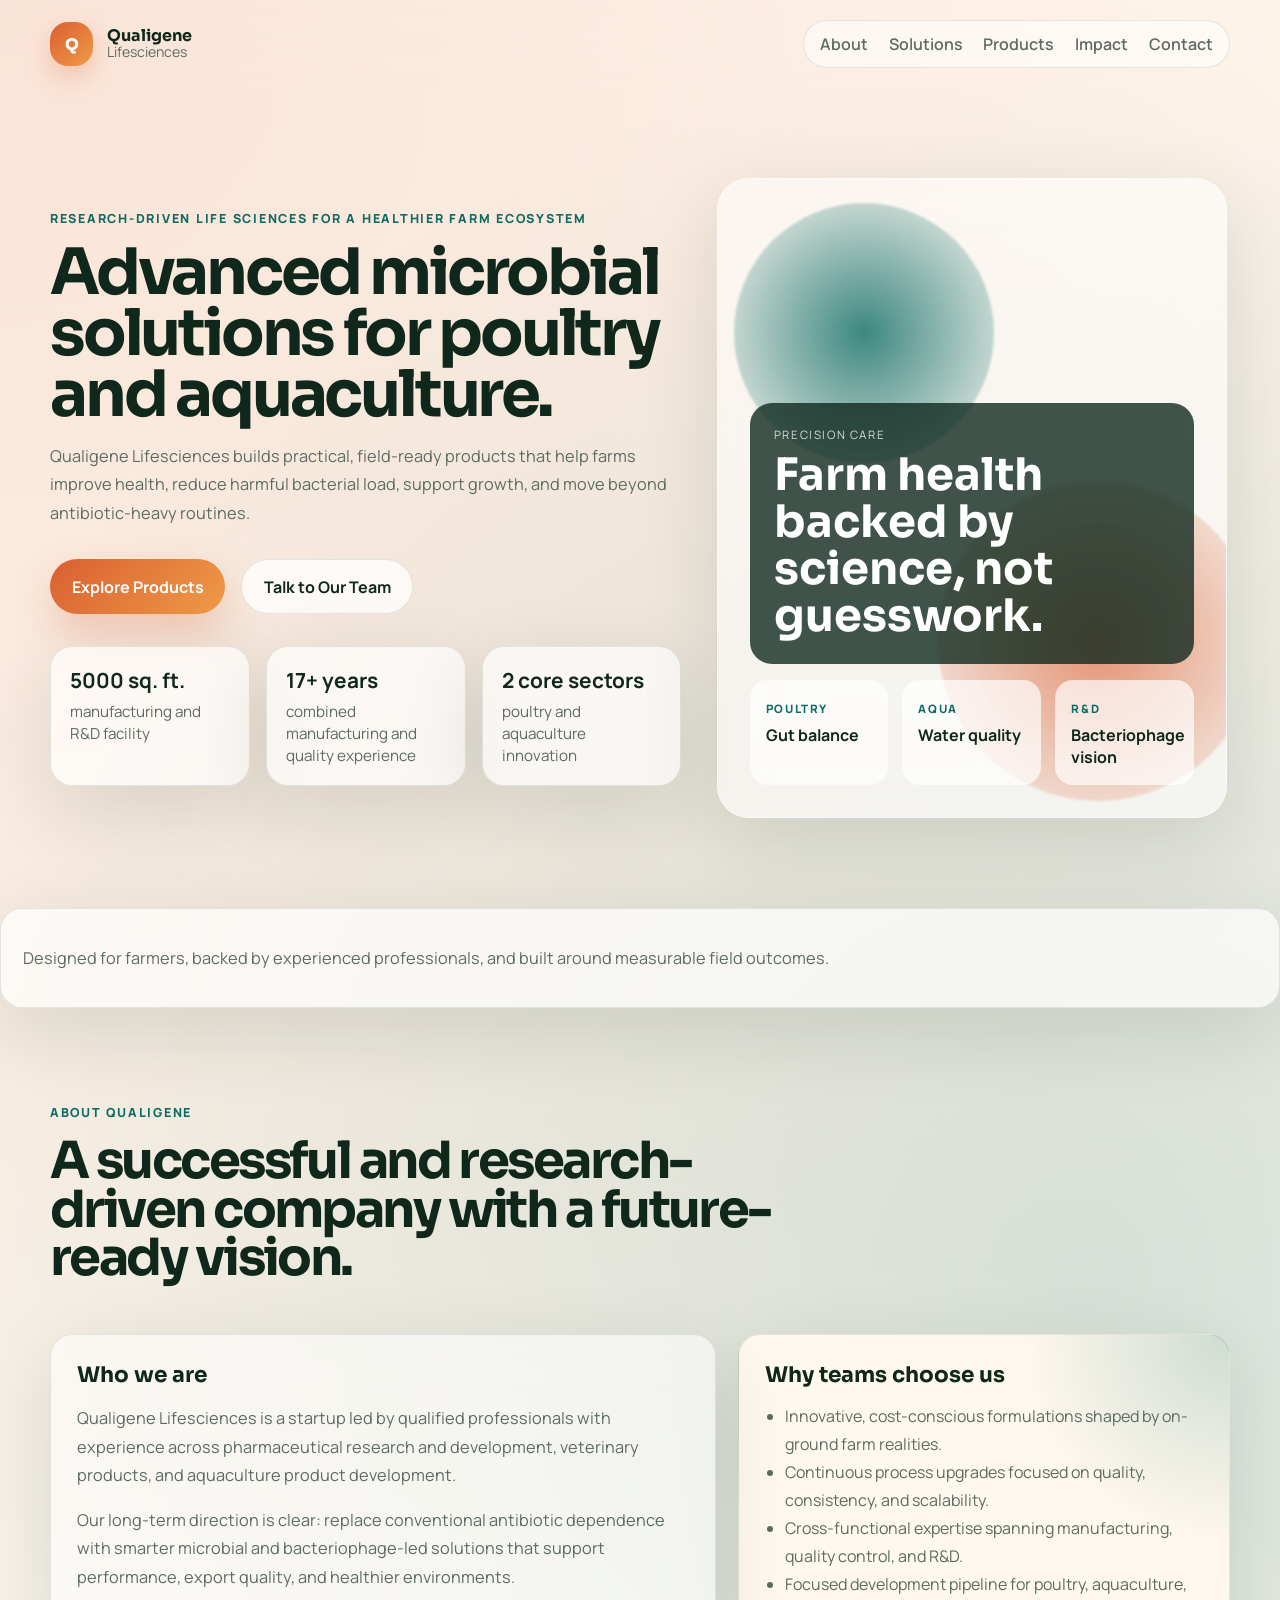
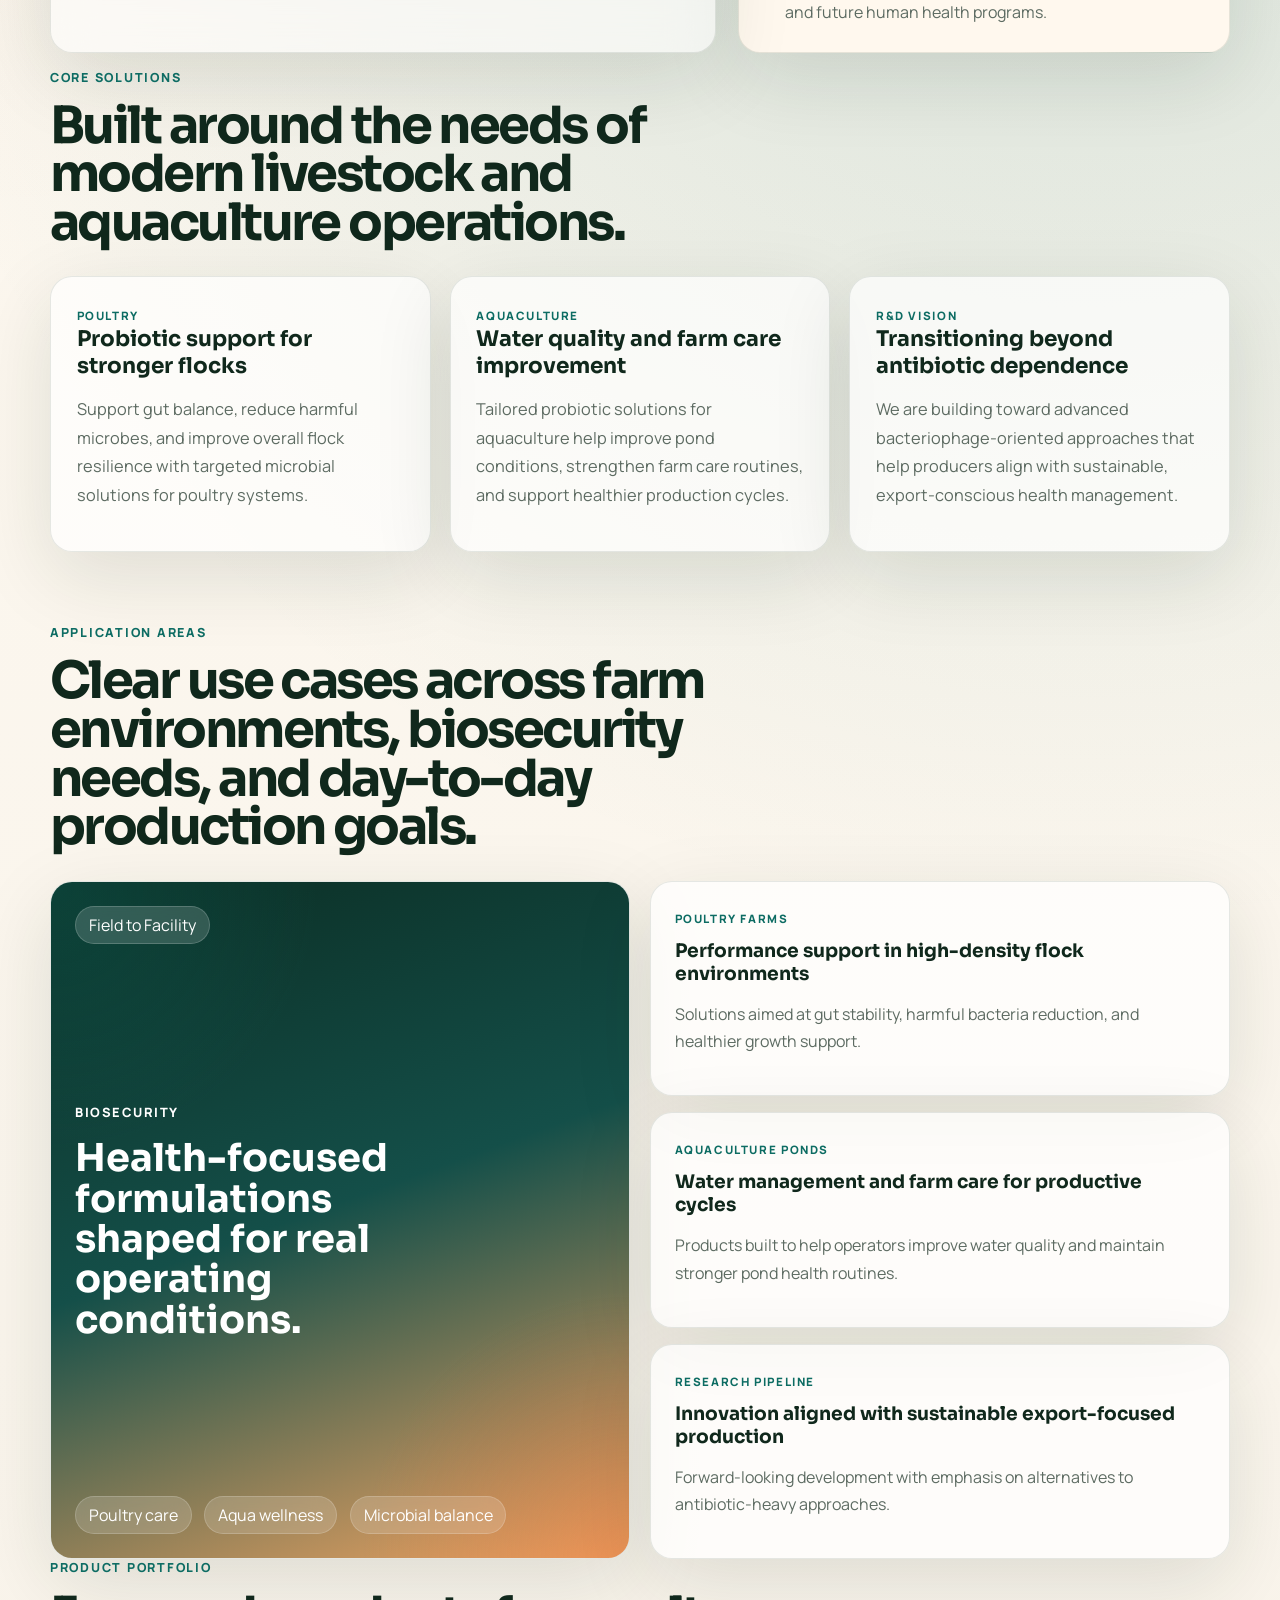
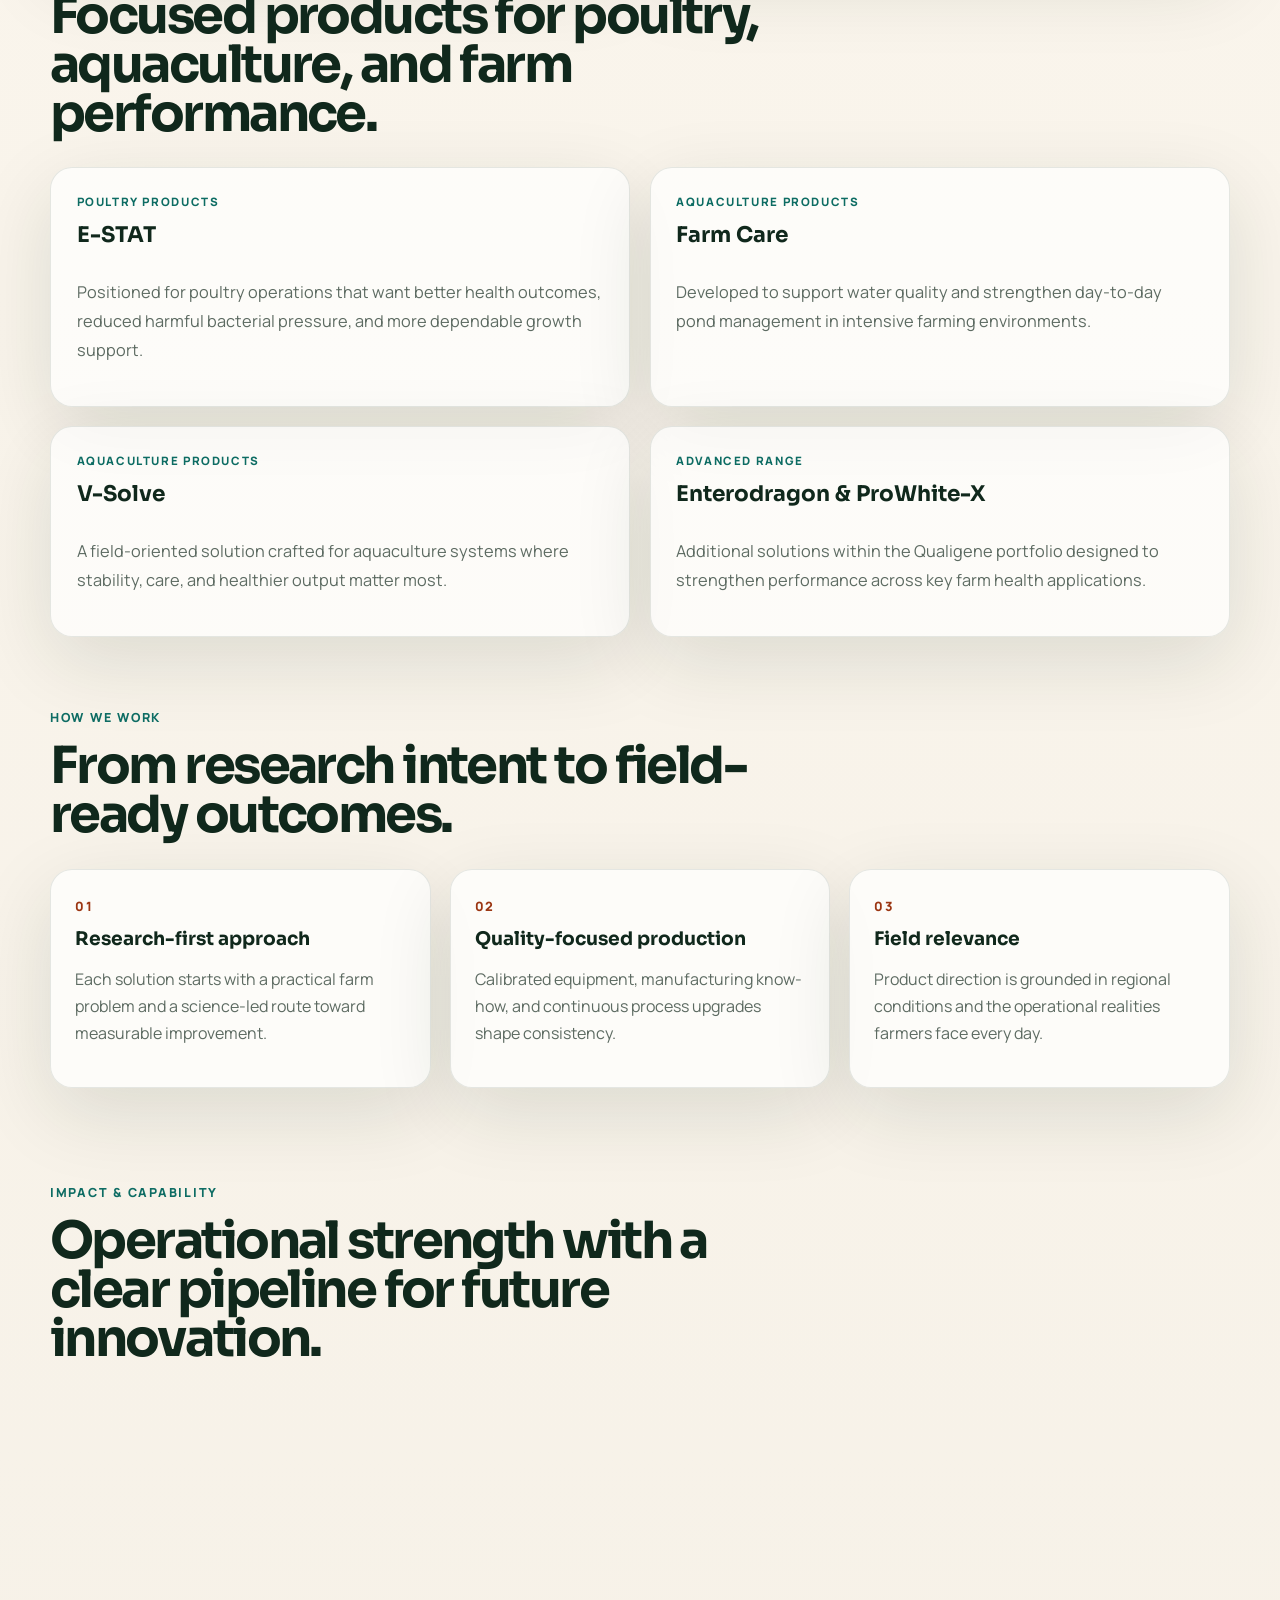
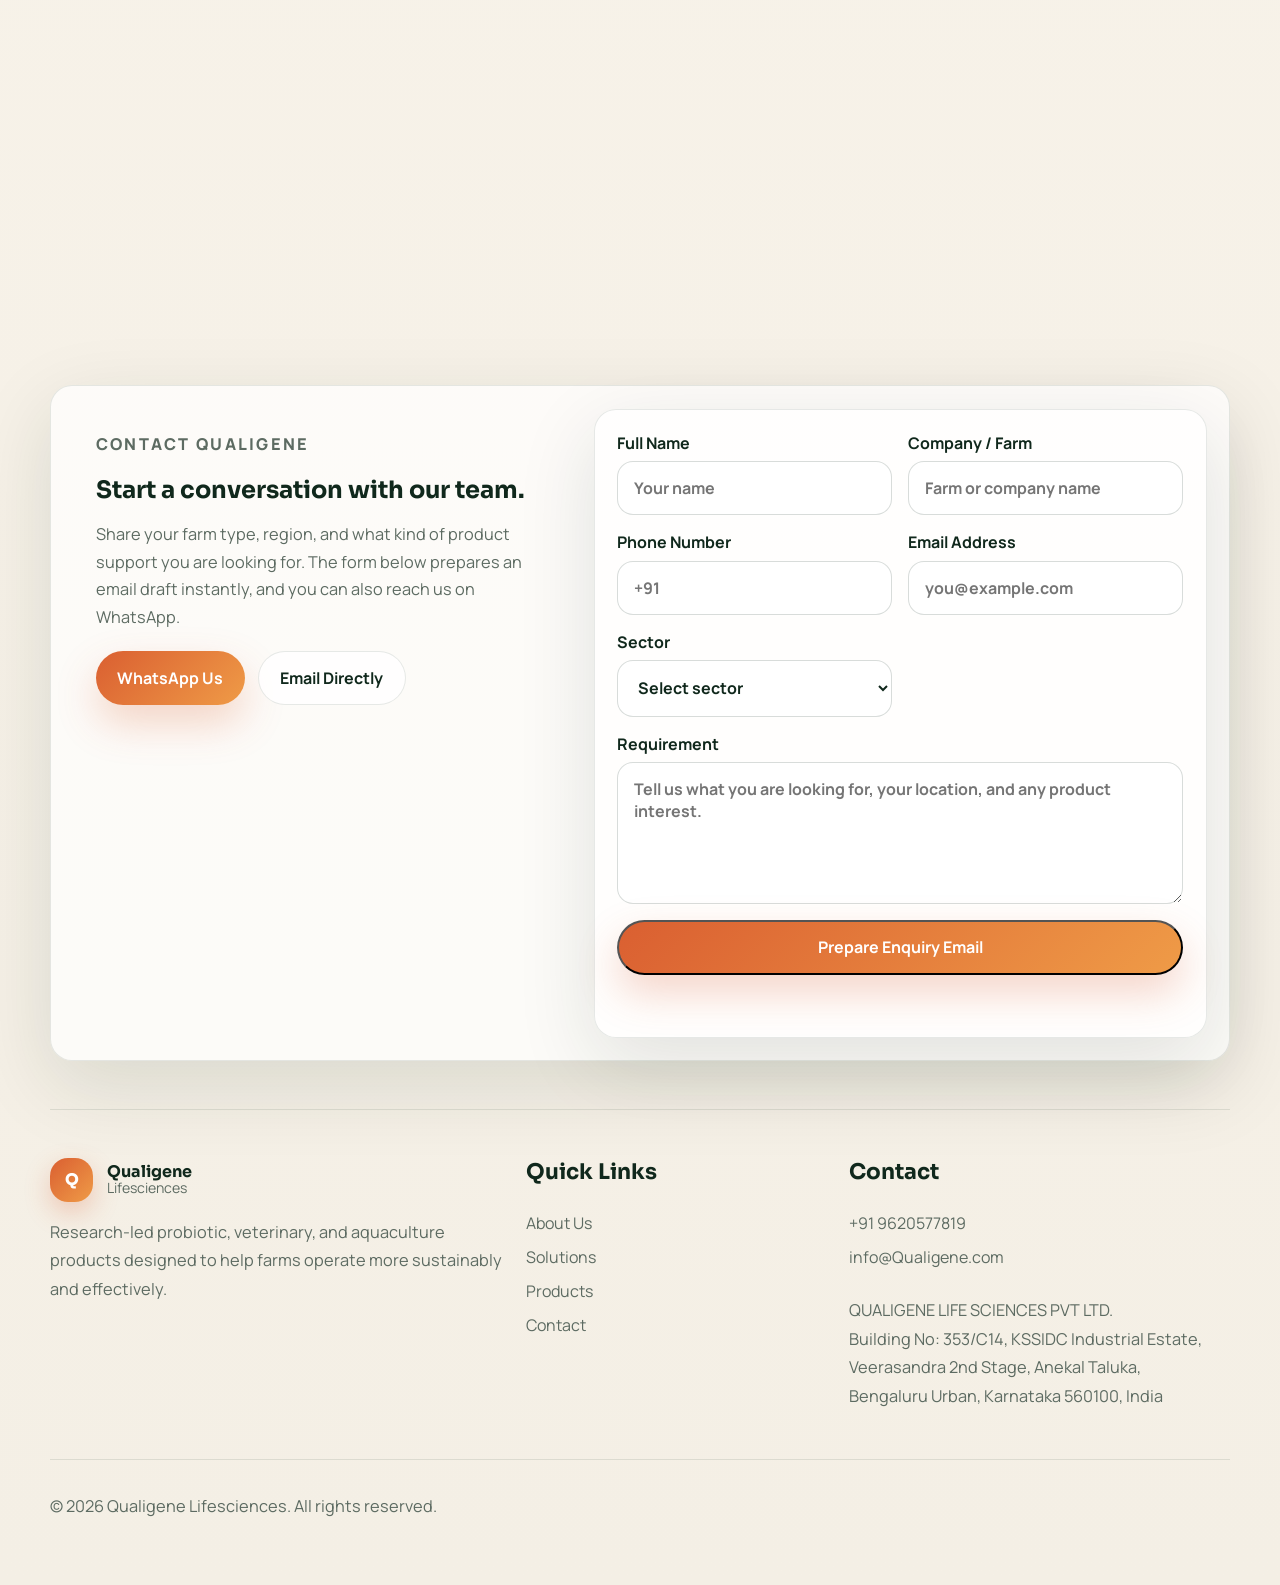
==== index.html @ 8fe36dbe "Publish Qualigene Lifesciences website" ====
<!DOCTYPE html>
<html lang="en">
  <head>
    <meta charset="UTF-8" />
    <meta name="viewport" content="width=device-width, initial-scale=1.0" />
    <title>Qualigene Lifesciences | Research-Driven Poultry & Aquaculture Solutions</title>
    <meta
      name="description"
      content="Qualigene Lifesciences develops research-driven probiotic, veterinary, and aquaculture solutions built to improve flock health, water quality, and sustainable farm performance."
    />
    <link rel="preconnect" href="https://fonts.googleapis.com" />
    <link rel="preconnect" href="https://fonts.gstatic.com" crossorigin />
    <link
      href="https://fonts.googleapis.com/css2?family=Manrope:wght@400;500;600;700;800&family=Sora:wght@400;600;700;800&display=swap"
      rel="stylesheet"
    />
    <link rel="stylesheet" href="./styles.css" />
  </head>
  <body>
    <div class="site-shell">
      <header class="topbar">
        <a class="brand" href="#home" aria-label="Qualigene Lifesciences home">
          <span class="brand-mark">Q</span>
          <span class="brand-copy">
            <strong>Qualigene</strong>
            <span>Lifesciences</span>
          </span>
        </a>

        <button class="menu-toggle" type="button" aria-expanded="false" aria-label="Toggle navigation">
          <span></span>
          <span></span>
        </button>

        <nav class="nav">
          <a href="#about">About</a>
          <a href="#solutions">Solutions</a>
          <a href="#products">Products</a>
          <a href="#impact">Impact</a>
          <a href="#contact">Contact</a>
        </nav>
      </header>

      <main id="home">
        <section class="hero section">
          <div class="hero-copy reveal">
            <p class="eyebrow">Research-driven life sciences for a healthier farm ecosystem</p>
            <h1>Advanced microbial solutions for poultry and aquaculture.</h1>
            <p class="hero-text">
              Qualigene Lifesciences builds practical, field-ready products that help farms improve health,
              reduce harmful bacterial load, support growth, and move beyond antibiotic-heavy routines.
            </p>

            <div class="hero-actions">
              <a class="button button-primary" href="#products">Explore Products</a>
              <a class="button button-secondary" href="#contact">Talk to Our Team</a>
            </div>

            <ul class="hero-metrics" aria-label="Key company strengths">
              <li>
                <strong>5000 sq. ft.</strong>
                <span>manufacturing and R&amp;D facility</span>
              </li>
              <li>
                <strong>17+ years</strong>
                <span>combined manufacturing and quality experience</span>
              </li>
              <li>
                <strong>2 core sectors</strong>
                <span>poultry and aquaculture innovation</span>
              </li>
            </ul>
          </div>

          <div class="hero-visual reveal">
            <div class="orbital-card glass">
              <div class="orbit orbit-one"></div>
              <div class="orbit orbit-two"></div>
              <div class="signal-panel">
                <p>Precision care</p>
                <h2>Farm health backed by science, not guesswork.</h2>
              </div>
              <div class="signal-stats">
                <div>
                  <span>POULTRY</span>
                  <strong>Gut balance</strong>
                </div>
                <div>
                  <span>AQUA</span>
                  <strong>Water quality</strong>
                </div>
                <div>
                  <span>R&amp;D</span>
                  <strong>Bacteriophage vision</strong>
                </div>
              </div>
            </div>
          </div>
        </section>

        <section class="trust-band reveal">
          <p>Designed for farmers, backed by experienced professionals, and built around measurable field outcomes.</p>
        </section>

        <section class="section section-grid" id="about">
          <div class="section-heading reveal">
            <p class="eyebrow">About Qualigene</p>
            <h2>A successful and research-driven company with a future-ready vision.</h2>
          </div>

          <div class="split-card reveal">
            <article class="info-card glass">
              <h3>Who we are</h3>
              <p>
                Qualigene Lifesciences is a startup led by qualified professionals with experience across
                pharmaceutical research and development, veterinary products, and aquaculture product development.
              </p>
              <p>
                Our long-term direction is clear: replace conventional antibiotic dependence with smarter microbial
                and bacteriophage-led solutions that support performance, export quality, and healthier environments.
              </p>
            </article>

            <article class="info-card accent">
              <h3>Why teams choose us</h3>
              <ul class="feature-list">
                <li>Innovative, cost-conscious formulations shaped by on-ground farm realities.</li>
                <li>Continuous process upgrades focused on quality, consistency, and scalability.</li>
                <li>Cross-functional expertise spanning manufacturing, quality control, and R&amp;D.</li>
                <li>Focused development pipeline for poultry, aquaculture, and future human health programs.</li>
              </ul>
            </article>
          </div>
        </section>

        <section class="section" id="solutions">
          <div class="section-heading reveal">
            <p class="eyebrow">Core Solutions</p>
            <h2>Built around the needs of modern livestock and aquaculture operations.</h2>
          </div>

          <div class="cards three-up">
            <article class="solution-card reveal">
              <span class="tag">Poultry</span>
              <h3>Probiotic support for stronger flocks</h3>
              <p>
                Support gut balance, reduce harmful microbes, and improve overall flock resilience with targeted
                microbial solutions for poultry systems.
              </p>
            </article>

            <article class="solution-card reveal">
              <span class="tag">Aquaculture</span>
              <h3>Water quality and farm care improvement</h3>
              <p>
                Tailored probiotic solutions for aquaculture help improve pond conditions, strengthen farm care
                routines, and support healthier production cycles.
              </p>
            </article>

            <article class="solution-card reveal">
              <span class="tag">R&amp;D Vision</span>
              <h3>Transitioning beyond antibiotic dependence</h3>
              <p>
                We are building toward advanced bacteriophage-oriented approaches that help producers align with
                sustainable, export-conscious health management.
              </p>
            </article>
          </div>
        </section>

        <section class="section applications">
          <div class="section-heading reveal">
            <p class="eyebrow">Application Areas</p>
            <h2>Clear use cases across farm environments, biosecurity needs, and day-to-day production goals.</h2>
          </div>

          <div class="application-grid">
            <article class="application-visual reveal">
              <div class="lab-scene">
                <div class="scene-badge">Field to Facility</div>
                <div class="scene-core">
                  <span>Biosecurity</span>
                  <strong>Health-focused formulations shaped for real operating conditions.</strong>
                </div>
                <div class="scene-pills">
                  <span>Poultry care</span>
                  <span>Aqua wellness</span>
                  <span>Microbial balance</span>
                </div>
              </div>
            </article>

            <div class="application-copy">
              <article class="application-card reveal">
                <span class="tag">Poultry Farms</span>
                <h3>Performance support in high-density flock environments</h3>
                <p>Solutions aimed at gut stability, harmful bacteria reduction, and healthier growth support.</p>
              </article>

              <article class="application-card reveal">
                <span class="tag">Aquaculture Ponds</span>
                <h3>Water management and farm care for productive cycles</h3>
                <p>Products built to help operators improve water quality and maintain stronger pond health routines.</p>
              </article>

              <article class="application-card reveal">
                <span class="tag">Research Pipeline</span>
                <h3>Innovation aligned with sustainable export-focused production</h3>
                <p>Forward-looking development with emphasis on alternatives to antibiotic-heavy approaches.</p>
              </article>
            </div>
          </div>
        </section>

        <section class="section" id="products">
          <div class="section-heading reveal">
            <p class="eyebrow">Product Portfolio</p>
            <h2>Focused products for poultry, aquaculture, and farm performance.</h2>
          </div>

          <div class="product-layout">
            <article class="product-panel reveal">
              <div class="product-header">
                <span class="tag">Poultry Products</span>
                <h3>E-STAT</h3>
              </div>
              <p>
                Positioned for poultry operations that want better health outcomes, reduced harmful bacterial
                pressure, and more dependable growth support.
              </p>
            </article>

            <article class="product-panel reveal">
              <div class="product-header">
                <span class="tag">Aquaculture Products</span>
                <h3>Farm Care</h3>
              </div>
              <p>
                Developed to support water quality and strengthen day-to-day pond management in intensive farming
                environments.
              </p>
            </article>

            <article class="product-panel reveal">
              <div class="product-header">
                <span class="tag">Aquaculture Products</span>
                <h3>V-Solve</h3>
              </div>
              <p>
                A field-oriented solution crafted for aquaculture systems where stability, care, and healthier output
                matter most.
              </p>
            </article>

            <article class="product-panel reveal">
              <div class="product-header">
                <span class="tag">Advanced Range</span>
                <h3>Enterodragon &amp; ProWhite-X</h3>
              </div>
              <p>
                Additional solutions within the Qualigene portfolio designed to strengthen performance across key farm
                health applications.
              </p>
            </article>
          </div>
        </section>

        <section class="section timeline">
          <div class="section-heading reveal">
            <p class="eyebrow">How We Work</p>
            <h2>From research intent to field-ready outcomes.</h2>
          </div>

          <div class="timeline-grid">
            <article class="timeline-step reveal">
              <span>01</span>
              <h3>Research-first approach</h3>
              <p>Each solution starts with a practical farm problem and a science-led route toward measurable improvement.</p>
            </article>

            <article class="timeline-step reveal">
              <span>02</span>
              <h3>Quality-focused production</h3>
              <p>Calibrated equipment, manufacturing know-how, and continuous process upgrades shape consistency.</p>
            </article>

            <article class="timeline-step reveal">
              <span>03</span>
              <h3>Field relevance</h3>
              <p>Product direction is grounded in regional conditions and the operational realities farmers face every day.</p>
            </article>
          </div>
        </section>

        <section class="section section-grid" id="impact">
          <div class="section-heading reveal">
            <p class="eyebrow">Impact &amp; Capability</p>
            <h2>Operational strength with a clear pipeline for future innovation.</h2>
          </div>

          <div class="impact-grid">
            <article class="impact-card reveal">
              <h3>Manufacturing foundation</h3>
              <p>
                Advanced and calibrated equipment supports quality-focused production in a dedicated 5000 sq. ft.
                facility.
              </p>
            </article>

            <article class="impact-card reveal">
              <h3>Regional relevance</h3>
              <p>
                Our solutions are already positioned for producers across Andhra Pradesh, Tamil Nadu, Goa, and Odisha.
              </p>
            </article>

            <article class="impact-card reveal">
              <h3>Scientific momentum</h3>
              <p>
                Active research efforts extend from livestock and aquaculture into future health-focused innovation
                programs.
              </p>
            </article>
          </div>
        </section>

        <section class="section cta reveal">
          <div>
            <p class="eyebrow">Partner With Qualigene</p>
            <h2>Looking for dependable, science-led farm health solutions?</h2>
          </div>
          <a class="button button-primary" href="#contact">Request a Consultation</a>
        </section>
      </main>

      <footer class="footer section" id="contact">
        <section class="contact-panel reveal">
          <div class="contact-copy">
            <p class="eyebrow">Contact Qualigene</p>
            <h2>Start a conversation with our team.</h2>
            <p>
              Share your farm type, region, and what kind of product support you are looking for. The form below
              prepares an email draft instantly, and you can also reach us on WhatsApp.
            </p>
            <div class="contact-links">
              <a class="button button-primary" href="https://wa.me/919620577819" target="_blank" rel="noreferrer">WhatsApp Us</a>
              <a class="button button-secondary" href="mailto:info@Qualigene.com">Email Directly</a>
            </div>
          </div>

          <form class="contact-form" id="contactForm">
            <label>
              Full Name
              <input type="text" name="name" placeholder="Your name" required />
            </label>
            <label>
              Company / Farm
              <input type="text" name="company" placeholder="Farm or company name" required />
            </label>
            <label>
              Phone Number
              <input type="tel" name="phone" placeholder="+91" required />
            </label>
            <label>
              Email Address
              <input type="email" name="email" placeholder="you@example.com" required />
            </label>
            <label>
              Sector
              <select name="sector" required>
                <option value="">Select sector</option>
                <option value="Poultry">Poultry</option>
                <option value="Aquaculture">Aquaculture</option>
                <option value="Veterinary">Veterinary</option>
                <option value="Research Partnership">Research Partnership</option>
              </select>
            </label>
            <label>
              Requirement
              <textarea
                name="message"
                rows="5"
                placeholder="Tell us what you are looking for, your location, and any product interest."
                required
              ></textarea>
            </label>
            <button class="button button-primary" type="submit">Prepare Enquiry Email</button>
            <p class="form-note" id="formStatus" aria-live="polite"></p>
          </form>
        </section>

        <div class="footer-grid">
          <div class="footer-brand reveal">
            <a class="brand" href="#home">
              <span class="brand-mark">Q</span>
              <span class="brand-copy">
                <strong>Qualigene</strong>
                <span>Lifesciences</span>
              </span>
            </a>
            <p>
              Research-led probiotic, veterinary, and aquaculture products designed to help farms operate more
              sustainably and effectively.
            </p>
          </div>

          <div class="footer-column reveal">
            <h3>Quick Links</h3>
            <a href="#about">About Us</a>
            <a href="#solutions">Solutions</a>
            <a href="#products">Products</a>
            <a href="#contact">Contact</a>
          </div>

          <div class="footer-column reveal">
            <h3>Contact</h3>
            <a href="tel:+919620577819">+91 9620577819</a>
            <a href="mailto:info@Qualigene.com">info@Qualigene.com</a>
            <p>
              QUALIGENE LIFE SCIENCES PVT LTD.<br />
              Building No: 353/C14, KSSIDC Industrial Estate,<br />
              Veerasandra 2nd Stage, Anekal Taluka,<br />
              Bengaluru Urban, Karnataka 560100, India
            </p>
          </div>
        </div>

        <div class="footer-meta reveal">
          <p>&copy; <span id="year"></span> Qualigene Lifesciences. All rights reserved.</p>
        </div>
      </footer>
    </div>

    <script src="./script.js"></script>
  </body>
</html>
---- styles.css ----
:root {
  --bg: #f4efe5;
  --surface: rgba(255, 255, 255, 0.7);
  --surface-strong: #fff8ee;
  --text: #10281c;
  --muted: #5d6b62;
  --line: rgba(16, 40, 28, 0.1);
  --accent: #da5f31;
  --accent-deep: #9b3613;
  --secondary: #0d6c63;
  --secondary-soft: #d8f1ed;
  --shadow: 0 24px 80px rgba(16, 40, 28, 0.12);
  --radius-lg: 32px;
  --radius-md: 22px;
  --radius-sm: 14px;
  --container: min(1180px, calc(100vw - 2rem));
}

* {
  box-sizing: border-box;
}

html {
  scroll-behavior: smooth;
}

body {
  margin: 0;
  font-family: "Manrope", sans-serif;
  color: var(--text);
  background:
    radial-gradient(circle at top left, rgba(218, 95, 49, 0.14), transparent 28%),
    radial-gradient(circle at 85% 20%, rgba(13, 108, 99, 0.16), transparent 24%),
    linear-gradient(180deg, #fffaf2 0%, var(--bg) 100%);
}

a {
  color: inherit;
  text-decoration: none;
}

button {
  font: inherit;
}

.site-shell {
  position: relative;
  overflow: hidden;
}

.section {
  width: var(--container);
  margin: 0 auto;
}

.topbar {
  width: var(--container);
  margin: 0 auto;
  padding: 1.25rem 0;
  display: flex;
  align-items: center;
  justify-content: space-between;
  gap: 1rem;
  position: sticky;
  top: 0;
  z-index: 50;
  backdrop-filter: blur(18px);
}

.brand {
  display: inline-flex;
  align-items: center;
  gap: 0.85rem;
}

.brand-mark {
  width: 2.7rem;
  height: 2.7rem;
  display: grid;
  place-items: center;
  border-radius: 18px;
  background: linear-gradient(135deg, var(--accent) 0%, #ef9b47 100%);
  color: white;
  font-family: "Sora", sans-serif;
  font-weight: 800;
  box-shadow: 0 10px 26px rgba(218, 95, 49, 0.28);
}

.brand-copy {
  display: flex;
  flex-direction: column;
  line-height: 1.05;
}

.brand-copy strong {
  font-family: "Sora", sans-serif;
  font-size: 1rem;
}

.brand-copy span {
  color: var(--muted);
  font-size: 0.88rem;
}

.nav {
  display: flex;
  align-items: center;
  gap: 1.3rem;
  padding: 0.75rem 1rem;
  border: 1px solid var(--line);
  border-radius: 999px;
  background: rgba(255, 255, 255, 0.55);
}

.nav a {
  color: var(--muted);
  font-weight: 600;
}

.nav a:hover,
.nav a:focus-visible {
  color: var(--text);
}

.menu-toggle {
  display: none;
  width: 3rem;
  height: 3rem;
  border: 1px solid var(--line);
  border-radius: 18px;
  background: rgba(255, 255, 255, 0.75);
}

.menu-toggle span {
  display: block;
  width: 1.2rem;
  height: 2px;
  margin: 0.28rem auto;
  background: var(--text);
}

.hero {
  display: grid;
  grid-template-columns: 1.1fr 0.9fr;
  gap: 2rem;
  align-items: center;
  min-height: calc(100vh - 6rem);
  padding: 4rem 0 3rem;
}

.eyebrow {
  margin: 0 0 1rem;
  text-transform: uppercase;
  letter-spacing: 0.14em;
  font-size: 0.78rem;
  font-weight: 800;
  color: var(--secondary);
}

.hero h1,
.section-heading h2,
.cta h2 {
  margin: 0;
  font-family: "Sora", sans-serif;
  font-size: clamp(2.8rem, 5vw, 5.2rem);
  line-height: 0.95;
  letter-spacing: -0.05em;
}

.hero-text,
.info-card p,
.solution-card p,
.product-panel p,
.impact-card p,
.footer p,
.trust-band p {
  color: var(--muted);
  line-height: 1.75;
  font-size: 1.02rem;
}

.hero-actions {
  display: flex;
  flex-wrap: wrap;
  gap: 1rem;
  margin: 2rem 0;
}

.button {
  display: inline-flex;
  align-items: center;
  justify-content: center;
  min-height: 3.4rem;
  padding: 0 1.35rem;
  border-radius: 999px;
  font-weight: 700;
  transition: transform 180ms ease, box-shadow 180ms ease, background 180ms ease;
}

.button:hover,
.button:focus-visible {
  transform: translateY(-2px);
}

.button-primary {
  background: linear-gradient(135deg, var(--accent) 0%, #ef9b47 100%);
  color: white;
  box-shadow: 0 18px 40px rgba(218, 95, 49, 0.26);
}

.button-secondary {
  background: rgba(255, 255, 255, 0.75);
  border: 1px solid var(--line);
}

.hero-metrics {
  list-style: none;
  padding: 0;
  margin: 2rem 0 0;
  display: grid;
  grid-template-columns: repeat(3, minmax(0, 1fr));
  gap: 1rem;
}

.hero-metrics li,
.solution-card,
.product-panel,
.impact-card,
.info-card,
.cta,
.trust-band {
  border: 1px solid var(--line);
  border-radius: var(--radius-md);
  background: rgba(255, 255, 255, 0.68);
  box-shadow: var(--shadow);
}

.hero-metrics li {
  padding: 1.2rem;
}

.hero-metrics strong {
  display: block;
  font-size: 1.3rem;
  margin-bottom: 0.35rem;
}

.hero-metrics span {
  color: var(--muted);
  font-size: 0.95rem;
}

.hero-visual {
  display: flex;
  justify-content: center;
}

.glass {
  background: rgba(255, 255, 255, 0.55);
  backdrop-filter: blur(22px);
}

.orbital-card {
  position: relative;
  width: min(100%, 510px);
  min-height: 560px;
  padding: 2rem;
  border: 1px solid rgba(255, 255, 255, 0.55);
  border-radius: var(--radius-lg);
  overflow: hidden;
  box-shadow: var(--shadow);
}

.orbit {
  position: absolute;
  border-radius: 999px;
  filter: blur(1px);
}

.orbit-one {
  inset: 1.5rem auto auto 1rem;
  width: 260px;
  height: 260px;
  background: radial-gradient(circle, rgba(13, 108, 99, 0.8), rgba(13, 108, 99, 0));
}

.orbit-two {
  inset: auto -2rem 1rem auto;
  width: 320px;
  height: 320px;
  background: radial-gradient(circle, rgba(218, 95, 49, 0.65), rgba(218, 95, 49, 0));
}

.signal-panel,
.signal-stats {
  position: relative;
  z-index: 2;
}

.signal-panel {
  margin-top: 12rem;
  padding: 1.5rem;
  border-radius: var(--radius-md);
  background: rgba(11, 38, 27, 0.78);
  color: white;
}

.signal-panel p {
  margin: 0 0 0.6rem;
  text-transform: uppercase;
  letter-spacing: 0.14em;
  font-size: 0.72rem;
  opacity: 0.8;
}

.signal-panel h2 {
  margin: 0;
  font-family: "Sora", sans-serif;
  font-size: clamp(1.8rem, 4vw, 2.8rem);
  line-height: 1.05;
}

.signal-stats {
  display: grid;
  grid-template-columns: repeat(3, minmax(0, 1fr));
  gap: 0.9rem;
  margin-top: 1rem;
}

.signal-stats div {
  padding: 1rem;
  border-radius: 18px;
  background: rgba(255, 255, 255, 0.68);
}

.signal-stats span,
.tag {
  display: inline-flex;
  align-items: center;
  gap: 0.35rem;
  text-transform: uppercase;
  letter-spacing: 0.14em;
  font-size: 0.72rem;
  font-weight: 800;
  color: var(--secondary);
}

.signal-stats strong {
  display: block;
  margin-top: 0.35rem;
  font-size: 1rem;
  line-height: 1.4;
}

.trust-band {
  margin-top: 1rem;
  padding: 1.15rem 1.4rem;
}

.section-grid,
.split-card {
  display: grid;
  gap: 1.4rem;
}

.section-grid {
  padding: 6rem 0 1rem;
}

.section-heading {
  max-width: 760px;
  margin-bottom: 1.8rem;
}

.section-heading h2 {
  font-size: clamp(2rem, 4vw, 3.6rem);
}

.split-card {
  grid-template-columns: 1.15fr 0.85fr;
}

.info-card,
.solution-card,
.product-panel,
.impact-card {
  padding: 1.6rem;
}

.info-card h3,
.solution-card h3,
.product-panel h3,
.impact-card h3,
.footer-column h3 {
  margin: 0 0 0.9rem;
  font-family: "Sora", sans-serif;
  font-size: 1.35rem;
}

.info-card.accent {
  background:
    radial-gradient(circle at top right, rgba(13, 108, 99, 0.2), transparent 36%),
    var(--surface-strong);
}

.feature-list {
  margin: 0;
  padding-left: 1.25rem;
  color: var(--muted);
  line-height: 1.75;
}

.cards.three-up,
.impact-grid,
.footer-grid,
.timeline-grid {
  display: grid;
  gap: 1.2rem;
}

.cards.three-up {
  grid-template-columns: repeat(3, minmax(0, 1fr));
}

.solution-card {
  min-height: 100%;
}

.product-layout {
  display: grid;
  grid-template-columns: repeat(2, minmax(0, 1fr));
  gap: 1.2rem;
}

.applications,
.timeline {
  padding-top: 4.5rem;
}

.application-grid {
  display: grid;
  grid-template-columns: 1fr 1fr;
  gap: 1.2rem;
  align-items: stretch;
}

.application-copy {
  display: grid;
  gap: 1rem;
}

.application-card,
.timeline-step,
.contact-panel,
.contact-form,
.application-visual {
  border: 1px solid var(--line);
  border-radius: var(--radius-md);
  background: rgba(255, 255, 255, 0.72);
  box-shadow: var(--shadow);
}

.application-card,
.timeline-step {
  padding: 1.5rem;
}

.application-card h3,
.timeline-step h3,
.contact-copy h2 {
  margin: 0.7rem 0 0.8rem;
  font-family: "Sora", sans-serif;
}

.application-card p,
.timeline-step p,
.contact-copy p,
.form-note {
  color: var(--muted);
  line-height: 1.7;
}

.application-visual {
  overflow: hidden;
  min-height: 100%;
}

.lab-scene {
  min-height: 100%;
  padding: 1.5rem;
  display: flex;
  flex-direction: column;
  justify-content: space-between;
  background:
    radial-gradient(circle at top left, rgba(13, 108, 99, 0.32), transparent 30%),
    radial-gradient(circle at bottom right, rgba(218, 95, 49, 0.28), transparent 30%),
    linear-gradient(160deg, #0b2d23 0%, #144f49 48%, #f3a663 100%);
  color: white;
}

.scene-badge,
.scene-pills span {
  width: fit-content;
  padding: 0.45rem 0.8rem;
  border-radius: 999px;
  background: rgba(255, 255, 255, 0.16);
  border: 1px solid rgba(255, 255, 255, 0.18);
  backdrop-filter: blur(12px);
}

.scene-core {
  max-width: 24rem;
}

.scene-core span,
.timeline-step span {
  font-size: 0.8rem;
  font-weight: 800;
  letter-spacing: 0.12em;
  text-transform: uppercase;
}

.scene-core strong {
  display: block;
  margin-top: 1rem;
  font-family: "Sora", sans-serif;
  font-size: clamp(2rem, 3vw, 3rem);
  line-height: 1.05;
}

.scene-pills {
  display: flex;
  flex-wrap: wrap;
  gap: 0.8rem;
}

.timeline-grid {
  grid-template-columns: repeat(3, minmax(0, 1fr));
}

.timeline-step span {
  color: var(--accent-deep);
}

.product-header {
  display: flex;
  flex-direction: column;
  gap: 0.75rem;
}

.impact-grid {
  grid-template-columns: repeat(3, minmax(0, 1fr));
}

.cta {
  margin-top: 5rem;
  margin-bottom: 5rem;
  padding: 2rem;
  display: flex;
  align-items: center;
  justify-content: space-between;
  gap: 1.5rem;
  background:
    linear-gradient(135deg, rgba(218, 95, 49, 0.12), rgba(13, 108, 99, 0.12)),
    rgba(255, 255, 255, 0.8);
}

.cta h2 {
  font-size: clamp(2rem, 4vw, 3.4rem);
}

.footer {
  padding: 0 0 3rem;
}

.contact-panel {
  margin-bottom: 3rem;
  padding: 1.4rem;
  display: grid;
  grid-template-columns: 0.9fr 1.1fr;
  gap: 1.2rem;
}

.contact-copy,
.contact-form {
  padding: 1.4rem;
}

.contact-links {
  display: flex;
  flex-wrap: wrap;
  gap: 0.8rem;
  margin-top: 1.2rem;
}

.contact-form {
  display: grid;
  grid-template-columns: repeat(2, minmax(0, 1fr));
  gap: 1rem;
}

.contact-form label {
  display: grid;
  gap: 0.45rem;
  color: var(--text);
  font-weight: 700;
}

.contact-form label:last-of-type,
.contact-form button,
.form-note {
  grid-column: 1 / -1;
}

.contact-form input,
.contact-form select,
.contact-form textarea {
  width: 100%;
  border: 1px solid rgba(16, 40, 28, 0.16);
  border-radius: 16px;
  background: rgba(255, 255, 255, 0.92);
  padding: 0.95rem 1rem;
  color: var(--text);
  font: inherit;
}

.contact-form input:focus,
.contact-form select:focus,
.contact-form textarea:focus {
  outline: 2px solid rgba(13, 108, 99, 0.22);
  border-color: var(--secondary);
}

.form-note {
  min-height: 1.5rem;
  margin: 0;
}

.footer-grid {
  grid-template-columns: 1.2fr 0.8fr 1fr;
  padding-top: 1rem;
  border-top: 1px solid var(--line);
}

.footer-column,
.footer-brand {
  padding-top: 2rem;
}

.footer-column {
  display: flex;
  flex-direction: column;
  gap: 0.75rem;
}

.footer-column a {
  color: var(--muted);
}

.footer-meta {
  margin-top: 2rem;
  padding-top: 1rem;
  border-top: 1px solid var(--line);
}

.reveal {
  opacity: 0;
  transform: translateY(24px);
  transition: opacity 700ms ease, transform 700ms ease;
}

.reveal.is-visible {
  opacity: 1;
  transform: translateY(0);
}

@media (max-width: 1024px) {
  .hero,
  .split-card,
  .cards.three-up,
  .product-layout,
  .impact-grid,
  .application-grid,
  .contact-panel,
  .contact-form,
  .footer-grid,
  .cta {
    grid-template-columns: 1fr;
  }

  .hero {
    min-height: auto;
    padding-top: 2rem;
  }

  .cta {
    display: grid;
  }
}

@media (max-width: 760px) {
  .topbar {
    padding-top: 1rem;
    align-items: flex-start;
  }

  .menu-toggle {
    display: block;
  }

  .nav {
    position: absolute;
    top: calc(100% + 0.5rem);
    right: 0;
    left: 0;
    margin: 0 auto;
    width: var(--container);
    display: none;
    flex-direction: column;
    align-items: flex-start;
    border-radius: 28px;
    padding: 1rem;
    box-shadow: var(--shadow);
  }

  .nav.is-open {
    display: flex;
  }

  .hero h1,
  .section-heading h2,
  .cta h2 {
    line-height: 1.02;
  }

  .hero-metrics,
  .signal-stats {
    grid-template-columns: 1fr;
  }

  .timeline-grid {
    grid-template-columns: 1fr;
  }

  .orbital-card {
    min-height: 480px;
  }

  .signal-panel {
    margin-top: 10rem;
  }

  .section-grid {
    padding-top: 4.5rem;
  }
}
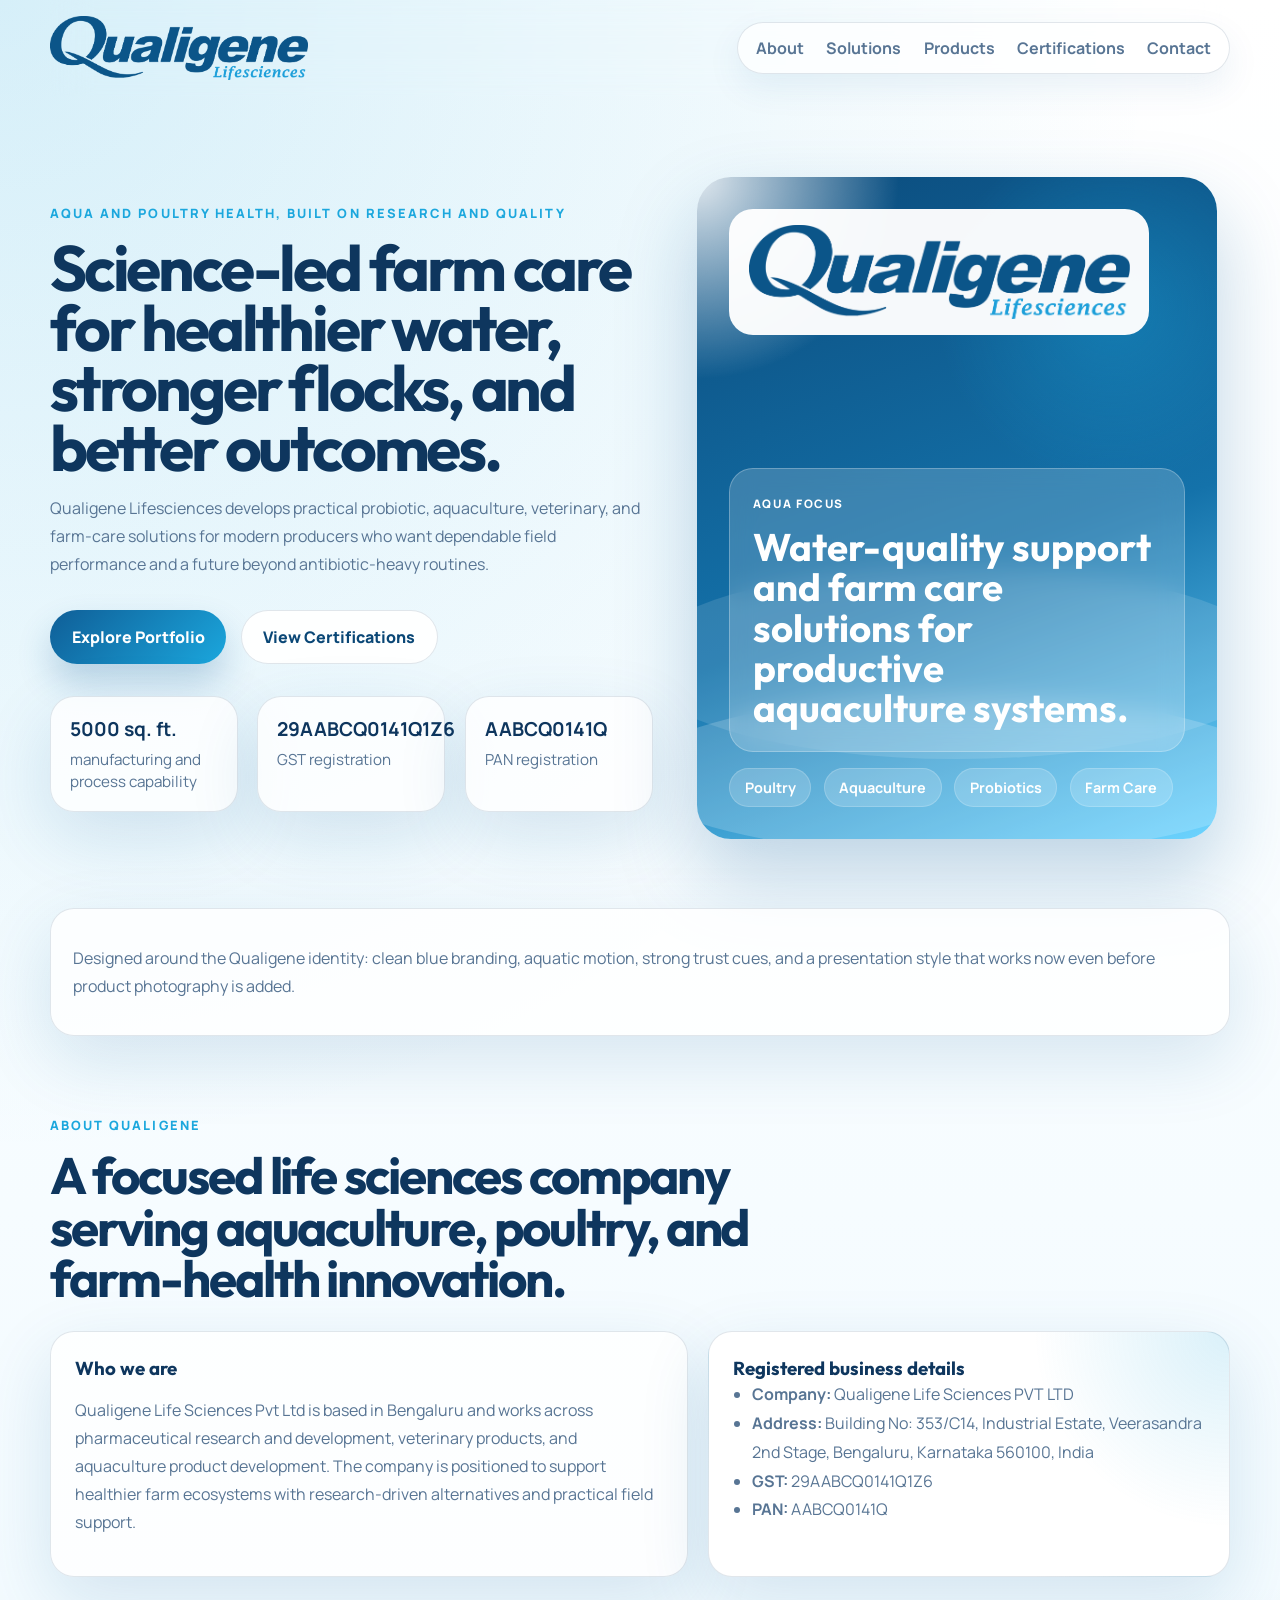
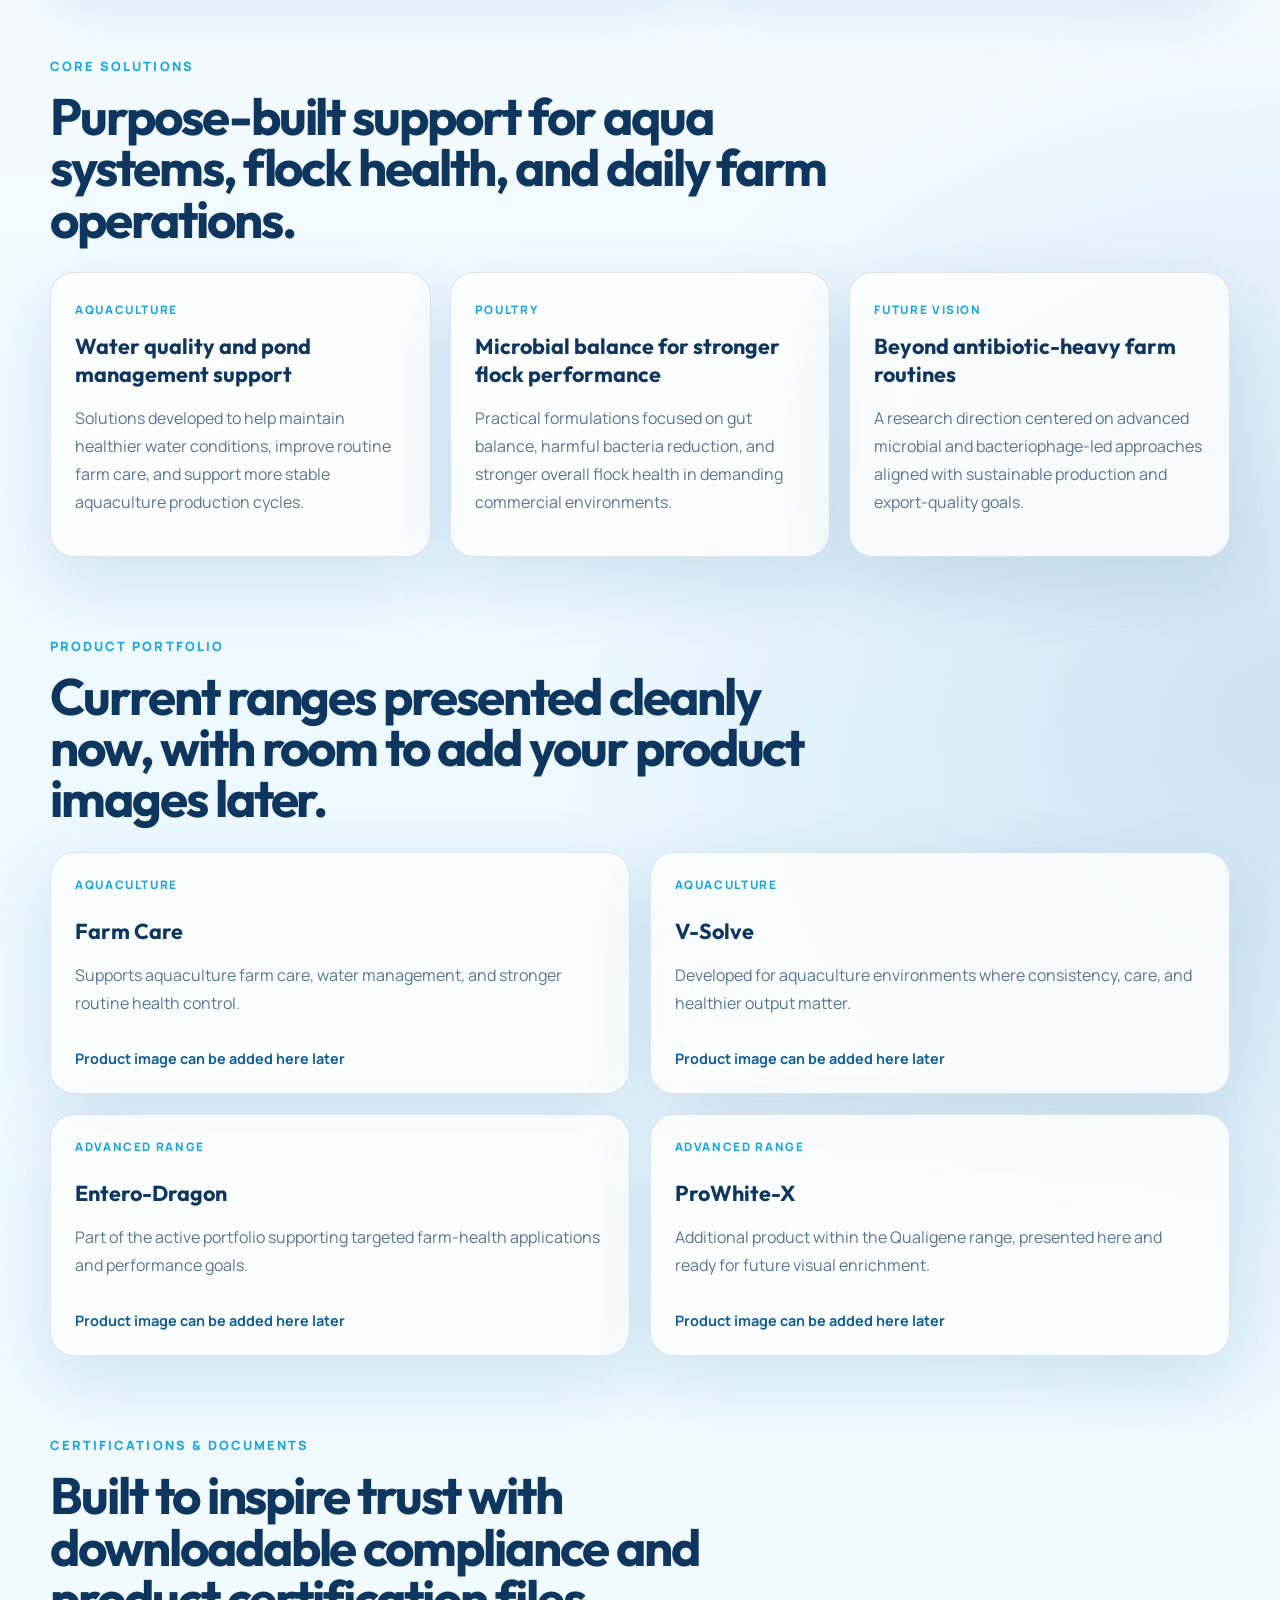
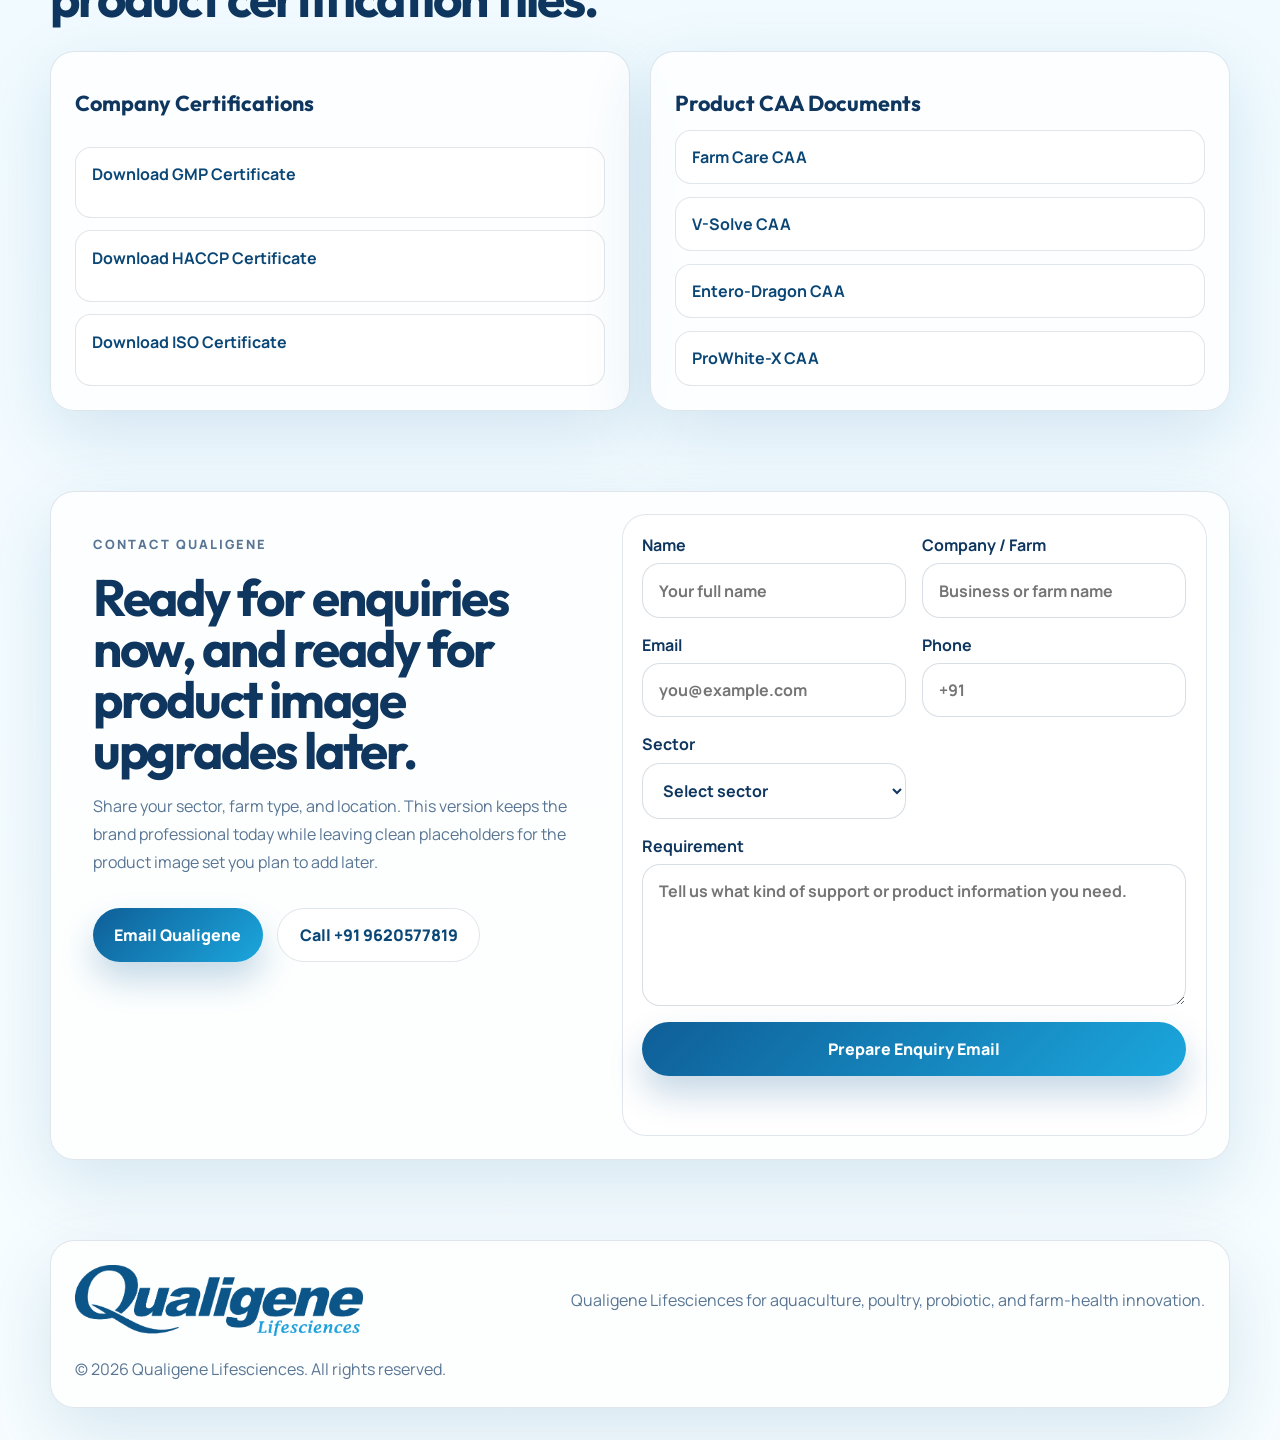
==== commit 655aeb18: "Refresh Qualigene branding and certification site" ====
--- a/index.html
+++ b/index.html
@@ -3,28 +3,24 @@
   <head>
     <meta charset="UTF-8" />
     <meta name="viewport" content="width=device-width, initial-scale=1.0" />
-    <title>Qualigene Lifesciences | Research-Driven Poultry & Aquaculture Solutions</title>
+    <title>Qualigene Lifesciences | Aqua & Poultry Health Solutions</title>
     <meta
       name="description"
-      content="Qualigene Lifesciences develops research-driven probiotic, veterinary, and aquaculture solutions built to improve flock health, water quality, and sustainable farm performance."
+      content="Qualigene Lifesciences develops research-driven aqua, poultry, probiotic, and veterinary solutions backed by manufacturing capability and quality certifications."
     />
     <link rel="preconnect" href="https://fonts.googleapis.com" />
     <link rel="preconnect" href="https://fonts.gstatic.com" crossorigin />
     <link
-      href="https://fonts.googleapis.com/css2?family=Manrope:wght@400;500;600;700;800&family=Sora:wght@400;600;700;800&display=swap"
+      href="https://fonts.googleapis.com/css2?family=Manrope:wght@400;500;600;700;800&family=Outfit:wght@500;600;700;800&display=swap"
       rel="stylesheet"
     />
     <link rel="stylesheet" href="./styles.css" />
   </head>
   <body>
-    <div class="site-shell">
+    <div class="page">
       <header class="topbar">
         <a class="brand" href="#home" aria-label="Qualigene Lifesciences home">
-          <span class="brand-mark">Q</span>
-          <span class="brand-copy">
-            <strong>Qualigene</strong>
-            <span>Lifesciences</span>
-          </span>
+          <img src="./assets/qualigene-logo.png" alt="Qualigene Lifesciences" />
         </a>
 
         <button class="menu-toggle" type="button" aria-expanded="false" aria-label="Toggle navigation">
@@ -36,399 +32,258 @@
           <a href="#about">About</a>
           <a href="#solutions">Solutions</a>
           <a href="#products">Products</a>
-          <a href="#impact">Impact</a>
+          <a href="#certifications">Certifications</a>
           <a href="#contact">Contact</a>
         </nav>
       </header>
 
       <main id="home">
-        <section class="hero section">
+        <section class="hero shell">
           <div class="hero-copy reveal">
-            <p class="eyebrow">Research-driven life sciences for a healthier farm ecosystem</p>
-            <h1>Advanced microbial solutions for poultry and aquaculture.</h1>
-            <p class="hero-text">
-              Qualigene Lifesciences builds practical, field-ready products that help farms improve health,
-              reduce harmful bacterial load, support growth, and move beyond antibiotic-heavy routines.
+            <p class="eyebrow">Aqua and poultry health, built on research and quality</p>
+            <h1>Science-led farm care for healthier water, stronger flocks, and better outcomes.</h1>
+            <p class="lead">
+              Qualigene Lifesciences develops practical probiotic, aquaculture, veterinary, and farm-care solutions
+              for modern producers who want dependable field performance and a future beyond antibiotic-heavy routines.
             </p>
 
             <div class="hero-actions">
-              <a class="button button-primary" href="#products">Explore Products</a>
-              <a class="button button-secondary" href="#contact">Talk to Our Team</a>
-            </div>
-
-            <ul class="hero-metrics" aria-label="Key company strengths">
-              <li>
+              <a class="button button-primary" href="#products">Explore Portfolio</a>
+              <a class="button button-secondary" href="#certifications">View Certifications</a>
+            </div>
+
+            <div class="metric-row">
+              <article>
                 <strong>5000 sq. ft.</strong>
-                <span>manufacturing and R&amp;D facility</span>
-              </li>
-              <li>
-                <strong>17+ years</strong>
-                <span>combined manufacturing and quality experience</span>
-              </li>
-              <li>
-                <strong>2 core sectors</strong>
-                <span>poultry and aquaculture innovation</span>
-              </li>
-            </ul>
+                <span>manufacturing and process capability</span>
+              </article>
+              <article>
+                <strong>29AABCQ0141Q1Z6</strong>
+                <span>GST registration</span>
+              </article>
+              <article>
+                <strong>AABCQ0141Q</strong>
+                <span>PAN registration</span>
+              </article>
+            </div>
           </div>
 
           <div class="hero-visual reveal">
-            <div class="orbital-card glass">
-              <div class="orbit orbit-one"></div>
-              <div class="orbit orbit-two"></div>
-              <div class="signal-panel">
-                <p>Precision care</p>
-                <h2>Farm health backed by science, not guesswork.</h2>
-              </div>
-              <div class="signal-stats">
-                <div>
-                  <span>POULTRY</span>
-                  <strong>Gut balance</strong>
-                </div>
-                <div>
-                  <span>AQUA</span>
-                  <strong>Water quality</strong>
-                </div>
-                <div>
-                  <span>R&amp;D</span>
-                  <strong>Bacteriophage vision</strong>
-                </div>
-              </div>
-            </div>
-          </div>
-        </section>
-
-        <section class="trust-band reveal">
-          <p>Designed for farmers, backed by experienced professionals, and built around measurable field outcomes.</p>
-        </section>
-
-        <section class="section section-grid" id="about">
+            <div class="ocean-panel">
+              <img class="hero-logo" src="./assets/qualigene-logo.png" alt="Qualigene Lifesciences logo" />
+              <div class="wave-card">
+                <span>AQUA FOCUS</span>
+                <strong>Water-quality support and farm care solutions for productive aquaculture systems.</strong>
+              </div>
+              <div class="wave-tags">
+                <span>Poultry</span>
+                <span>Aquaculture</span>
+                <span>Probiotics</span>
+                <span>Farm Care</span>
+              </div>
+            </div>
+          </div>
+        </section>
+
+        <section class="shell intro-strip reveal">
+          <p>
+            Designed around the Qualigene identity: clean blue branding, aquatic motion, strong trust cues, and a
+            presentation style that works now even before product photography is added.
+          </p>
+        </section>
+
+        <section class="shell section" id="about">
           <div class="section-heading reveal">
             <p class="eyebrow">About Qualigene</p>
-            <h2>A successful and research-driven company with a future-ready vision.</h2>
-          </div>
-
-          <div class="split-card reveal">
-            <article class="info-card glass">
+            <h2>A focused life sciences company serving aquaculture, poultry, and farm-health innovation.</h2>
+          </div>
+
+          <div class="about-grid">
+            <article class="panel reveal">
               <h3>Who we are</h3>
               <p>
-                Qualigene Lifesciences is a startup led by qualified professionals with experience across
-                pharmaceutical research and development, veterinary products, and aquaculture product development.
-              </p>
-              <p>
-                Our long-term direction is clear: replace conventional antibiotic dependence with smarter microbial
-                and bacteriophage-led solutions that support performance, export quality, and healthier environments.
-              </p>
-            </article>
-
-            <article class="info-card accent">
-              <h3>Why teams choose us</h3>
-              <ul class="feature-list">
-                <li>Innovative, cost-conscious formulations shaped by on-ground farm realities.</li>
-                <li>Continuous process upgrades focused on quality, consistency, and scalability.</li>
-                <li>Cross-functional expertise spanning manufacturing, quality control, and R&amp;D.</li>
-                <li>Focused development pipeline for poultry, aquaculture, and future human health programs.</li>
+                Qualigene Life Sciences Pvt Ltd is based in Bengaluru and works across pharmaceutical research and
+                development, veterinary products, and aquaculture product development. The company is positioned to
+                support healthier farm ecosystems with research-driven alternatives and practical field support.
+              </p>
+            </article>
+
+            <article class="panel panel-tint reveal">
+              <h3>Registered business details</h3>
+              <ul class="detail-list">
+                <li><strong>Company:</strong> Qualigene Life Sciences PVT LTD</li>
+                <li><strong>Address:</strong> Building No: 353/C14, Industrial Estate, Veerasandra 2nd Stage, Bengaluru, Karnataka 560100, India</li>
+                <li><strong>GST:</strong> 29AABCQ0141Q1Z6</li>
+                <li><strong>PAN:</strong> AABCQ0141Q</li>
               </ul>
             </article>
           </div>
         </section>
 
-        <section class="section" id="solutions">
+        <section class="shell section" id="solutions">
           <div class="section-heading reveal">
             <p class="eyebrow">Core Solutions</p>
-            <h2>Built around the needs of modern livestock and aquaculture operations.</h2>
-          </div>
-
-          <div class="cards three-up">
+            <h2>Purpose-built support for aqua systems, flock health, and daily farm operations.</h2>
+          </div>
+
+          <div class="solution-grid">
+            <article class="solution-card reveal">
+              <span class="tag">Aquaculture</span>
+              <h3>Water quality and pond management support</h3>
+              <p>
+                Solutions developed to help maintain healthier water conditions, improve routine farm care, and support
+                more stable aquaculture production cycles.
+              </p>
+            </article>
+
             <article class="solution-card reveal">
               <span class="tag">Poultry</span>
-              <h3>Probiotic support for stronger flocks</h3>
-              <p>
-                Support gut balance, reduce harmful microbes, and improve overall flock resilience with targeted
-                microbial solutions for poultry systems.
+              <h3>Microbial balance for stronger flock performance</h3>
+              <p>
+                Practical formulations focused on gut balance, harmful bacteria reduction, and stronger overall flock
+                health in demanding commercial environments.
               </p>
             </article>
 
             <article class="solution-card reveal">
-              <span class="tag">Aquaculture</span>
-              <h3>Water quality and farm care improvement</h3>
-              <p>
-                Tailored probiotic solutions for aquaculture help improve pond conditions, strengthen farm care
-                routines, and support healthier production cycles.
-              </p>
-            </article>
-
-            <article class="solution-card reveal">
-              <span class="tag">R&amp;D Vision</span>
-              <h3>Transitioning beyond antibiotic dependence</h3>
-              <p>
-                We are building toward advanced bacteriophage-oriented approaches that help producers align with
-                sustainable, export-conscious health management.
-              </p>
-            </article>
-          </div>
-        </section>
-
-        <section class="section applications">
-          <div class="section-heading reveal">
-            <p class="eyebrow">Application Areas</p>
-            <h2>Clear use cases across farm environments, biosecurity needs, and day-to-day production goals.</h2>
-          </div>
-
-          <div class="application-grid">
-            <article class="application-visual reveal">
-              <div class="lab-scene">
-                <div class="scene-badge">Field to Facility</div>
-                <div class="scene-core">
-                  <span>Biosecurity</span>
-                  <strong>Health-focused formulations shaped for real operating conditions.</strong>
-                </div>
-                <div class="scene-pills">
-                  <span>Poultry care</span>
-                  <span>Aqua wellness</span>
-                  <span>Microbial balance</span>
-                </div>
-              </div>
-            </article>
-
-            <div class="application-copy">
-              <article class="application-card reveal">
-                <span class="tag">Poultry Farms</span>
-                <h3>Performance support in high-density flock environments</h3>
-                <p>Solutions aimed at gut stability, harmful bacteria reduction, and healthier growth support.</p>
-              </article>
-
-              <article class="application-card reveal">
-                <span class="tag">Aquaculture Ponds</span>
-                <h3>Water management and farm care for productive cycles</h3>
-                <p>Products built to help operators improve water quality and maintain stronger pond health routines.</p>
-              </article>
-
-              <article class="application-card reveal">
-                <span class="tag">Research Pipeline</span>
-                <h3>Innovation aligned with sustainable export-focused production</h3>
-                <p>Forward-looking development with emphasis on alternatives to antibiotic-heavy approaches.</p>
-              </article>
-            </div>
-          </div>
-        </section>
-
-        <section class="section" id="products">
+              <span class="tag">Future Vision</span>
+              <h3>Beyond antibiotic-heavy farm routines</h3>
+              <p>
+                A research direction centered on advanced microbial and bacteriophage-led approaches aligned with
+                sustainable production and export-quality goals.
+              </p>
+            </article>
+          </div>
+        </section>
+
+        <section class="shell section" id="products">
           <div class="section-heading reveal">
             <p class="eyebrow">Product Portfolio</p>
-            <h2>Focused products for poultry, aquaculture, and farm performance.</h2>
-          </div>
-
-          <div class="product-layout">
-            <article class="product-panel reveal">
-              <div class="product-header">
-                <span class="tag">Poultry Products</span>
-                <h3>E-STAT</h3>
-              </div>
-              <p>
-                Positioned for poultry operations that want better health outcomes, reduced harmful bacterial
-                pressure, and more dependable growth support.
-              </p>
-            </article>
-
-            <article class="product-panel reveal">
-              <div class="product-header">
-                <span class="tag">Aquaculture Products</span>
+            <h2>Current ranges presented cleanly now, with room to add your product images later.</h2>
+          </div>
+
+          <div class="product-grid">
+            <article class="product-card reveal">
+              <div class="product-top">
+                <span class="tag">Aquaculture</span>
                 <h3>Farm Care</h3>
               </div>
-              <p>
-                Developed to support water quality and strengthen day-to-day pond management in intensive farming
-                environments.
-              </p>
-            </article>
-
-            <article class="product-panel reveal">
-              <div class="product-header">
-                <span class="tag">Aquaculture Products</span>
+              <p>Supports aquaculture farm care, water management, and stronger routine health control.</p>
+              <span class="product-note">Product image can be added here later</span>
+            </article>
+
+            <article class="product-card reveal">
+              <div class="product-top">
+                <span class="tag">Aquaculture</span>
                 <h3>V-Solve</h3>
               </div>
-              <p>
-                A field-oriented solution crafted for aquaculture systems where stability, care, and healthier output
-                matter most.
-              </p>
-            </article>
-
-            <article class="product-panel reveal">
-              <div class="product-header">
+              <p>Developed for aquaculture environments where consistency, care, and healthier output matter.</p>
+              <span class="product-note">Product image can be added here later</span>
+            </article>
+
+            <article class="product-card reveal">
+              <div class="product-top">
                 <span class="tag">Advanced Range</span>
-                <h3>Enterodragon &amp; ProWhite-X</h3>
-              </div>
-              <p>
-                Additional solutions within the Qualigene portfolio designed to strengthen performance across key farm
-                health applications.
-              </p>
-            </article>
-          </div>
-        </section>
-
-        <section class="section timeline">
-          <div class="section-heading reveal">
-            <p class="eyebrow">How We Work</p>
-            <h2>From research intent to field-ready outcomes.</h2>
-          </div>
-
-          <div class="timeline-grid">
-            <article class="timeline-step reveal">
-              <span>01</span>
-              <h3>Research-first approach</h3>
-              <p>Each solution starts with a practical farm problem and a science-led route toward measurable improvement.</p>
-            </article>
-
-            <article class="timeline-step reveal">
-              <span>02</span>
-              <h3>Quality-focused production</h3>
-              <p>Calibrated equipment, manufacturing know-how, and continuous process upgrades shape consistency.</p>
-            </article>
-
-            <article class="timeline-step reveal">
-              <span>03</span>
-              <h3>Field relevance</h3>
-              <p>Product direction is grounded in regional conditions and the operational realities farmers face every day.</p>
-            </article>
-          </div>
-        </section>
-
-        <section class="section section-grid" id="impact">
-          <div class="section-heading reveal">
-            <p class="eyebrow">Impact &amp; Capability</p>
-            <h2>Operational strength with a clear pipeline for future innovation.</h2>
-          </div>
-
-          <div class="impact-grid">
-            <article class="impact-card reveal">
-              <h3>Manufacturing foundation</h3>
-              <p>
-                Advanced and calibrated equipment supports quality-focused production in a dedicated 5000 sq. ft.
-                facility.
-              </p>
-            </article>
-
-            <article class="impact-card reveal">
-              <h3>Regional relevance</h3>
-              <p>
-                Our solutions are already positioned for producers across Andhra Pradesh, Tamil Nadu, Goa, and Odisha.
-              </p>
-            </article>
-
-            <article class="impact-card reveal">
-              <h3>Scientific momentum</h3>
-              <p>
-                Active research efforts extend from livestock and aquaculture into future health-focused innovation
-                programs.
-              </p>
-            </article>
-          </div>
-        </section>
-
-        <section class="section cta reveal">
-          <div>
-            <p class="eyebrow">Partner With Qualigene</p>
-            <h2>Looking for dependable, science-led farm health solutions?</h2>
-          </div>
-          <a class="button button-primary" href="#contact">Request a Consultation</a>
+                <h3>Entero-Dragon</h3>
+              </div>
+              <p>Part of the active portfolio supporting targeted farm-health applications and performance goals.</p>
+              <span class="product-note">Product image can be added here later</span>
+            </article>
+
+            <article class="product-card reveal">
+              <div class="product-top">
+                <span class="tag">Advanced Range</span>
+                <h3>ProWhite-X</h3>
+              </div>
+              <p>Additional product within the Qualigene range, presented here and ready for future visual enrichment.</p>
+              <span class="product-note">Product image can be added here later</span>
+            </article>
+          </div>
+        </section>
+
+        <section class="shell section" id="certifications">
+          <div class="section-heading reveal">
+            <p class="eyebrow">Certifications & Documents</p>
+            <h2>Built to inspire trust with downloadable compliance and product certification files.</h2>
+          </div>
+
+          <div class="cert-grid">
+            <article class="cert-card reveal">
+              <h3>Company Certifications</h3>
+              <a href="./assets/certificates/QLS GMP.pdf" target="_blank" rel="noreferrer">Download GMP Certificate</a>
+              <a href="./assets/certificates/QLS HACCP.pdf" target="_blank" rel="noreferrer">Download HACCP Certificate</a>
+              <a href="./assets/certificates/QLS ISO Certificate.pdf" target="_blank" rel="noreferrer">Download ISO Certificate</a>
+            </article>
+
+            <article class="cert-card reveal">
+              <h3>Product CAA Documents</h3>
+              <a href="./assets/certificates/Farm Care CAA.pdf" target="_blank" rel="noreferrer">Farm Care CAA</a>
+              <a href="./assets/certificates/V-Solve CAA.pdf" target="_blank" rel="noreferrer">V-Solve CAA</a>
+              <a href="./assets/certificates/Entero-Dragon CAA.pdf" target="_blank" rel="noreferrer">Entero-Dragon CAA</a>
+              <a href="./assets/certificates/Prowhite -X CAA.pdf" target="_blank" rel="noreferrer">ProWhite-X CAA</a>
+            </article>
+          </div>
+        </section>
+
+        <section class="shell section" id="contact">
+          <div class="contact-panel reveal">
+            <div class="contact-copy">
+              <p class="eyebrow">Contact Qualigene</p>
+              <h2>Ready for enquiries now, and ready for product image upgrades later.</h2>
+              <p>
+                Share your sector, farm type, and location. This version keeps the brand professional today while
+                leaving clean placeholders for the product image set you plan to add later.
+              </p>
+              <div class="contact-actions">
+                <a class="button button-primary" href="mailto:info@Qualigene.com">Email Qualigene</a>
+                <a class="button button-secondary" href="tel:+919620577819">Call +91 9620577819</a>
+              </div>
+            </div>
+
+            <form class="contact-form" id="contactForm">
+              <label>
+                Name
+                <input type="text" name="name" placeholder="Your full name" required />
+              </label>
+              <label>
+                Company / Farm
+                <input type="text" name="company" placeholder="Business or farm name" required />
+              </label>
+              <label>
+                Email
+                <input type="email" name="email" placeholder="you@example.com" required />
+              </label>
+              <label>
+                Phone
+                <input type="tel" name="phone" placeholder="+91" required />
+              </label>
+              <label>
+                Sector
+                <select name="sector" required>
+                  <option value="">Select sector</option>
+                  <option value="Aquaculture">Aquaculture</option>
+                  <option value="Poultry">Poultry</option>
+                  <option value="Veterinary">Veterinary</option>
+                  <option value="Distribution">Distribution</option>
+                </select>
+              </label>
+              <label>
+                Requirement
+                <textarea name="message" rows="5" placeholder="Tell us what kind of support or product information you need." required></textarea>
+              </label>
+              <button class="button button-primary" type="submit">Prepare Enquiry Email</button>
+              <p class="form-note" id="formStatus" aria-live="polite"></p>
+            </form>
+          </div>
         </section>
       </main>
 
-      <footer class="footer section" id="contact">
-        <section class="contact-panel reveal">
-          <div class="contact-copy">
-            <p class="eyebrow">Contact Qualigene</p>
-            <h2>Start a conversation with our team.</h2>
-            <p>
-              Share your farm type, region, and what kind of product support you are looking for. The form below
-              prepares an email draft instantly, and you can also reach us on WhatsApp.
-            </p>
-            <div class="contact-links">
-              <a class="button button-primary" href="https://wa.me/919620577819" target="_blank" rel="noreferrer">WhatsApp Us</a>
-              <a class="button button-secondary" href="mailto:info@Qualigene.com">Email Directly</a>
-            </div>
-          </div>
-
-          <form class="contact-form" id="contactForm">
-            <label>
-              Full Name
-              <input type="text" name="name" placeholder="Your name" required />
-            </label>
-            <label>
-              Company / Farm
-              <input type="text" name="company" placeholder="Farm or company name" required />
-            </label>
-            <label>
-              Phone Number
-              <input type="tel" name="phone" placeholder="+91" required />
-            </label>
-            <label>
-              Email Address
-              <input type="email" name="email" placeholder="you@example.com" required />
-            </label>
-            <label>
-              Sector
-              <select name="sector" required>
-                <option value="">Select sector</option>
-                <option value="Poultry">Poultry</option>
-                <option value="Aquaculture">Aquaculture</option>
-                <option value="Veterinary">Veterinary</option>
-                <option value="Research Partnership">Research Partnership</option>
-              </select>
-            </label>
-            <label>
-              Requirement
-              <textarea
-                name="message"
-                rows="5"
-                placeholder="Tell us what you are looking for, your location, and any product interest."
-                required
-              ></textarea>
-            </label>
-            <button class="button button-primary" type="submit">Prepare Enquiry Email</button>
-            <p class="form-note" id="formStatus" aria-live="polite"></p>
-          </form>
-        </section>
-
-        <div class="footer-grid">
-          <div class="footer-brand reveal">
-            <a class="brand" href="#home">
-              <span class="brand-mark">Q</span>
-              <span class="brand-copy">
-                <strong>Qualigene</strong>
-                <span>Lifesciences</span>
-              </span>
-            </a>
-            <p>
-              Research-led probiotic, veterinary, and aquaculture products designed to help farms operate more
-              sustainably and effectively.
-            </p>
-          </div>
-
-          <div class="footer-column reveal">
-            <h3>Quick Links</h3>
-            <a href="#about">About Us</a>
-            <a href="#solutions">Solutions</a>
-            <a href="#products">Products</a>
-            <a href="#contact">Contact</a>
-          </div>
-
-          <div class="footer-column reveal">
-            <h3>Contact</h3>
-            <a href="tel:+919620577819">+91 9620577819</a>
-            <a href="mailto:info@Qualigene.com">info@Qualigene.com</a>
-            <p>
-              QUALIGENE LIFE SCIENCES PVT LTD.<br />
-              Building No: 353/C14, KSSIDC Industrial Estate,<br />
-              Veerasandra 2nd Stage, Anekal Taluka,<br />
-              Bengaluru Urban, Karnataka 560100, India
-            </p>
-          </div>
+      <footer class="footer shell">
+        <div class="footer-brand">
+          <img src="./assets/qualigene-logo.png" alt="Qualigene Lifesciences" />
+          <p>Qualigene Lifesciences for aquaculture, poultry, probiotic, and farm-health innovation.</p>
         </div>
-
-        <div class="footer-meta reveal">
-          <p>&copy; <span id="year"></span> Qualigene Lifesciences. All rights reserved.</p>
-        </div>
+        <p class="footer-meta">&copy; <span id="year"></span> Qualigene Lifesciences. All rights reserved.</p>
       </footer>
     </div>
 
--- a/styles.css
+++ b/styles.css
@@ -1,19 +1,19 @@
 :root {
-  --bg: #f4efe5;
-  --surface: rgba(255, 255, 255, 0.7);
-  --surface-strong: #fff8ee;
-  --text: #10281c;
-  --muted: #5d6b62;
-  --line: rgba(16, 40, 28, 0.1);
-  --accent: #da5f31;
-  --accent-deep: #9b3613;
-  --secondary: #0d6c63;
-  --secondary-soft: #d8f1ed;
-  --shadow: 0 24px 80px rgba(16, 40, 28, 0.12);
-  --radius-lg: 32px;
-  --radius-md: 22px;
-  --radius-sm: 14px;
-  --container: min(1180px, calc(100vw - 2rem));
+  --bg: #f4fbff;
+  --surface: rgba(255, 255, 255, 0.78);
+  --surface-strong: #ffffff;
+  --text: #0e365e;
+  --muted: #587594;
+  --line: rgba(14, 54, 94, 0.12);
+  --brand: #0f5e97;
+  --brand-deep: #0a4776;
+  --aqua: #1ba7dd;
+  --foam: #d8f3ff;
+  --shadow: 0 24px 70px rgba(15, 94, 151, 0.14);
+  --radius-lg: 34px;
+  --radius-md: 24px;
+  --radius-sm: 16px;
+  --shell: min(1180px, calc(100vw - 2rem));
 }
 
 * {
@@ -29,9 +29,9 @@
   font-family: "Manrope", sans-serif;
   color: var(--text);
   background:
-    radial-gradient(circle at top left, rgba(218, 95, 49, 0.14), transparent 28%),
-    radial-gradient(circle at 85% 20%, rgba(13, 108, 99, 0.16), transparent 24%),
-    linear-gradient(180deg, #fffaf2 0%, var(--bg) 100%);
+    radial-gradient(circle at top left, rgba(27, 167, 221, 0.18), transparent 24%),
+    radial-gradient(circle at right center, rgba(15, 94, 151, 0.14), transparent 28%),
+    linear-gradient(180deg, #ffffff 0%, #edf9ff 52%, #f7fdff 100%);
 }
 
 a {
@@ -39,24 +39,26 @@
   text-decoration: none;
 }
 
-button {
+button,
+input,
+select,
+textarea {
   font: inherit;
 }
 
-.site-shell {
-  position: relative;
+.shell {
+  width: var(--shell);
+  margin: 0 auto;
+}
+
+.page {
   overflow: hidden;
 }
 
-.section {
-  width: var(--container);
+.topbar {
+  width: var(--shell);
   margin: 0 auto;
-}
-
-.topbar {
-  width: var(--container);
-  margin: 0 auto;
-  padding: 1.25rem 0;
+  padding: 1rem 0;
   display: flex;
   align-items: center;
   justify-content: space-between;
@@ -67,59 +69,36 @@
   backdrop-filter: blur(18px);
 }
 
-.brand {
-  display: inline-flex;
+.brand img,
+.footer-brand img {
+  display: block;
+  width: auto;
+  max-width: 100%;
+}
+
+.brand img {
+  height: 4rem;
+}
+
+.nav {
+  display: flex;
   align-items: center;
-  gap: 0.85rem;
-}
-
-.brand-mark {
-  width: 2.7rem;
-  height: 2.7rem;
-  display: grid;
-  place-items: center;
-  border-radius: 18px;
-  background: linear-gradient(135deg, var(--accent) 0%, #ef9b47 100%);
-  color: white;
-  font-family: "Sora", sans-serif;
-  font-weight: 800;
-  box-shadow: 0 10px 26px rgba(218, 95, 49, 0.28);
-}
-
-.brand-copy {
-  display: flex;
-  flex-direction: column;
-  line-height: 1.05;
-}
-
-.brand-copy strong {
-  font-family: "Sora", sans-serif;
-  font-size: 1rem;
-}
-
-.brand-copy span {
-  color: var(--muted);
-  font-size: 0.88rem;
-}
-
-.nav {
-  display: flex;
-  align-items: center;
-  gap: 1.3rem;
-  padding: 0.75rem 1rem;
+  gap: 1.4rem;
+  padding: 0.9rem 1.1rem;
+  background: rgba(255, 255, 255, 0.72);
   border: 1px solid var(--line);
   border-radius: 999px;
-  background: rgba(255, 255, 255, 0.55);
+  box-shadow: 0 14px 34px rgba(15, 94, 151, 0.08);
 }
 
 .nav a {
   color: var(--muted);
-  font-weight: 600;
+  font-weight: 700;
 }
 
 .nav a:hover,
 .nav a:focus-visible {
-  color: var(--text);
+  color: var(--brand-deep);
 }
 
 .menu-toggle {
@@ -128,73 +107,77 @@
   height: 3rem;
   border: 1px solid var(--line);
   border-radius: 18px;
-  background: rgba(255, 255, 255, 0.75);
+  background: rgba(255, 255, 255, 0.9);
 }
 
 .menu-toggle span {
   display: block;
-  width: 1.2rem;
+  width: 1.1rem;
   height: 2px;
-  margin: 0.28rem auto;
-  background: var(--text);
+  margin: 0.3rem auto;
+  background: var(--brand-deep);
 }
 
 .hero {
   display: grid;
-  grid-template-columns: 1.1fr 0.9fr;
+  grid-template-columns: 1.05fr 0.95fr;
   gap: 2rem;
   align-items: center;
   min-height: calc(100vh - 6rem);
-  padding: 4rem 0 3rem;
+  padding: 3.2rem 0 2rem;
 }
 
 .eyebrow {
   margin: 0 0 1rem;
+  font-size: 0.8rem;
+  font-weight: 800;
   text-transform: uppercase;
-  letter-spacing: 0.14em;
-  font-size: 0.78rem;
-  font-weight: 800;
-  color: var(--secondary);
-}
-
-.hero h1,
-.section-heading h2,
-.cta h2 {
+  letter-spacing: 0.16em;
+  color: var(--aqua);
+}
+
+h1,
+h2,
+h3 {
   margin: 0;
-  font-family: "Sora", sans-serif;
-  font-size: clamp(2.8rem, 5vw, 5.2rem);
-  line-height: 0.95;
+  font-family: "Outfit", sans-serif;
+}
+
+h1 {
+  font-size: clamp(2.8rem, 5vw, 5.4rem);
+  line-height: 0.94;
   letter-spacing: -0.05em;
 }
 
-.hero-text,
-.info-card p,
+.lead,
+.panel p,
 .solution-card p,
-.product-panel p,
-.impact-card p,
+.product-card p,
+.contact-copy p,
 .footer p,
-.trust-band p {
+.intro-strip p {
   color: var(--muted);
   line-height: 1.75;
-  font-size: 1.02rem;
-}
-
-.hero-actions {
+}
+
+.hero-actions,
+.contact-actions {
   display: flex;
   flex-wrap: wrap;
-  gap: 1rem;
-  margin: 2rem 0;
+  gap: 0.9rem;
+  margin-top: 2rem;
 }
 
 .button {
   display: inline-flex;
   align-items: center;
   justify-content: center;
-  min-height: 3.4rem;
+  min-height: 3.35rem;
   padding: 0 1.35rem;
+  border: 0;
   border-radius: 999px;
-  font-weight: 700;
-  transition: transform 180ms ease, box-shadow 180ms ease, background 180ms ease;
+  font-weight: 800;
+  transition: transform 180ms ease;
 }
 
 .button:hover,
@@ -203,49 +186,57 @@
 }
 
 .button-primary {
-  background: linear-gradient(135deg, var(--accent) 0%, #ef9b47 100%);
-  color: white;
-  box-shadow: 0 18px 40px rgba(218, 95, 49, 0.26);
+  color: #fff;
+  background: linear-gradient(135deg, var(--brand) 0%, var(--aqua) 100%);
+  box-shadow: 0 18px 34px rgba(15, 94, 151, 0.24);
 }
 
 .button-secondary {
-  background: rgba(255, 255, 255, 0.75);
+  color: var(--brand-deep);
+  background: rgba(255, 255, 255, 0.92);
   border: 1px solid var(--line);
 }
 
-.hero-metrics {
-  list-style: none;
-  padding: 0;
-  margin: 2rem 0 0;
+.metric-row,
+.about-grid,
+.solution-grid,
+.product-grid,
+.cert-grid,
+.contact-panel {
   display: grid;
+  gap: 1.2rem;
+}
+
+.metric-row {
   grid-template-columns: repeat(3, minmax(0, 1fr));
-  gap: 1rem;
-}
-
-.hero-metrics li,
+  margin-top: 2rem;
+}
+
+.metric-row article,
+.panel,
 .solution-card,
-.product-panel,
-.impact-card,
-.info-card,
-.cta,
-.trust-band {
+.product-card,
+.cert-card,
+.contact-panel,
+.intro-strip,
+.footer {
+  background: var(--surface);
   border: 1px solid var(--line);
   border-radius: var(--radius-md);
-  background: rgba(255, 255, 255, 0.68);
   box-shadow: var(--shadow);
 }
 
-.hero-metrics li {
+.metric-row article {
   padding: 1.2rem;
 }
 
-.hero-metrics strong {
+.metric-row strong {
   display: block;
-  font-size: 1.3rem;
   margin-bottom: 0.35rem;
-}
-
-.hero-metrics span {
+  font-size: 1.2rem;
+}
+
+.metric-row span {
   color: var(--muted);
   font-size: 0.95rem;
 }
@@ -255,354 +246,223 @@
   justify-content: center;
 }
 
-.glass {
-  background: rgba(255, 255, 255, 0.55);
-  backdrop-filter: blur(22px);
-}
-
-.orbital-card {
-  position: relative;
-  width: min(100%, 510px);
+.ocean-panel {
+  width: min(100%, 520px);
   min-height: 560px;
   padding: 2rem;
-  border: 1px solid rgba(255, 255, 255, 0.55);
   border-radius: var(--radius-lg);
+  position: relative;
   overflow: hidden;
-  box-shadow: var(--shadow);
-}
-
-.orbit {
+  background:
+    radial-gradient(circle at top left, rgba(255, 255, 255, 0.88), transparent 24%),
+    radial-gradient(circle at 80% 20%, rgba(27, 167, 221, 0.36), transparent 26%),
+    linear-gradient(160deg, #0b4b7c 0%, #1472aa 58%, #6dd4ff 100%);
+  box-shadow: 0 36px 80px rgba(15, 94, 151, 0.26);
+}
+
+.ocean-panel::before,
+.ocean-panel::after {
+  content: "";
   position: absolute;
-  border-radius: 999px;
-  filter: blur(1px);
-}
-
-.orbit-one {
-  inset: 1.5rem auto auto 1rem;
-  width: 260px;
-  height: 260px;
-  background: radial-gradient(circle, rgba(13, 108, 99, 0.8), rgba(13, 108, 99, 0));
-}
-
-.orbit-two {
-  inset: auto -2rem 1rem auto;
-  width: 320px;
-  height: 320px;
-  background: radial-gradient(circle, rgba(218, 95, 49, 0.65), rgba(218, 95, 49, 0));
-}
-
-.signal-panel,
-.signal-stats {
+  left: -12%;
+  right: -12%;
+  border-radius: 50%;
+  background: rgba(255, 255, 255, 0.12);
+}
+
+.ocean-panel::before {
+  height: 12rem;
+  bottom: 5rem;
+}
+
+.ocean-panel::after {
+  height: 10rem;
+  bottom: -1rem;
+  background: rgba(255, 255, 255, 0.18);
+}
+
+.hero-logo,
+.wave-card,
+.wave-tags {
   position: relative;
   z-index: 2;
 }
 
-.signal-panel {
-  margin-top: 12rem;
-  padding: 1.5rem;
-  border-radius: var(--radius-md);
-  background: rgba(11, 38, 27, 0.78);
-  color: white;
-}
-
-.signal-panel p {
-  margin: 0 0 0.6rem;
-  text-transform: uppercase;
-  letter-spacing: 0.14em;
-  font-size: 0.72rem;
-  opacity: 0.8;
-}
-
-.signal-panel h2 {
-  margin: 0;
-  font-family: "Sora", sans-serif;
-  font-size: clamp(1.8rem, 4vw, 2.8rem);
-  line-height: 1.05;
-}
-
-.signal-stats {
-  display: grid;
-  grid-template-columns: repeat(3, minmax(0, 1fr));
-  gap: 0.9rem;
-  margin-top: 1rem;
-}
-
-.signal-stats div {
-  padding: 1rem;
-  border-radius: 18px;
-  background: rgba(255, 255, 255, 0.68);
-}
-
-.signal-stats span,
+.hero-logo {
+  width: min(100%, 420px);
+  padding: 1rem 1.2rem;
+  border-radius: 24px;
+  background: rgba(255, 255, 255, 0.96);
+}
+
+.wave-card {
+  margin-top: 8rem;
+  padding: 1.4rem;
+  background: rgba(255, 255, 255, 0.18);
+  border: 1px solid rgba(255, 255, 255, 0.25);
+  border-radius: 24px;
+  backdrop-filter: blur(12px);
+  color: #fff;
+}
+
+.wave-card span,
 .tag {
   display: inline-flex;
-  align-items: center;
-  gap: 0.35rem;
   text-transform: uppercase;
+  font-size: 0.73rem;
+  font-weight: 800;
   letter-spacing: 0.14em;
-  font-size: 0.72rem;
-  font-weight: 800;
-  color: var(--secondary);
-}
-
-.signal-stats strong {
+}
+
+.wave-card strong {
   display: block;
-  margin-top: 0.35rem;
-  font-size: 1rem;
-  line-height: 1.4;
-}
-
-.trust-band {
-  margin-top: 1rem;
-  padding: 1.15rem 1.4rem;
-}
-
-.section-grid,
-.split-card {
-  display: grid;
-  gap: 1.4rem;
-}
-
-.section-grid {
-  padding: 6rem 0 1rem;
-}
-
-.section-heading {
-  max-width: 760px;
-  margin-bottom: 1.8rem;
-}
-
-.section-heading h2 {
-  font-size: clamp(2rem, 4vw, 3.6rem);
-}
-
-.split-card {
-  grid-template-columns: 1.15fr 0.85fr;
-}
-
-.info-card,
-.solution-card,
-.product-panel,
-.impact-card {
-  padding: 1.6rem;
-}
-
-.info-card h3,
-.solution-card h3,
-.product-panel h3,
-.impact-card h3,
-.footer-column h3 {
-  margin: 0 0 0.9rem;
-  font-family: "Sora", sans-serif;
-  font-size: 1.35rem;
-}
-
-.info-card.accent {
-  background:
-    radial-gradient(circle at top right, rgba(13, 108, 99, 0.2), transparent 36%),
-    var(--surface-strong);
-}
-
-.feature-list {
-  margin: 0;
-  padding-left: 1.25rem;
-  color: var(--muted);
-  line-height: 1.75;
-}
-
-.cards.three-up,
-.impact-grid,
-.footer-grid,
-.timeline-grid {
-  display: grid;
-  gap: 1.2rem;
-}
-
-.cards.three-up {
-  grid-template-columns: repeat(3, minmax(0, 1fr));
-}
-
-.solution-card {
-  min-height: 100%;
-}
-
-.product-layout {
-  display: grid;
-  grid-template-columns: repeat(2, minmax(0, 1fr));
-  gap: 1.2rem;
-}
-
-.applications,
-.timeline {
-  padding-top: 4.5rem;
-}
-
-.application-grid {
-  display: grid;
-  grid-template-columns: 1fr 1fr;
-  gap: 1.2rem;
-  align-items: stretch;
-}
-
-.application-copy {
-  display: grid;
-  gap: 1rem;
-}
-
-.application-card,
-.timeline-step,
-.contact-panel,
-.contact-form,
-.application-visual {
-  border: 1px solid var(--line);
-  border-radius: var(--radius-md);
-  background: rgba(255, 255, 255, 0.72);
-  box-shadow: var(--shadow);
-}
-
-.application-card,
-.timeline-step {
-  padding: 1.5rem;
-}
-
-.application-card h3,
-.timeline-step h3,
-.contact-copy h2 {
-  margin: 0.7rem 0 0.8rem;
-  font-family: "Sora", sans-serif;
-}
-
-.application-card p,
-.timeline-step p,
-.contact-copy p,
-.form-note {
-  color: var(--muted);
-  line-height: 1.7;
-}
-
-.application-visual {
-  overflow: hidden;
-  min-height: 100%;
-}
-
-.lab-scene {
-  min-height: 100%;
-  padding: 1.5rem;
-  display: flex;
-  flex-direction: column;
-  justify-content: space-between;
-  background:
-    radial-gradient(circle at top left, rgba(13, 108, 99, 0.32), transparent 30%),
-    radial-gradient(circle at bottom right, rgba(218, 95, 49, 0.28), transparent 30%),
-    linear-gradient(160deg, #0b2d23 0%, #144f49 48%, #f3a663 100%);
-  color: white;
-}
-
-.scene-badge,
-.scene-pills span {
-  width: fit-content;
-  padding: 0.45rem 0.8rem;
-  border-radius: 999px;
-  background: rgba(255, 255, 255, 0.16);
-  border: 1px solid rgba(255, 255, 255, 0.18);
-  backdrop-filter: blur(12px);
-}
-
-.scene-core {
-  max-width: 24rem;
-}
-
-.scene-core span,
-.timeline-step span {
-  font-size: 0.8rem;
-  font-weight: 800;
-  letter-spacing: 0.12em;
-  text-transform: uppercase;
-}
-
-.scene-core strong {
-  display: block;
-  margin-top: 1rem;
-  font-family: "Sora", sans-serif;
-  font-size: clamp(2rem, 3vw, 3rem);
+  margin-top: 0.85rem;
+  font-family: "Outfit", sans-serif;
+  font-size: clamp(1.8rem, 3vw, 2.8rem);
   line-height: 1.05;
 }
 
-.scene-pills {
+.wave-tags {
   display: flex;
   flex-wrap: wrap;
   gap: 0.8rem;
-}
-
-.timeline-grid {
+  margin-top: 1rem;
+}
+
+.wave-tags span {
+  padding: 0.55rem 0.9rem;
+  border-radius: 999px;
+  background: rgba(255, 255, 255, 0.18);
+  border: 1px solid rgba(255, 255, 255, 0.18);
+  color: #fff;
+  font-size: 0.9rem;
+  font-weight: 700;
+}
+
+.intro-strip {
+  margin-top: 0.5rem;
+  padding: 1.2rem 1.4rem;
+}
+
+.section {
+  padding-top: 5rem;
+}
+
+.section-heading {
+  max-width: 780px;
+  margin-bottom: 1.7rem;
+}
+
+.section-heading h2,
+.contact-copy h2 {
+  font-size: clamp(2rem, 4vw, 3.7rem);
+  line-height: 1;
+  letter-spacing: -0.04em;
+}
+
+.about-grid {
+  grid-template-columns: 1.1fr 0.9fr;
+}
+
+.panel,
+.solution-card,
+.product-card,
+.cert-card {
+  padding: 1.5rem;
+}
+
+.panel-tint {
+  background:
+    radial-gradient(circle at top right, rgba(27, 167, 221, 0.16), transparent 34%),
+    var(--surface-strong);
+}
+
+.detail-list {
+  margin: 0;
+  padding-left: 1.2rem;
+  color: var(--muted);
+  line-height: 1.8;
+}
+
+.solution-grid,
+.product-grid {
   grid-template-columns: repeat(3, minmax(0, 1fr));
 }
 
-.timeline-step span {
-  color: var(--accent-deep);
-}
-
-.product-header {
+.solution-card,
+.product-card {
+  min-height: 100%;
+}
+
+.solution-card h3,
+.product-card h3,
+.cert-card h3 {
+  margin-top: 0.8rem;
+  font-size: 1.35rem;
+}
+
+.tag {
+  color: var(--aqua);
+}
+
+.product-grid {
+  grid-template-columns: repeat(2, minmax(0, 1fr));
+}
+
+.product-top {
   display: flex;
   flex-direction: column;
   gap: 0.75rem;
 }
 
-.impact-grid {
-  grid-template-columns: repeat(3, minmax(0, 1fr));
-}
-
-.cta {
-  margin-top: 5rem;
-  margin-bottom: 5rem;
-  padding: 2rem;
-  display: flex;
-  align-items: center;
-  justify-content: space-between;
-  gap: 1.5rem;
-  background:
-    linear-gradient(135deg, rgba(218, 95, 49, 0.12), rgba(13, 108, 99, 0.12)),
-    rgba(255, 255, 255, 0.8);
-}
-
-.cta h2 {
-  font-size: clamp(2rem, 4vw, 3.4rem);
-}
-
-.footer {
-  padding: 0 0 3rem;
+.product-note {
+  display: inline-flex;
+  margin-top: 1rem;
+  color: var(--brand);
+  font-weight: 700;
+  font-size: 0.9rem;
+}
+
+.cert-grid {
+  grid-template-columns: repeat(2, minmax(0, 1fr));
+}
+
+.cert-card {
+  display: grid;
+  gap: 0.8rem;
+}
+
+.cert-card a {
+  padding: 0.95rem 1rem;
+  border-radius: var(--radius-sm);
+  background: #fff;
+  border: 1px solid var(--line);
+  color: var(--brand-deep);
+  font-weight: 700;
 }
 
 .contact-panel {
-  margin-bottom: 3rem;
+  grid-template-columns: 0.95fr 1.05fr;
   padding: 1.4rem;
-  display: grid;
-  grid-template-columns: 0.9fr 1.1fr;
-  gap: 1.2rem;
 }
 
 .contact-copy,
 .contact-form {
-  padding: 1.4rem;
-}
-
-.contact-links {
-  display: flex;
-  flex-wrap: wrap;
-  gap: 0.8rem;
-  margin-top: 1.2rem;
+  padding: 1.2rem;
 }
 
 .contact-form {
   display: grid;
   grid-template-columns: repeat(2, minmax(0, 1fr));
   gap: 1rem;
+  background: rgba(255, 255, 255, 0.86);
+  border-radius: var(--radius-md);
+  border: 1px solid var(--line);
 }
 
 .contact-form label {
   display: grid;
   gap: 0.45rem;
-  color: var(--text);
   font-weight: 700;
 }
 
@@ -616,57 +476,52 @@
 .contact-form select,
 .contact-form textarea {
   width: 100%;
-  border: 1px solid rgba(16, 40, 28, 0.16);
-  border-radius: 16px;
-  background: rgba(255, 255, 255, 0.92);
   padding: 0.95rem 1rem;
+  border: 1px solid rgba(14, 54, 94, 0.16);
+  border-radius: 18px;
+  background: #fff;
   color: var(--text);
-  font: inherit;
 }
 
 .contact-form input:focus,
 .contact-form select:focus,
 .contact-form textarea:focus {
-  outline: 2px solid rgba(13, 108, 99, 0.22);
-  border-color: var(--secondary);
+  outline: 2px solid rgba(27, 167, 221, 0.18);
+  border-color: var(--aqua);
 }
 
 .form-note {
   min-height: 1.5rem;
   margin: 0;
-}
-
-.footer-grid {
-  grid-template-columns: 1.2fr 0.8fr 1fr;
-  padding-top: 1rem;
-  border-top: 1px solid var(--line);
-}
-
-.footer-column,
+  color: var(--muted);
+}
+
+.footer {
+  margin-top: 5rem;
+  margin-bottom: 2rem;
+  padding: 1.5rem;
+}
+
 .footer-brand {
-  padding-top: 2rem;
-}
-
-.footer-column {
-  display: flex;
-  flex-direction: column;
-  gap: 0.75rem;
-}
-
-.footer-column a {
+  display: flex;
+  align-items: center;
+  justify-content: space-between;
+  gap: 1rem;
+}
+
+.footer-brand img {
+  max-width: 18rem;
+}
+
+.footer-meta {
+  margin: 1.2rem 0 0;
   color: var(--muted);
-}
-
-.footer-meta {
-  margin-top: 2rem;
-  padding-top: 1rem;
-  border-top: 1px solid var(--line);
 }
 
 .reveal {
   opacity: 0;
-  transform: translateY(24px);
-  transition: opacity 700ms ease, transform 700ms ease;
+  transform: translateY(22px);
+  transition: opacity 650ms ease, transform 650ms ease;
 }
 
 .reveal.is-visible {
@@ -676,15 +531,13 @@
 
 @media (max-width: 1024px) {
   .hero,
-  .split-card,
-  .cards.three-up,
-  .product-layout,
-  .impact-grid,
-  .application-grid,
+  .about-grid,
+  .solution-grid,
+  .product-grid,
+  .cert-grid,
   .contact-panel,
   .contact-form,
-  .footer-grid,
-  .cta {
+  .footer-brand {
     grid-template-columns: 1fr;
   }
 
@@ -692,16 +545,15 @@
     min-height: auto;
     padding-top: 2rem;
   }
-
-  .cta {
-    display: grid;
-  }
 }
 
 @media (max-width: 760px) {
   .topbar {
-    padding-top: 1rem;
     align-items: flex-start;
+  }
+
+  .brand img {
+    height: 3.1rem;
   }
 
   .menu-toggle {
@@ -711,46 +563,30 @@
   .nav {
     position: absolute;
     top: calc(100% + 0.5rem);
+    left: 0;
     right: 0;
-    left: 0;
+    display: none;
+    width: var(--shell);
     margin: 0 auto;
-    width: var(--container);
-    display: none;
     flex-direction: column;
     align-items: flex-start;
-    border-radius: 28px;
-    padding: 1rem;
-    box-shadow: var(--shadow);
+    border-radius: 24px;
   }
 
   .nav.is-open {
     display: flex;
   }
 
-  .hero h1,
-  .section-heading h2,
-  .cta h2 {
-    line-height: 1.02;
-  }
-
-  .hero-metrics,
-  .signal-stats {
+  .metric-row,
+  .contact-form {
     grid-template-columns: 1fr;
   }
 
-  .timeline-grid {
-    grid-template-columns: 1fr;
-  }
-
-  .orbital-card {
-    min-height: 480px;
-  }
-
-  .signal-panel {
-    margin-top: 10rem;
-  }
-
-  .section-grid {
-    padding-top: 4.5rem;
-  }
-}
+  .ocean-panel {
+    min-height: 460px;
+  }
+
+  .wave-card {
+    margin-top: 5rem;
+  }
+}
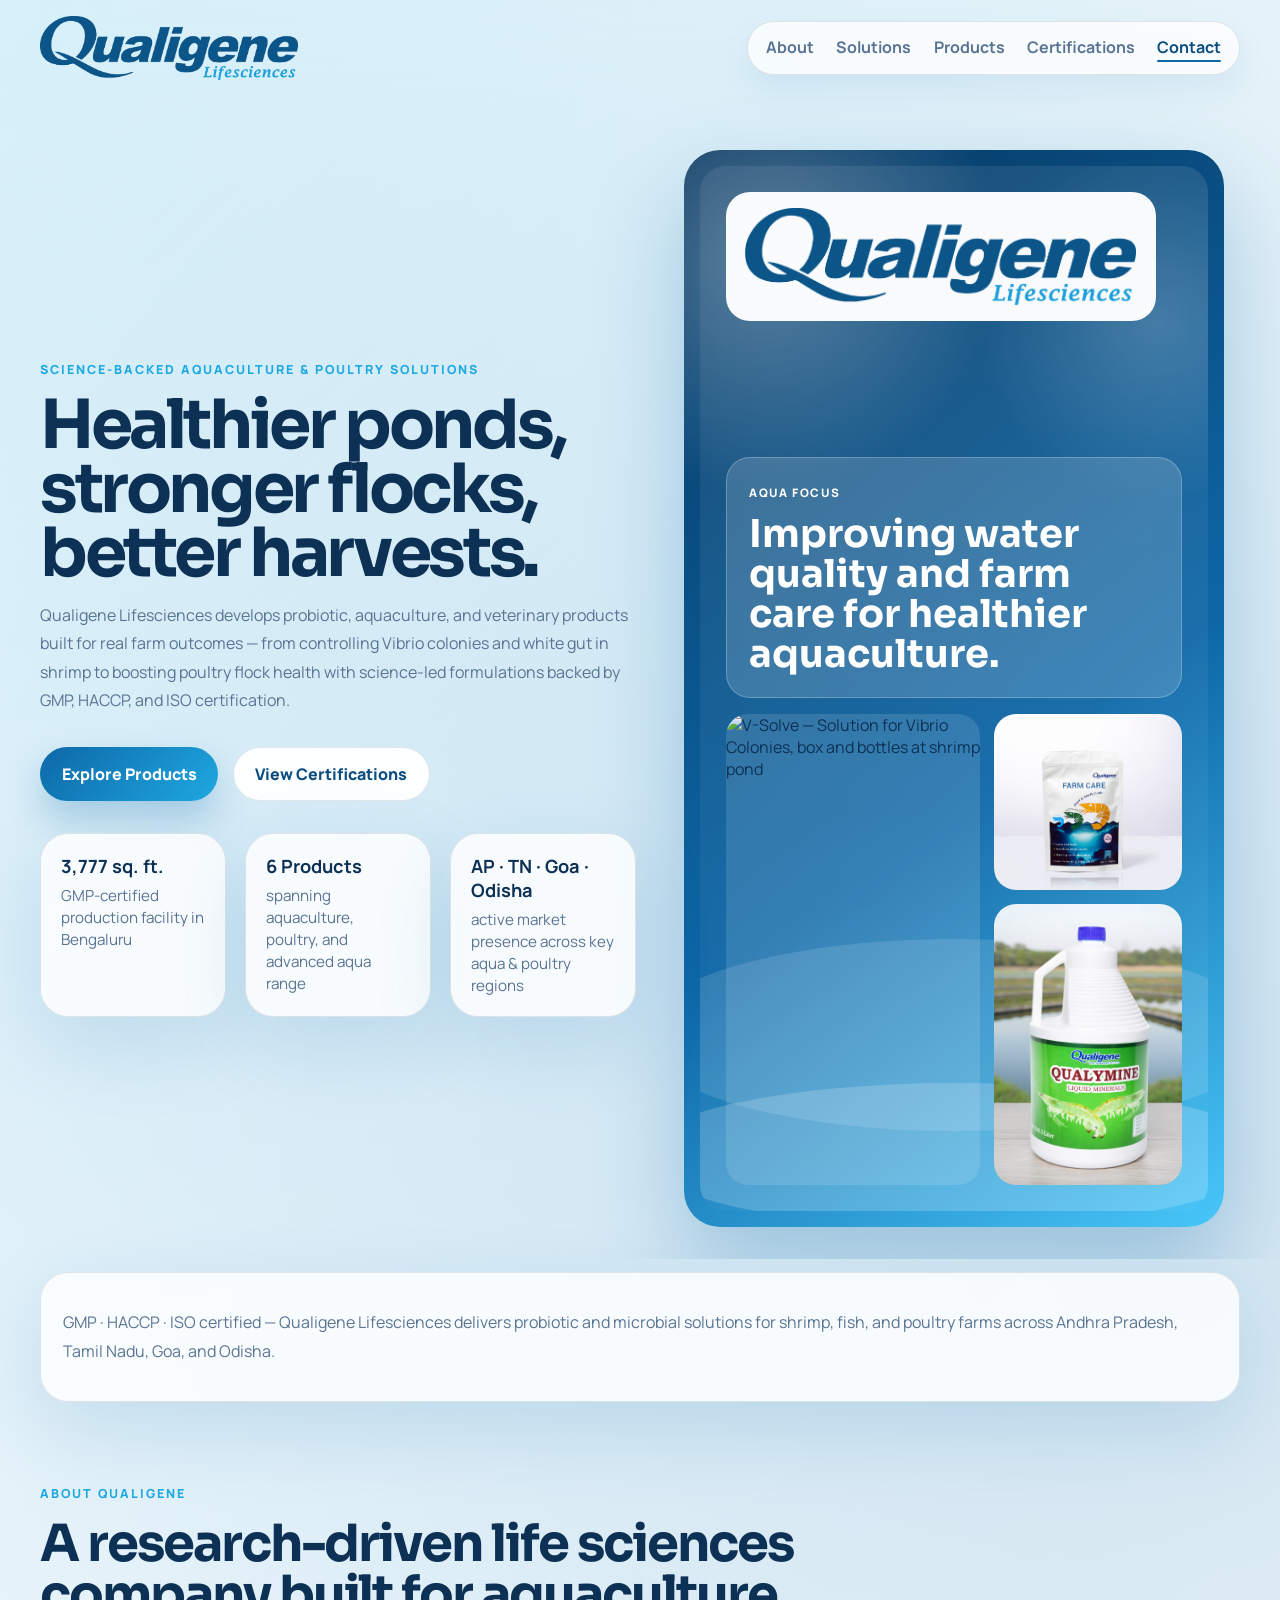
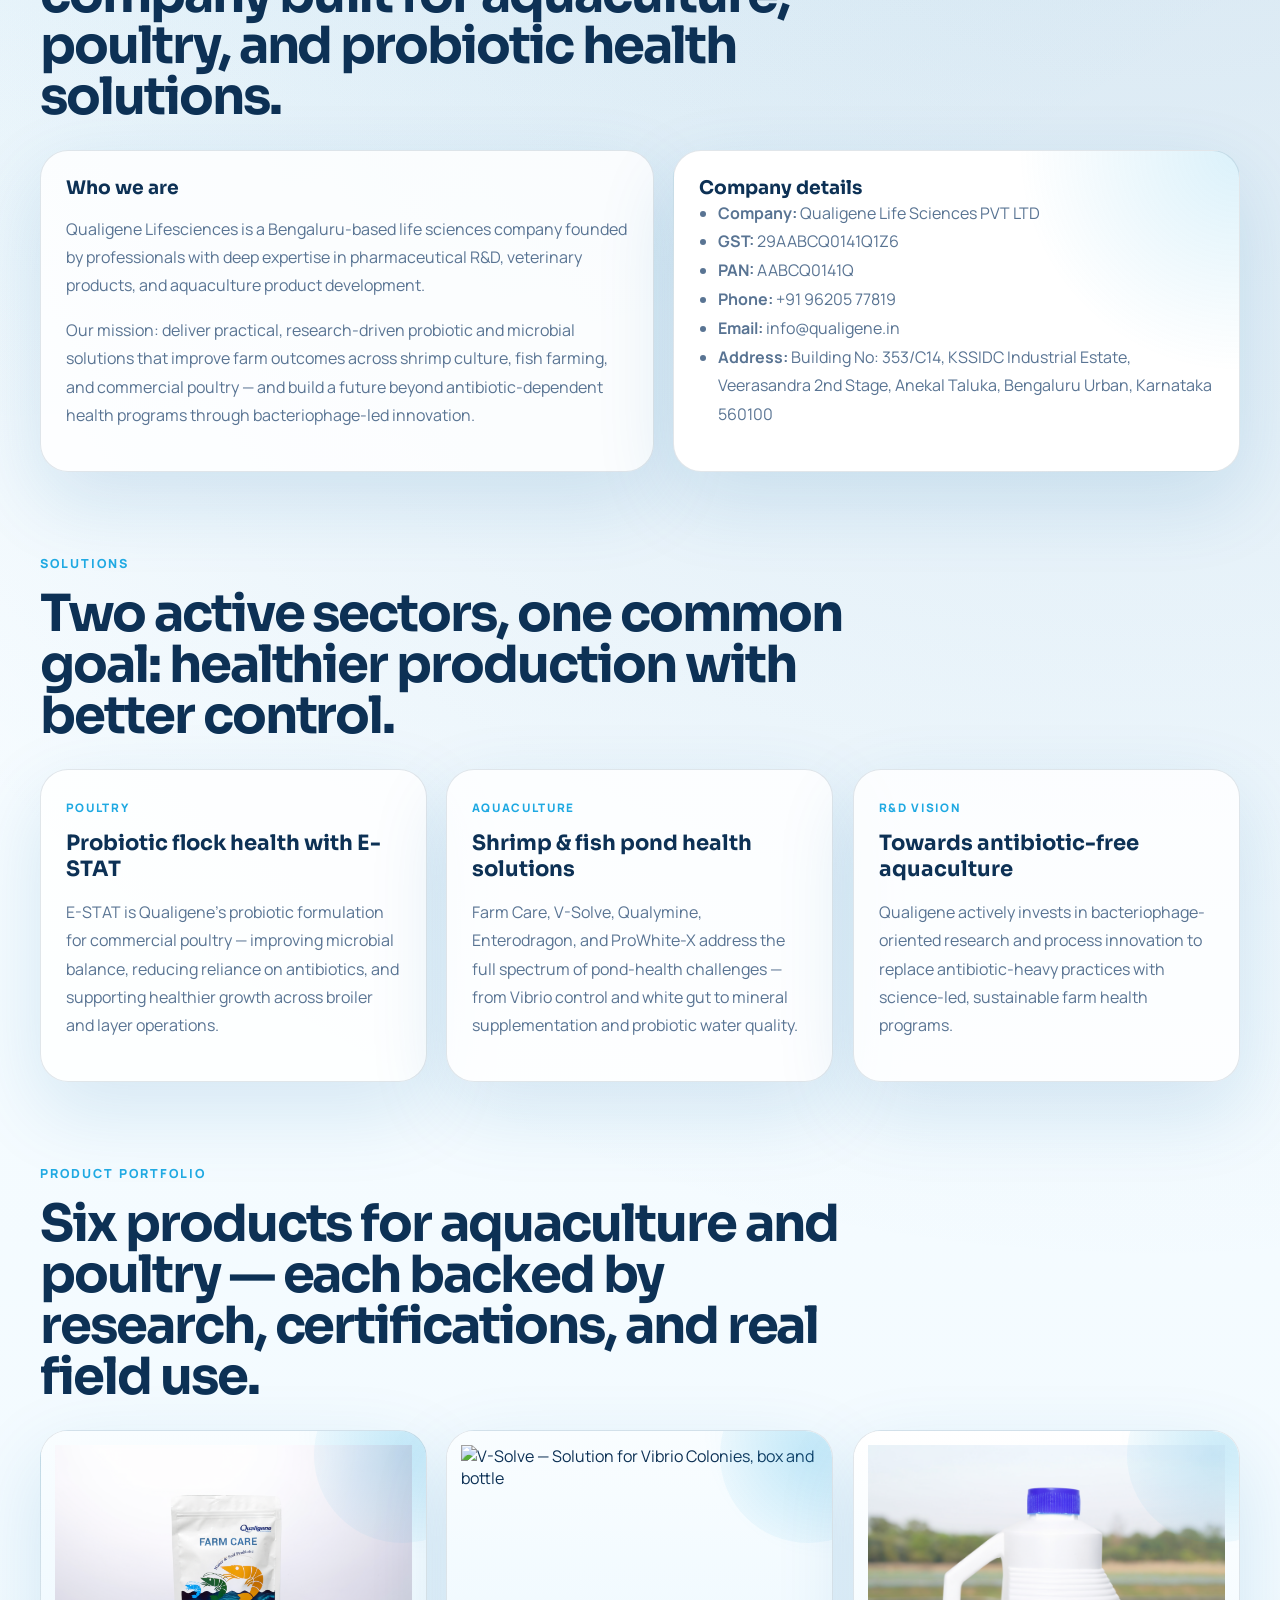
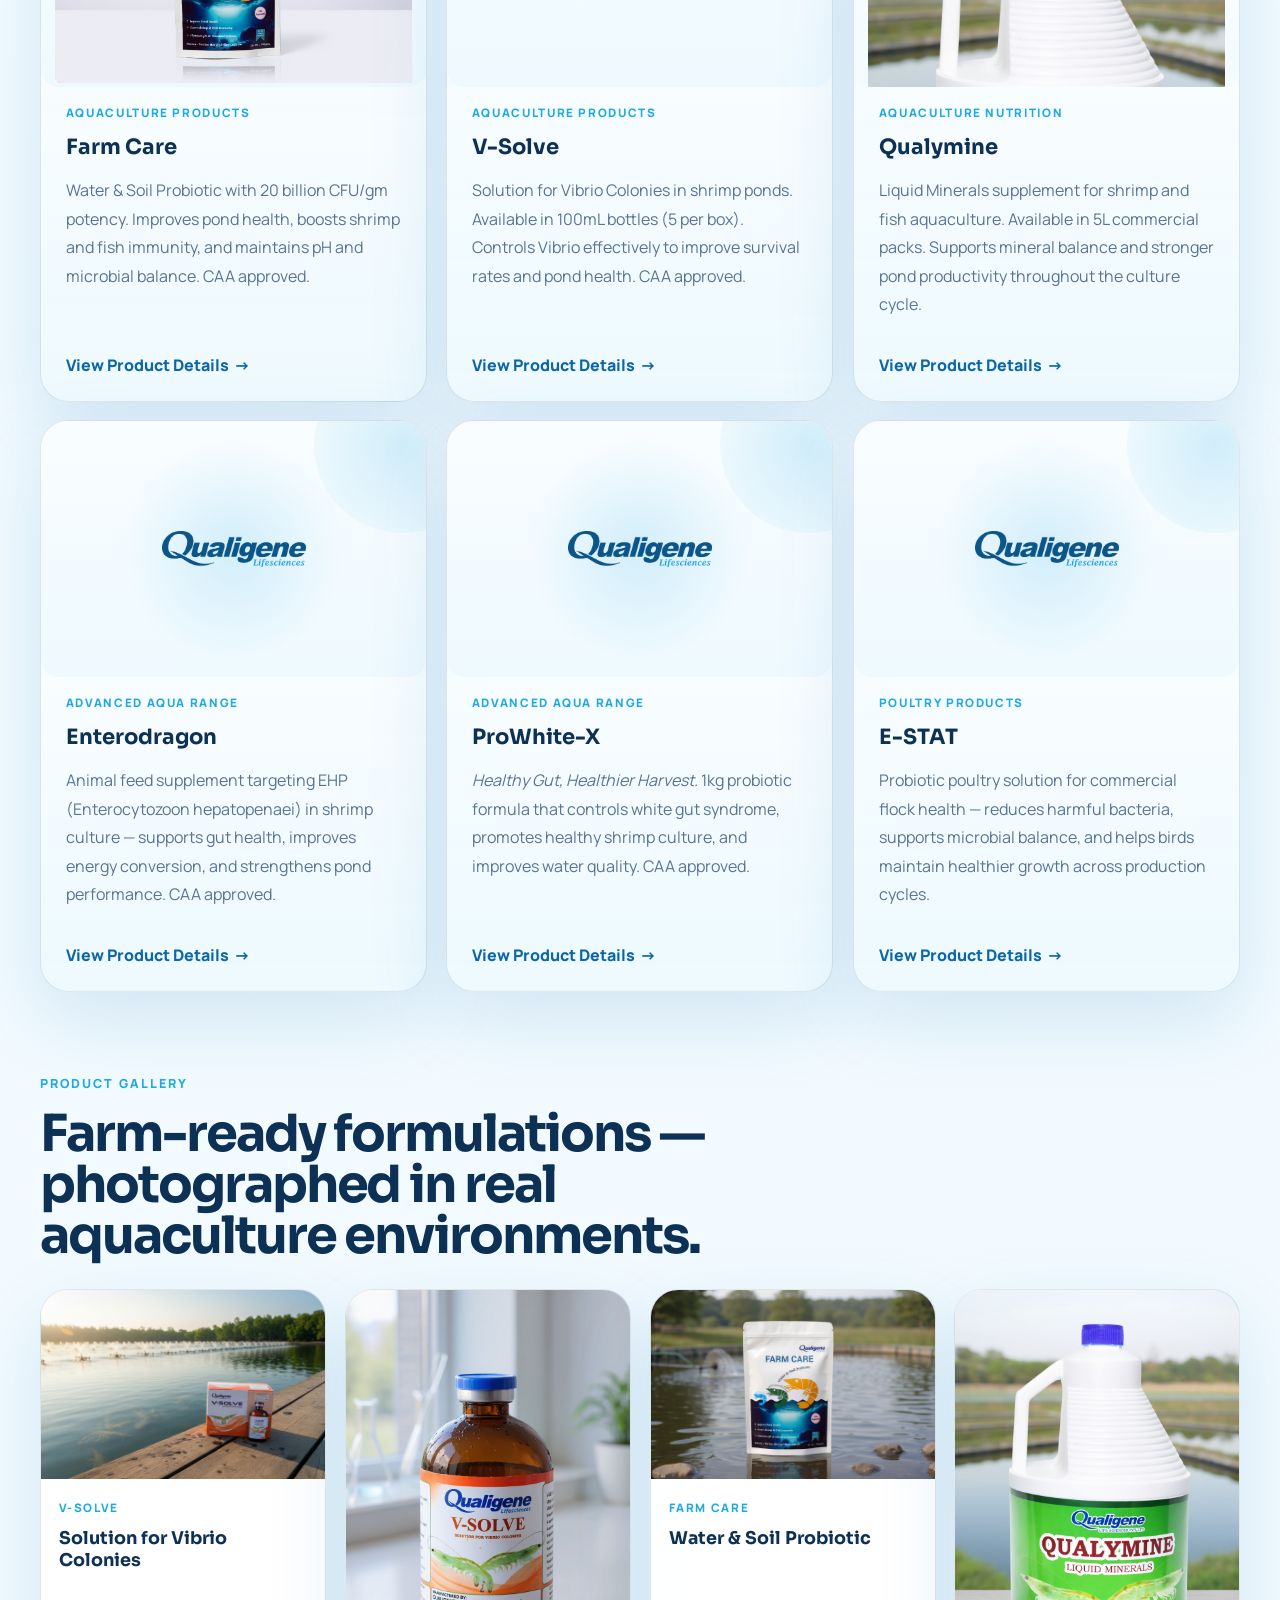
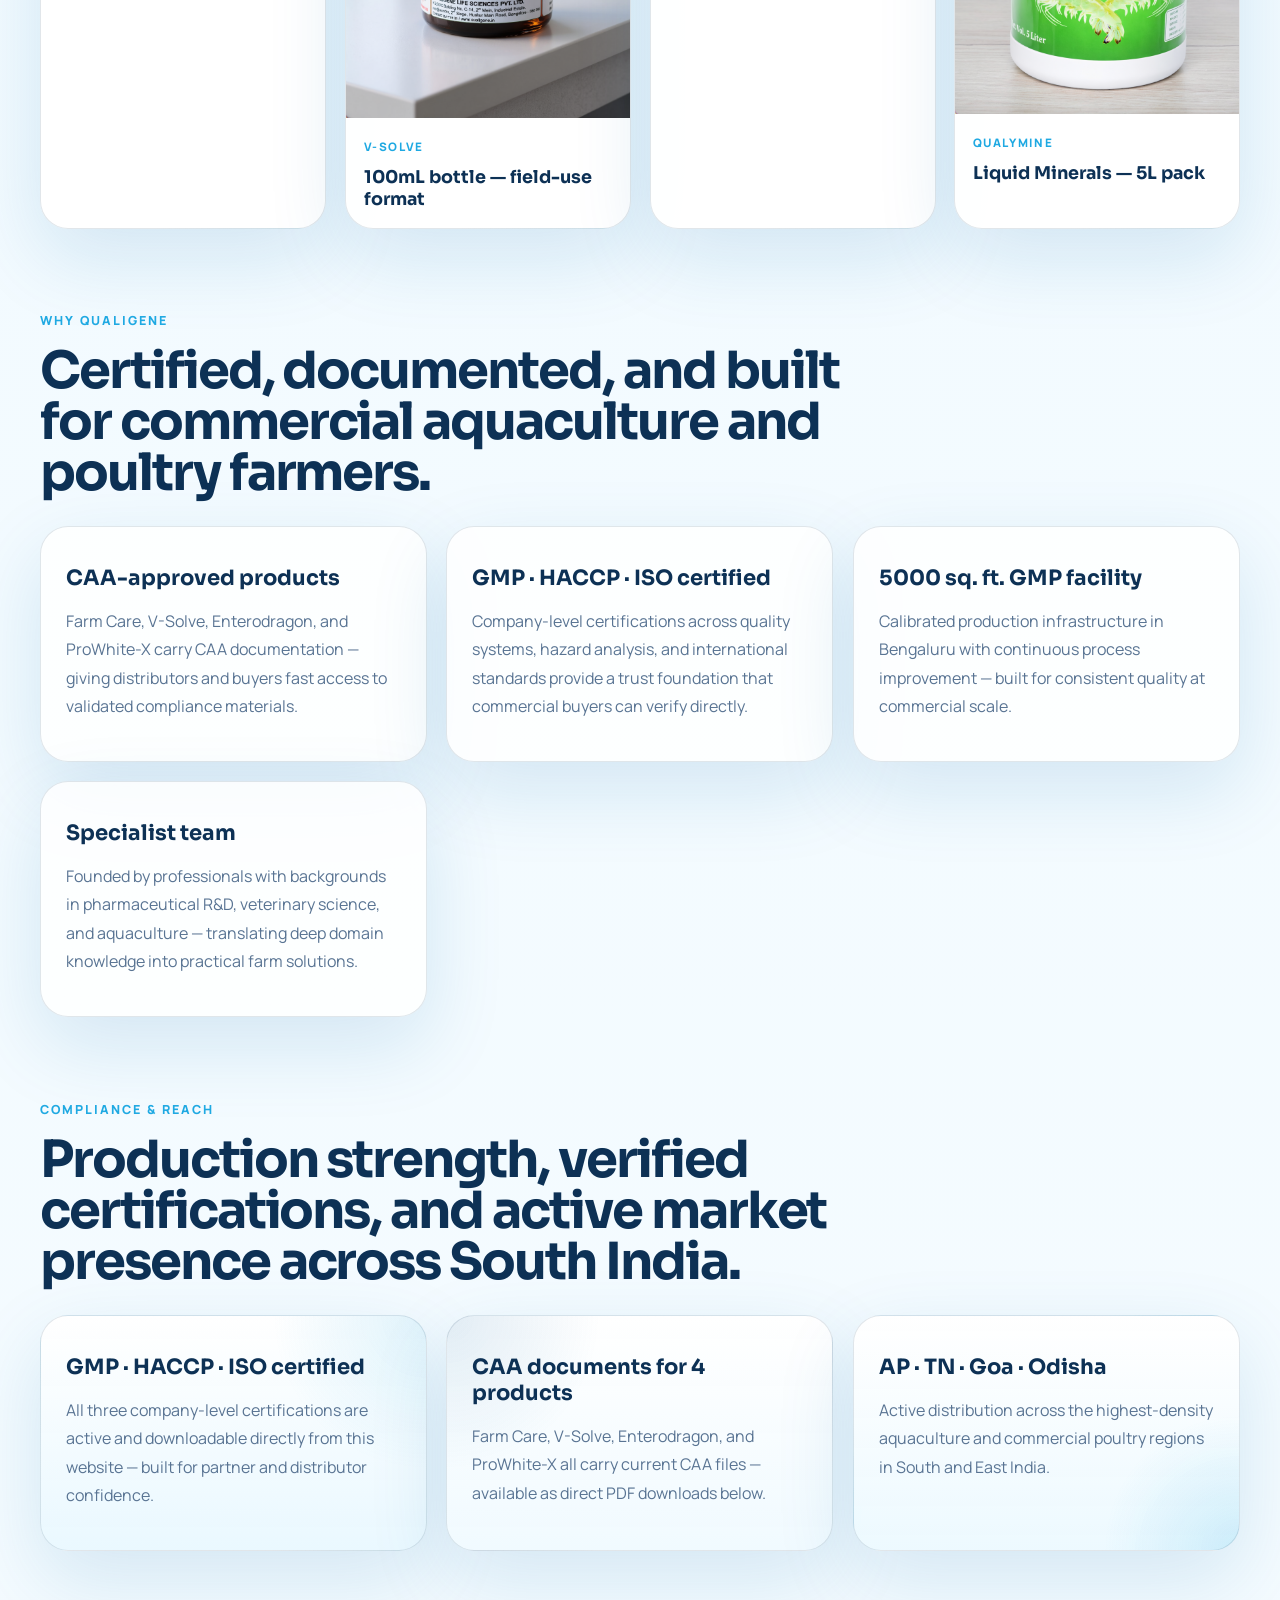
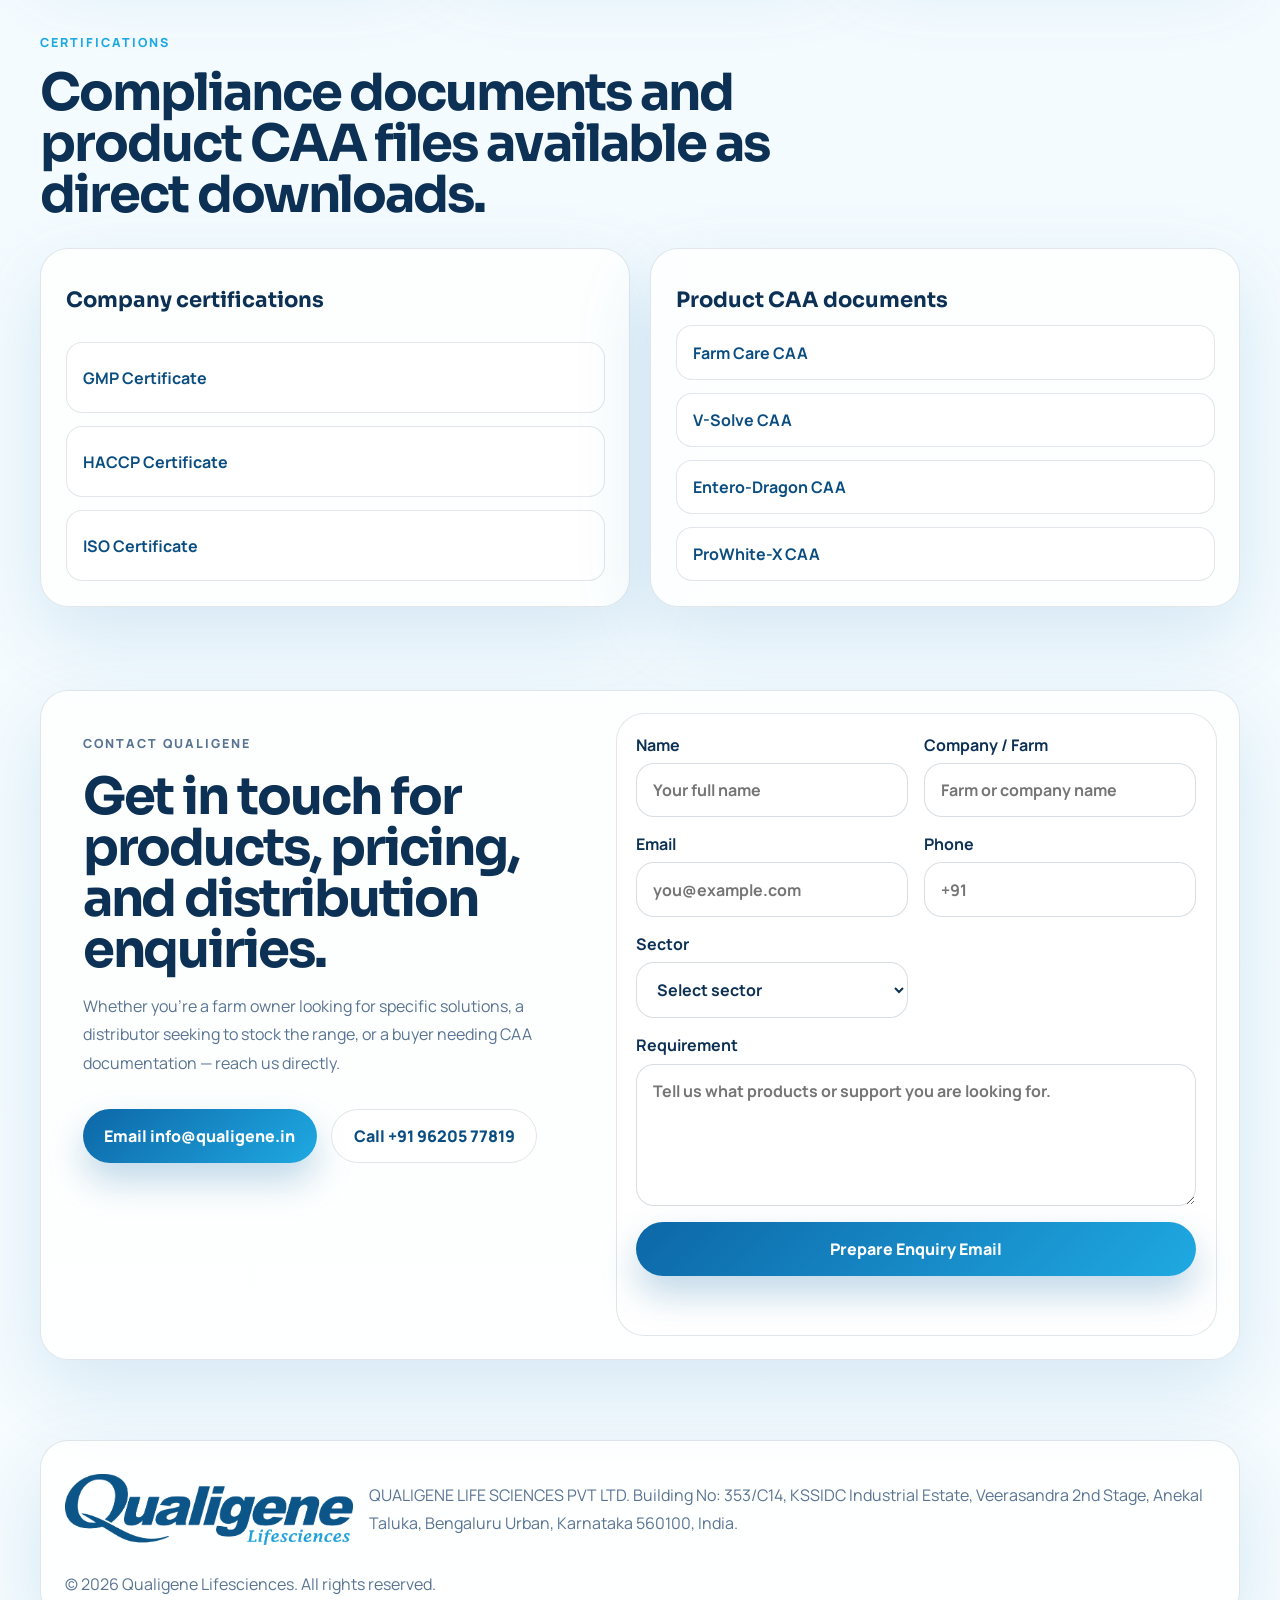
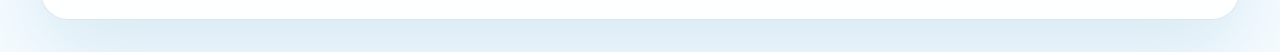
==== commit 91d1d856: "Refresh Qualigene Pages site" ====
--- a/index.html
+++ b/index.html
@@ -3,18 +3,18 @@
   <head>
     <meta charset="UTF-8" />
     <meta name="viewport" content="width=device-width, initial-scale=1.0" />
-    <title>Qualigene Lifesciences | Aqua & Poultry Health Solutions</title>
+    <title>Qualigene Lifesciences | Aquaculture & Poultry Health Solutions</title>
     <meta
       name="description"
-      content="Qualigene Lifesciences develops research-driven aqua, poultry, probiotic, and veterinary solutions backed by manufacturing capability and quality certifications."
+      content="Qualigene Lifesciences delivers research-driven probiotic, aquaculture, poultry, and veterinary solutions including Farm Care, V-Solve, Enterodragon, ProWhite-X, and E-STAT."
     />
     <link rel="preconnect" href="https://fonts.googleapis.com" />
     <link rel="preconnect" href="https://fonts.gstatic.com" crossorigin />
     <link
-      href="https://fonts.googleapis.com/css2?family=Manrope:wght@400;500;600;700;800&family=Outfit:wght@500;600;700;800&display=swap"
+      href="https://fonts.googleapis.com/css2?family=Manrope:wght@400;500;600;700;800&family=Sora:wght@500;600;700;800&display=swap"
       rel="stylesheet"
     />
-    <link rel="stylesheet" href="./styles.css" />
+    <link rel="stylesheet" href="./styles.css?v=20260418a" />
   </head>
   <body>
     <div class="page">
@@ -38,185 +38,345 @@
       </header>
 
       <main id="home">
+        <div class="hero-wrapper">
+        <canvas id="hero-canvas"></canvas>
         <section class="hero shell">
-          <div class="hero-copy reveal">
-            <p class="eyebrow">Aqua and poultry health, built on research and quality</p>
-            <h1>Science-led farm care for healthier water, stronger flocks, and better outcomes.</h1>
+          <div class="hero-copy reveal is-visible">
+            <p class="eyebrow">Science-backed aquaculture &amp; poultry solutions</p>
+            <h1>Healthier ponds, stronger flocks, better harvests.</h1>
             <p class="lead">
-              Qualigene Lifesciences develops practical probiotic, aquaculture, veterinary, and farm-care solutions
-              for modern producers who want dependable field performance and a future beyond antibiotic-heavy routines.
+              Qualigene Lifesciences develops probiotic, aquaculture, and veterinary products built for real farm
+              outcomes — from controlling Vibrio colonies and white gut in shrimp to boosting poultry flock health
+              with science-led formulations backed by GMP, HACCP, and ISO certification.
             </p>
 
             <div class="hero-actions">
-              <a class="button button-primary" href="#products">Explore Portfolio</a>
+              <a class="button button-primary" href="#products">Explore Products</a>
               <a class="button button-secondary" href="#certifications">View Certifications</a>
             </div>
 
-            <div class="metric-row">
+            <div class="hero-stats">
               <article>
-                <strong>5000 sq. ft.</strong>
-                <span>manufacturing and process capability</span>
+                <strong data-count="5000" data-suffix=" sq. ft.">5000 sq. ft.</strong>
+                <span>GMP-certified production facility in Bengaluru</span>
               </article>
               <article>
-                <strong>29AABCQ0141Q1Z6</strong>
-                <span>GST registration</span>
+                <strong>6 Products</strong>
+                <span>spanning aquaculture, poultry, and advanced aqua range</span>
               </article>
               <article>
-                <strong>AABCQ0141Q</strong>
-                <span>PAN registration</span>
+                <strong>AP · TN · Goa · Odisha</strong>
+                <span>active market presence across key aqua &amp; poultry regions</span>
               </article>
             </div>
           </div>
 
-          <div class="hero-visual reveal">
-            <div class="ocean-panel">
-              <img class="hero-logo" src="./assets/qualigene-logo.png" alt="Qualigene Lifesciences logo" />
-              <div class="wave-card">
-                <span>AQUA FOCUS</span>
-                <strong>Water-quality support and farm care solutions for productive aquaculture systems.</strong>
-              </div>
-              <div class="wave-tags">
-                <span>Poultry</span>
-                <span>Aquaculture</span>
-                <span>Probiotics</span>
-                <span>Farm Care</span>
+          <div class="hero-visual reveal is-visible">
+            <div class="hero-panel">
+              <div class="hero-surface">
+                <img class="hero-logo" src="./assets/qualigene-logo.png" alt="Qualigene Lifesciences logo" />
+                <div class="hero-badge">
+                  <span>Aqua Focus</span>
+                  <strong>Improving water quality and farm care for healthier aquaculture.</strong>
+                </div>
+                <div class="hero-mosaic">
+                  <a class="hero-shot tall" href="./products/v-solve.html">
+                    <img src="./assets/products/v-solve-pond.png" alt="V-Solve — Solution for Vibrio Colonies, box and bottles at shrimp pond" />
+                  </a>
+                  <a class="hero-shot" href="./products/farm-care.html">
+                    <img src="./assets/products/farm-care-studio.png" alt="Farm Care water and soil probiotic pack" />
+                  </a>
+                  <a class="hero-shot" href="./products/qualymine.html">
+                    <img src="./assets/products/qualymine-5l.png" alt="Qualymine 5L liquid minerals bottle" />
+                  </a>
+                </div>
               </div>
             </div>
           </div>
         </section>
-
-        <section class="shell intro-strip reveal">
+        </div><!-- /.hero-wrapper -->
+
+        <section class="shell trust-strip reveal is-visible">
           <p>
-            Designed around the Qualigene identity: clean blue branding, aquatic motion, strong trust cues, and a
-            presentation style that works now even before product photography is added.
+            GMP · HACCP · ISO certified — Qualigene Lifesciences delivers probiotic and microbial solutions
+            for shrimp, fish, and poultry farms across Andhra Pradesh, Tamil Nadu, Goa, and Odisha.
           </p>
         </section>
 
         <section class="shell section" id="about">
-          <div class="section-heading reveal">
+          <div class="section-heading reveal is-visible">
             <p class="eyebrow">About Qualigene</p>
-            <h2>A focused life sciences company serving aquaculture, poultry, and farm-health innovation.</h2>
+            <h2>A research-driven life sciences company built for aquaculture, poultry, and probiotic health solutions.</h2>
           </div>
 
           <div class="about-grid">
-            <article class="panel reveal">
+            <article class="panel reveal is-visible">
               <h3>Who we are</h3>
               <p>
-                Qualigene Life Sciences Pvt Ltd is based in Bengaluru and works across pharmaceutical research and
-                development, veterinary products, and aquaculture product development. The company is positioned to
-                support healthier farm ecosystems with research-driven alternatives and practical field support.
-              </p>
-            </article>
-
-            <article class="panel panel-tint reveal">
-              <h3>Registered business details</h3>
+                Qualigene Lifesciences is a Bengaluru-based life sciences company founded by professionals with deep
+                expertise in pharmaceutical R&amp;D, veterinary products, and aquaculture product development.
+              </p>
+              <p>
+                Our mission: deliver practical, research-driven probiotic and microbial solutions that improve farm
+                outcomes across shrimp culture, fish farming, and commercial poultry — and build a future beyond
+                antibiotic-dependent health programs through bacteriophage-led innovation.
+              </p>
+            </article>
+
+            <article class="panel panel-accent reveal is-visible">
+              <h3>Company details</h3>
               <ul class="detail-list">
                 <li><strong>Company:</strong> Qualigene Life Sciences PVT LTD</li>
-                <li><strong>Address:</strong> Building No: 353/C14, Industrial Estate, Veerasandra 2nd Stage, Bengaluru, Karnataka 560100, India</li>
                 <li><strong>GST:</strong> 29AABCQ0141Q1Z6</li>
                 <li><strong>PAN:</strong> AABCQ0141Q</li>
+                <li><strong>Phone:</strong> +91 96205 77819</li>
+                <li><strong>Email:</strong> info@qualigene.in</li>
+                <li><strong>Address:</strong> Building No: 353/C14, KSSIDC Industrial Estate, Veerasandra 2nd Stage, Anekal Taluka, Bengaluru Urban, Karnataka 560100</li>
               </ul>
             </article>
           </div>
         </section>
 
         <section class="shell section" id="solutions">
-          <div class="section-heading reveal">
-            <p class="eyebrow">Core Solutions</p>
-            <h2>Purpose-built support for aqua systems, flock health, and daily farm operations.</h2>
+          <div class="section-heading reveal is-visible">
+            <p class="eyebrow">Solutions</p>
+            <h2>Two active sectors, one common goal: healthier production with better control.</h2>
           </div>
 
           <div class="solution-grid">
-            <article class="solution-card reveal">
+            <article class="solution-card reveal is-visible">
+              <span class="tag">Poultry</span>
+              <h3>Probiotic flock health with E-STAT</h3>
+              <p>
+                E-STAT is Qualigene’s probiotic formulation for commercial poultry — improving microbial balance,
+                reducing reliance on antibiotics, and supporting healthier growth across broiler and layer operations.
+              </p>
+            </article>
+
+            <article class="solution-card reveal is-visible">
               <span class="tag">Aquaculture</span>
-              <h3>Water quality and pond management support</h3>
-              <p>
-                Solutions developed to help maintain healthier water conditions, improve routine farm care, and support
-                more stable aquaculture production cycles.
-              </p>
-            </article>
-
-            <article class="solution-card reveal">
-              <span class="tag">Poultry</span>
-              <h3>Microbial balance for stronger flock performance</h3>
-              <p>
-                Practical formulations focused on gut balance, harmful bacteria reduction, and stronger overall flock
-                health in demanding commercial environments.
-              </p>
-            </article>
-
-            <article class="solution-card reveal">
-              <span class="tag">Future Vision</span>
-              <h3>Beyond antibiotic-heavy farm routines</h3>
-              <p>
-                A research direction centered on advanced microbial and bacteriophage-led approaches aligned with
-                sustainable production and export-quality goals.
+              <h3>Shrimp &amp; fish pond health solutions</h3>
+              <p>
+                Farm Care, V-Solve, Qualymine, Enterodragon, and ProWhite-X address the full spectrum of pond-health
+                challenges — from Vibrio control and white gut to mineral supplementation and probiotic water quality.
+              </p>
+            </article>
+
+            <article class="solution-card reveal is-visible">
+              <span class="tag">R&amp;D Vision</span>
+              <h3>Towards antibiotic-free aquaculture</h3>
+              <p>
+                Qualigene actively invests in bacteriophage-oriented research and process innovation to replace
+                antibiotic-heavy practices with science-led, sustainable farm health programs.
               </p>
             </article>
           </div>
         </section>
 
         <section class="shell section" id="products">
-          <div class="section-heading reveal">
+          <div class="section-heading reveal is-visible">
             <p class="eyebrow">Product Portfolio</p>
-            <h2>Current ranges presented cleanly now, with room to add your product images later.</h2>
-          </div>
-
-          <div class="product-grid">
-            <article class="product-card reveal">
-              <div class="product-top">
-                <span class="tag">Aquaculture</span>
-                <h3>Farm Care</h3>
-              </div>
-              <p>Supports aquaculture farm care, water management, and stronger routine health control.</p>
-              <span class="product-note">Product image can be added here later</span>
-            </article>
-
-            <article class="product-card reveal">
-              <div class="product-top">
-                <span class="tag">Aquaculture</span>
-                <h3>V-Solve</h3>
-              </div>
-              <p>Developed for aquaculture environments where consistency, care, and healthier output matter.</p>
-              <span class="product-note">Product image can be added here later</span>
-            </article>
-
-            <article class="product-card reveal">
-              <div class="product-top">
-                <span class="tag">Advanced Range</span>
-                <h3>Entero-Dragon</h3>
-              </div>
-              <p>Part of the active portfolio supporting targeted farm-health applications and performance goals.</p>
-              <span class="product-note">Product image can be added here later</span>
-            </article>
-
-            <article class="product-card reveal">
-              <div class="product-top">
-                <span class="tag">Advanced Range</span>
-                <h3>ProWhite-X</h3>
-              </div>
-              <p>Additional product within the Qualigene range, presented here and ready for future visual enrichment.</p>
-              <span class="product-note">Product image can be added here later</span>
+            <h2>Six products for aquaculture and poultry — each backed by research, certifications, and real field use.</h2>
+          </div>
+
+          <div class="product-showcase">
+            <article class="product-card feature reveal is-visible">
+              <div class="product-card-media">
+                <img class="product-card-image" src="./assets/products/farm-care-studio.png" alt="Farm Care — Water &amp; Soil Probiotic pack by Qualigene" />
+              </div>
+              <span class="tag">Aquaculture Products</span>
+              <h3>Farm Care</h3>
+              <p>
+                Water &amp; Soil Probiotic with 20 billion CFU/gm potency. Improves pond health, boosts shrimp and
+                fish immunity, and maintains pH and microbial balance. CAA approved.
+              </p>
+              <a class="product-link" href="./products/farm-care.html">View Product Details</a>
+            </article>
+
+            <article class="product-card reveal is-visible">
+              <div class="product-card-media">
+                <img class="product-card-image" src="./assets/products/v-solve-box-studio.png" alt="V-Solve — Solution for Vibrio Colonies, box and bottle" />
+              </div>
+              <span class="tag">Aquaculture Products</span>
+              <h3>V-Solve</h3>
+              <p>
+                Solution for Vibrio Colonies in shrimp ponds. Available in 100mL bottles (5 per box). Controls Vibrio
+                effectively to improve survival rates and pond health. CAA approved.
+              </p>
+              <a class="product-link" href="./products/v-solve.html">View Product Details</a>
+            </article>
+
+            <article class="product-card reveal is-visible">
+              <div class="product-card-media product-card-media-contain">
+                <img class="product-card-image" src="./assets/products/qualymine-5l.png" alt="Qualymine 5L Liquid Minerals for aquaculture" />
+              </div>
+              <span class="tag">Aquaculture Nutrition</span>
+              <h3>Qualymine</h3>
+              <p>
+                Liquid Minerals supplement for shrimp and fish aquaculture. Available in 5L commercial packs.
+                Supports mineral balance and stronger pond productivity throughout the culture cycle.
+              </p>
+              <a class="product-link" href="./products/qualymine.html">View Product Details</a>
+            </article>
+
+            <article class="product-card reveal is-visible">
+              <div class="product-card-media product-card-media-icon">
+                <img class="product-card-logo" src="./assets/qualigene-logo.png" alt="Qualigene Lifesciences" />
+              </div>
+              <span class="tag">Advanced Aqua Range</span>
+              <h3>Enterodragon</h3>
+              <p>
+                Animal feed supplement targeting EHP (Enterocytozoon hepatopenaei) in shrimp culture — supports gut
+                health, improves energy conversion, and strengthens pond performance. CAA approved.
+              </p>
+              <a class="product-link" href="./products/entero-dragon.html">View Product Details</a>
+            </article>
+
+            <article class="product-card reveal is-visible">
+              <div class="product-card-media product-card-media-icon">
+                <img class="product-card-logo" src="./assets/qualigene-logo.png" alt="Qualigene Lifesciences" />
+              </div>
+              <span class="tag">Advanced Aqua Range</span>
+              <h3>ProWhite-X</h3>
+              <p>
+                <em>Healthy Gut, Healthier Harvest.</em> 1kg probiotic formula that controls white gut syndrome,
+                promotes healthy shrimp culture, and improves water quality. CAA approved.
+              </p>
+              <a class="product-link" href="./products/prowhite-x.html">View Product Details</a>
+            </article>
+
+            <article class="product-card reveal is-visible">
+              <div class="product-card-media product-card-media-icon">
+                <img class="product-card-logo" src="./assets/qualigene-logo.png" alt="Qualigene Lifesciences" />
+              </div>
+              <span class="tag">Poultry Products</span>
+              <h3>E-STAT</h3>
+              <p>
+                Probiotic poultry solution for commercial flock health — reduces harmful bacteria, supports microbial
+                balance, and helps birds maintain healthier growth across production cycles.
+              </p>
+              <a class="product-link" href="./products/e-stat.html">View Product Details</a>
+            </article>
+          </div>
+        </section>
+
+        <section class="shell section">
+          <div class="section-heading reveal is-visible">
+            <p class="eyebrow">Product Gallery</p>
+            <h2>Farm-ready formulations — photographed in real aquaculture environments.</h2>
+          </div>
+
+          <div class="gallery-strip">
+            <article class="gallery-card reveal is-visible">
+              <img src="./assets/products/v-solve-sunrise.png" alt="V-Solve box and bottle on shrimp farm dock at sunrise" />
+              <div>
+                <span class="tag">V-Solve</span>
+                <h3>Solution for Vibrio Colonies</h3>
+              </div>
+            </article>
+            <article class="gallery-card reveal is-visible">
+              <img src="./assets/products/v-solve-bottle.png" alt="V-Solve 100mL bottle — clean studio shot" />
+              <div>
+                <span class="tag">V-Solve</span>
+                <h3>100mL bottle — field-use format</h3>
+              </div>
+            </article>
+            <article class="gallery-card reveal is-visible">
+              <img src="./assets/products/farm-care-pond.png" alt="Farm Care water and soil probiotic pack at pond" />
+              <div>
+                <span class="tag">Farm Care</span>
+                <h3>Water &amp; Soil Probiotic</h3>
+              </div>
+            </article>
+            <article class="gallery-card reveal is-visible">
+              <img src="./assets/products/qualymine-5l.png" alt="Qualymine 5L liquid minerals bottle at aquaculture pond" />
+              <div>
+                <span class="tag">Qualymine</span>
+                <h3>Liquid Minerals — 5L pack</h3>
+              </div>
+            </article>
+          </div>
+        </section>
+
+        <section class="shell section">
+          <div class="section-heading reveal is-visible">
+            <p class="eyebrow">Why Qualigene</p>
+            <h2>Certified, documented, and built for commercial aquaculture and poultry farmers.</h2>
+          </div>
+
+          <div class="reason-grid">
+            <article class="reason-card reveal is-visible">
+              <h3>CAA-approved products</h3>
+              <p>
+                Farm Care, V-Solve, Enterodragon, and ProWhite-X carry CAA documentation — giving distributors
+                and buyers fast access to validated compliance materials.
+              </p>
+            </article>
+
+            <article class="reason-card reveal is-visible">
+              <h3>GMP · HACCP · ISO certified</h3>
+              <p>
+                Company-level certifications across quality systems, hazard analysis, and international standards
+                provide a trust foundation that commercial buyers can verify directly.
+              </p>
+            </article>
+
+            <article class="reason-card reveal is-visible">
+              <h3>5000 sq. ft. GMP facility</h3>
+              <p>
+                Calibrated production infrastructure in Bengaluru with continuous process improvement — built for
+                consistent quality at commercial scale.
+              </p>
+            </article>
+
+            <article class="reason-card reveal is-visible">
+              <h3>Specialist team</h3>
+              <p>
+                Founded by professionals with backgrounds in pharmaceutical R&amp;D, veterinary science, and
+                aquaculture — translating deep domain knowledge into practical farm solutions.
+              </p>
+            </article>
+          </div>
+        </section>
+
+        <section class="shell section">
+          <div class="section-heading reveal is-visible">
+            <p class="eyebrow">Compliance &amp; Reach</p>
+            <h2>Production strength, verified certifications, and active market presence across South India.</h2>
+          </div>
+
+          <div class="reason-grid compliance-grid">
+            <article class="reason-card reveal is-visible">
+              <h3>GMP · HACCP · ISO certified</h3>
+              <p>All three company-level certifications are active and downloadable directly from this website — built for partner and distributor confidence.</p>
+            </article>
+            <article class="reason-card reveal is-visible">
+              <h3>CAA documents for 4 products</h3>
+              <p>Farm Care, V-Solve, Enterodragon, and ProWhite-X all carry current CAA files — available as direct PDF downloads below.</p>
+            </article>
+            <article class="reason-card reveal is-visible">
+              <h3>AP · TN · Goa · Odisha</h3>
+              <p>Active distribution across the highest-density aquaculture and commercial poultry regions in South and East India.</p>
             </article>
           </div>
         </section>
 
         <section class="shell section" id="certifications">
-          <div class="section-heading reveal">
-            <p class="eyebrow">Certifications & Documents</p>
-            <h2>Built to inspire trust with downloadable compliance and product certification files.</h2>
+          <div class="section-heading reveal is-visible">
+            <p class="eyebrow">Certifications</p>
+            <h2>Compliance documents and product CAA files available as direct downloads.</h2>
           </div>
 
           <div class="cert-grid">
-            <article class="cert-card reveal">
-              <h3>Company Certifications</h3>
-              <a href="./assets/certificates/QLS GMP.pdf" target="_blank" rel="noreferrer">Download GMP Certificate</a>
-              <a href="./assets/certificates/QLS HACCP.pdf" target="_blank" rel="noreferrer">Download HACCP Certificate</a>
-              <a href="./assets/certificates/QLS ISO Certificate.pdf" target="_blank" rel="noreferrer">Download ISO Certificate</a>
-            </article>
-
-            <article class="cert-card reveal">
-              <h3>Product CAA Documents</h3>
+            <article class="cert-card reveal is-visible">
+              <h3>Company certifications</h3>
+              <a href="./assets/certificates/QLS GMP.pdf" target="_blank" rel="noreferrer">GMP Certificate</a>
+              <a href="./assets/certificates/QLS HACCP.pdf" target="_blank" rel="noreferrer">HACCP Certificate</a>
+              <a href="./assets/certificates/QLS ISO Certificate.pdf" target="_blank" rel="noreferrer">ISO Certificate</a>
+            </article>
+
+            <article class="cert-card reveal is-visible">
+              <h3>Product CAA documents</h3>
               <a href="./assets/certificates/Farm Care CAA.pdf" target="_blank" rel="noreferrer">Farm Care CAA</a>
               <a href="./assets/certificates/V-Solve CAA.pdf" target="_blank" rel="noreferrer">V-Solve CAA</a>
               <a href="./assets/certificates/Entero-Dragon CAA.pdf" target="_blank" rel="noreferrer">Entero-Dragon CAA</a>
@@ -226,17 +386,17 @@
         </section>
 
         <section class="shell section" id="contact">
-          <div class="contact-panel reveal">
+          <div class="contact-panel reveal is-visible">
             <div class="contact-copy">
               <p class="eyebrow">Contact Qualigene</p>
-              <h2>Ready for enquiries now, and ready for product image upgrades later.</h2>
-              <p>
-                Share your sector, farm type, and location. This version keeps the brand professional today while
-                leaving clean placeholders for the product image set you plan to add later.
-              </p>
-              <div class="contact-actions">
-                <a class="button button-primary" href="mailto:info@Qualigene.com">Email Qualigene</a>
-                <a class="button button-secondary" href="tel:+919620577819">Call +91 9620577819</a>
+              <h2>Get in touch for products, pricing, and distribution enquiries.</h2>
+              <p>
+                Whether you're a farm owner looking for specific solutions, a distributor seeking to stock the range,
+                or a buyer needing CAA documentation — reach us directly.
+              </p>
+              <div class="contact-links">
+                <a class="button button-primary" href="mailto:info@qualigene.in">Email info@qualigene.in</a>
+                <a class="button button-secondary" href="tel:+919620577819">Call +91 96205 77819</a>
               </div>
             </div>
 
@@ -247,7 +407,7 @@
               </label>
               <label>
                 Company / Farm
-                <input type="text" name="company" placeholder="Business or farm name" required />
+                <input type="text" name="company" placeholder="Farm or company name" required />
               </label>
               <label>
                 Email
@@ -269,7 +429,7 @@
               </label>
               <label>
                 Requirement
-                <textarea name="message" rows="5" placeholder="Tell us what kind of support or product information you need." required></textarea>
+                <textarea name="message" rows="5" placeholder="Tell us what products or support you are looking for." required></textarea>
               </label>
               <button class="button button-primary" type="submit">Prepare Enquiry Email</button>
               <p class="form-note" id="formStatus" aria-live="polite"></p>
@@ -279,14 +439,21 @@
       </main>
 
       <footer class="footer shell">
-        <div class="footer-brand">
+        <div class="footer-main">
           <img src="./assets/qualigene-logo.png" alt="Qualigene Lifesciences" />
-          <p>Qualigene Lifesciences for aquaculture, poultry, probiotic, and farm-health innovation.</p>
+          <p>
+            QUALIGENE LIFE SCIENCES PVT LTD. Building No: 353/C14, KSSIDC Industrial Estate, Veerasandra 2nd Stage,
+            Anekal Taluka, Bengaluru Urban, Karnataka 560100, India.
+          </p>
         </div>
         <p class="footer-meta">&copy; <span id="year"></span> Qualigene Lifesciences. All rights reserved.</p>
       </footer>
     </div>
 
-    <script src="./script.js"></script>
+    <script src="https://cdnjs.cloudflare.com/ajax/libs/three.js/r128/three.min.js"></script>
+    <script src="https://cdnjs.cloudflare.com/ajax/libs/gsap/3.12.2/gsap.min.js"></script>
+    <script src="https://cdnjs.cloudflare.com/ajax/libs/gsap/3.12.2/ScrollTrigger.min.js"></script>
+    <script src="./script.js?v=20260418a"></script>
+    <script src="./three-bg.js?v=20260418a"></script>
   </body>
 </html>
--- a/styles.css
+++ b/styles.css
@@ -1,19 +1,21 @@
 :root {
-  --bg: #f4fbff;
-  --surface: rgba(255, 255, 255, 0.78);
+  --bg: #eef8ff;
+  --surface: rgba(255, 255, 255, 0.82);
   --surface-strong: #ffffff;
-  --text: #0e365e;
-  --muted: #587594;
-  --line: rgba(14, 54, 94, 0.12);
-  --brand: #0f5e97;
-  --brand-deep: #0a4776;
-  --aqua: #1ba7dd;
-  --foam: #d8f3ff;
-  --shadow: 0 24px 70px rgba(15, 94, 151, 0.14);
-  --radius-lg: 34px;
-  --radius-md: 24px;
+  --ink: #0d3155;
+  --muted: #597493;
+  --line: rgba(13, 49, 85, 0.12);
+  --brand: #0d67a7;
+  --brand-deep: #0a4d80;
+  --sky: #1fa9e2;
+  --sky-soft: #dbf4ff;
+  --navy: #072c4d;
+  --shadow: 0 28px 80px rgba(13, 103, 167, 0.14);
+  --radius-xl: 36px;
+  --radius-lg: 28px;
+  --radius-md: 22px;
   --radius-sm: 16px;
-  --shell: min(1180px, calc(100vw - 2rem));
+  --shell: min(1200px, calc(100vw - 2rem));
 }
 
 * {
@@ -26,12 +28,12 @@
 
 body {
   margin: 0;
+  color: var(--ink);
   font-family: "Manrope", sans-serif;
-  color: var(--text);
-  background:
-    radial-gradient(circle at top left, rgba(27, 167, 221, 0.18), transparent 24%),
-    radial-gradient(circle at right center, rgba(15, 94, 151, 0.14), transparent 28%),
-    linear-gradient(180deg, #ffffff 0%, #edf9ff 52%, #f7fdff 100%);
+  background:
+    radial-gradient(circle at 0% 0%, rgba(31, 169, 226, 0.18), transparent 25%),
+    radial-gradient(circle at 90% 15%, rgba(13, 103, 167, 0.16), transparent 24%),
+    linear-gradient(180deg, #ffffff 0%, #f1faff 45%, #f6fcff 100%);
 }
 
 a {
@@ -46,13 +48,13 @@
   font: inherit;
 }
 
+.page {
+  overflow: hidden;
+}
+
 .shell {
   width: var(--shell);
   margin: 0 auto;
-}
-
-.page {
-  overflow: hidden;
 }
 
 .topbar {
@@ -66,18 +68,13 @@
   position: sticky;
   top: 0;
   z-index: 50;
-  backdrop-filter: blur(18px);
-}
-
-.brand img,
-.footer-brand img {
+  backdrop-filter: blur(20px);
+}
+
+.brand img {
   display: block;
+  height: 4rem;
   width: auto;
-  max-width: 100%;
-}
-
-.brand img {
-  height: 4rem;
 }
 
 .nav {
@@ -85,10 +82,10 @@
   align-items: center;
   gap: 1.4rem;
   padding: 0.9rem 1.1rem;
-  background: rgba(255, 255, 255, 0.72);
+  background: rgba(255, 255, 255, 0.78);
   border: 1px solid var(--line);
   border-radius: 999px;
-  box-shadow: 0 14px 34px rgba(15, 94, 151, 0.08);
+  box-shadow: 0 14px 32px rgba(13, 103, 167, 0.08);
 }
 
 .nav a {
@@ -107,7 +104,7 @@
   height: 3rem;
   border: 1px solid var(--line);
   border-radius: 18px;
-  background: rgba(255, 255, 255, 0.9);
+  background: rgba(255, 255, 255, 0.92);
 }
 
 .menu-toggle span {
@@ -120,31 +117,31 @@
 
 .hero {
   display: grid;
-  grid-template-columns: 1.05fr 0.95fr;
+  grid-template-columns: 1.02fr 0.98fr;
   gap: 2rem;
   align-items: center;
   min-height: calc(100vh - 6rem);
-  padding: 3.2rem 0 2rem;
+  padding: 3.4rem 0 2rem;
 }
 
 .eyebrow {
   margin: 0 0 1rem;
-  font-size: 0.8rem;
+  font-size: 0.78rem;
   font-weight: 800;
   text-transform: uppercase;
   letter-spacing: 0.16em;
-  color: var(--aqua);
+  color: var(--sky);
 }
 
 h1,
 h2,
 h3 {
   margin: 0;
-  font-family: "Outfit", sans-serif;
+  font-family: "Sora", sans-serif;
 }
 
 h1 {
-  font-size: clamp(2.8rem, 5vw, 5.4rem);
+  font-size: clamp(2.9rem, 5.3vw, 5.6rem);
   line-height: 0.94;
   letter-spacing: -0.05em;
 }
@@ -153,31 +150,49 @@
 .panel p,
 .solution-card p,
 .product-card p,
+.reason-card p,
 .contact-copy p,
-.footer p,
-.intro-strip p {
+.footer-main p,
+.trust-strip p {
   color: var(--muted);
-  line-height: 1.75;
+  line-height: 1.78;
 }
 
 .hero-actions,
-.contact-actions {
+.contact-links {
   display: flex;
   flex-wrap: wrap;
   gap: 0.9rem;
   margin-top: 2rem;
 }
 
+.trust-badges {
+  display: flex;
+  flex-wrap: wrap;
+  gap: 0.75rem;
+  margin-top: 1.2rem;
+}
+
+.trust-badges span {
+  padding: 0.55rem 0.85rem;
+  border-radius: 999px;
+  background: rgba(255, 255, 255, 0.86);
+  border: 1px solid var(--line);
+  color: var(--brand-deep);
+  font-size: 0.86rem;
+  font-weight: 800;
+}
+
 .button {
   display: inline-flex;
   align-items: center;
   justify-content: center;
-  min-height: 3.35rem;
+  min-height: 3.4rem;
   padding: 0 1.35rem;
   border: 0;
   border-radius: 999px;
   font-weight: 800;
-  transition: transform 180ms ease;
+  transition: transform 180ms ease, box-shadow 180ms ease;
 }
 
 .button:hover,
@@ -186,9 +201,9 @@
 }
 
 .button-primary {
-  color: #fff;
-  background: linear-gradient(135deg, var(--brand) 0%, var(--aqua) 100%);
-  box-shadow: 0 18px 34px rgba(15, 94, 151, 0.24);
+  color: white;
+  background: linear-gradient(135deg, var(--brand) 0%, var(--sky) 100%);
+  box-shadow: 0 18px 36px rgba(13, 103, 167, 0.26);
 }
 
 .button-secondary {
@@ -197,46 +212,47 @@
   border: 1px solid var(--line);
 }
 
-.metric-row,
+.hero-stats,
 .about-grid,
 .solution-grid,
-.product-grid,
 .cert-grid,
-.contact-panel {
+.contact-panel,
+.reason-grid {
   display: grid;
   gap: 1.2rem;
 }
 
-.metric-row {
+.hero-stats {
   grid-template-columns: repeat(3, minmax(0, 1fr));
   margin-top: 2rem;
 }
 
-.metric-row article,
+.hero-stats article,
 .panel,
 .solution-card,
 .product-card,
+.reason-card,
+.trust-strip,
 .cert-card,
 .contact-panel,
-.intro-strip,
 .footer {
   background: var(--surface);
   border: 1px solid var(--line);
-  border-radius: var(--radius-md);
   box-shadow: var(--shadow);
-}
-
-.metric-row article {
-  padding: 1.2rem;
-}
-
-.metric-row strong {
+  border-radius: var(--radius-lg);
+}
+
+.hero-stats article {
+  padding: 1.25rem;
+}
+
+.hero-stats strong {
   display: block;
   margin-bottom: 0.35rem;
-  font-size: 1.2rem;
-}
-
-.metric-row span {
+  font-size: 1.14rem;
+}
+
+.hero-stats span {
   color: var(--muted);
   font-size: 0.95rem;
 }
@@ -246,134 +262,153 @@
   justify-content: center;
 }
 
-.ocean-panel {
-  width: min(100%, 520px);
+.hero-panel {
+  width: min(100%, 540px);
+  padding: 1rem;
+  border-radius: var(--radius-xl);
+  background:
+    radial-gradient(circle at 15% 10%, rgba(255, 255, 255, 0.28), transparent 22%),
+    linear-gradient(145deg, #063760 0%, #0d67a7 58%, #48c7f9 100%);
+  box-shadow: 0 40px 90px rgba(13, 103, 167, 0.28);
+}
+
+.hero-surface {
   min-height: 560px;
-  padding: 2rem;
-  border-radius: var(--radius-lg);
+  padding: 1.6rem;
+  border-radius: calc(var(--radius-xl) - 10px);
+  background:
+    linear-gradient(180deg, rgba(255, 255, 255, 0.08), rgba(255, 255, 255, 0.03)),
+    radial-gradient(circle at 90% 15%, rgba(255, 255, 255, 0.18), transparent 18%);
   position: relative;
   overflow: hidden;
-  background:
-    radial-gradient(circle at top left, rgba(255, 255, 255, 0.88), transparent 24%),
-    radial-gradient(circle at 80% 20%, rgba(27, 167, 221, 0.36), transparent 26%),
-    linear-gradient(160deg, #0b4b7c 0%, #1472aa 58%, #6dd4ff 100%);
-  box-shadow: 0 36px 80px rgba(15, 94, 151, 0.26);
-}
-
-.ocean-panel::before,
-.ocean-panel::after {
+}
+
+.hero-surface::before,
+.hero-surface::after {
   content: "";
   position: absolute;
   left: -12%;
   right: -12%;
   border-radius: 50%;
-  background: rgba(255, 255, 255, 0.12);
-}
-
-.ocean-panel::before {
+}
+
+.hero-surface::before {
   height: 12rem;
   bottom: 5rem;
-}
-
-.ocean-panel::after {
-  height: 10rem;
+  background: rgba(255, 255, 255, 0.12);
+}
+
+.hero-surface::after {
+  height: 9rem;
   bottom: -1rem;
   background: rgba(255, 255, 255, 0.18);
 }
 
 .hero-logo,
-.wave-card,
-.wave-tags {
+.hero-badge,
+.hero-grid {
   position: relative;
   z-index: 2;
 }
 
 .hero-logo {
-  width: min(100%, 420px);
+  display: block;
+  width: min(100%, 430px);
   padding: 1rem 1.2rem;
   border-radius: 24px;
-  background: rgba(255, 255, 255, 0.96);
-}
-
-.wave-card {
-  margin-top: 8rem;
+  background: rgba(255, 255, 255, 0.97);
+}
+
+.hero-badge {
+  margin-top: 8.5rem;
   padding: 1.4rem;
-  background: rgba(255, 255, 255, 0.18);
-  border: 1px solid rgba(255, 255, 255, 0.25);
   border-radius: 24px;
+  background: rgba(255, 255, 255, 0.16);
+  border: 1px solid rgba(255, 255, 255, 0.24);
   backdrop-filter: blur(12px);
-  color: #fff;
-}
-
-.wave-card span,
+  color: white;
+}
+
+.hero-badge span,
 .tag {
   display: inline-flex;
-  text-transform: uppercase;
   font-size: 0.73rem;
   font-weight: 800;
+  text-transform: uppercase;
   letter-spacing: 0.14em;
 }
 
-.wave-card strong {
+.hero-badge strong {
   display: block;
-  margin-top: 0.85rem;
-  font-family: "Outfit", sans-serif;
+  margin-top: 0.8rem;
   font-size: clamp(1.8rem, 3vw, 2.8rem);
-  line-height: 1.05;
-}
-
-.wave-tags {
-  display: flex;
-  flex-wrap: wrap;
-  gap: 0.8rem;
+  line-height: 1.04;
+  font-family: "Sora", sans-serif;
+}
+
+.hero-mosaic {
+  display: grid;
+  grid-template-columns: 1.15fr 0.85fr;
+  gap: 0.9rem;
   margin-top: 1rem;
 }
 
-.wave-tags span {
-  padding: 0.55rem 0.9rem;
-  border-radius: 999px;
-  background: rgba(255, 255, 255, 0.18);
-  border: 1px solid rgba(255, 255, 255, 0.18);
-  color: #fff;
-  font-size: 0.9rem;
-  font-weight: 700;
-}
-
-.intro-strip {
-  margin-top: 0.5rem;
+.hero-shot {
+  border-radius: 22px;
+  overflow: hidden;
+  min-height: 11rem;
+  background: rgba(255, 255, 255, 0.12);
+  display: block;
+}
+
+.hero-shot.tall {
+  grid-row: span 2;
+  min-height: 100%;
+}
+
+.hero-shot img {
+  width: 100%;
+  height: 100%;
+  object-fit: cover;
+  display: block;
+}
+
+.trust-strip {
+  margin-top: 0.8rem;
   padding: 1.2rem 1.4rem;
 }
 
 .section {
-  padding-top: 5rem;
+  padding-top: 5.2rem;
 }
 
 .section-heading {
-  max-width: 780px;
+  max-width: 820px;
   margin-bottom: 1.7rem;
 }
 
 .section-heading h2,
 .contact-copy h2 {
-  font-size: clamp(2rem, 4vw, 3.7rem);
+  font-size: clamp(2rem, 4vw, 3.9rem);
   line-height: 1;
   letter-spacing: -0.04em;
 }
 
 .about-grid {
-  grid-template-columns: 1.1fr 0.9fr;
+  grid-template-columns: 1.04fr 0.96fr;
 }
 
 .panel,
 .solution-card,
 .product-card,
+.reason-card,
 .cert-card {
-  padding: 1.5rem;
-}
-
-.panel-tint {
-  background:
-    radial-gradient(circle at top right, rgba(27, 167, 221, 0.16), transparent 34%),
+  padding: 1.55rem;
+}
+
+.panel-accent {
+  background:
+    radial-gradient(circle at top right, rgba(31, 169, 226, 0.16), transparent 34%),
     var(--surface-strong);
 }
 
@@ -385,42 +420,125 @@
 }
 
 .solution-grid,
-.product-grid {
+.reason-grid {
   grid-template-columns: repeat(3, minmax(0, 1fr));
 }
 
-.solution-card,
+.compliance-grid .reason-card:nth-child(1) {
+  background:
+    radial-gradient(circle at top right, rgba(31, 169, 226, 0.14), transparent 34%),
+    linear-gradient(180deg, rgba(255, 255, 255, 0.98), rgba(233, 248, 255, 0.96));
+}
+
+.compliance-grid .reason-card:nth-child(2) {
+  background:
+    radial-gradient(circle at top left, rgba(13, 103, 167, 0.12), transparent 34%),
+    linear-gradient(180deg, rgba(255, 255, 255, 0.98), rgba(240, 250, 255, 0.96));
+}
+
+.compliance-grid .reason-card:nth-child(3) {
+  background:
+    radial-gradient(circle at bottom right, rgba(31, 169, 226, 0.16), transparent 30%),
+    linear-gradient(180deg, rgba(255, 255, 255, 0.98), rgba(236, 249, 255, 0.95));
+}
+
+.solution-card h3,
+.product-card h3,
+.reason-card h3,
+.cert-card h3 {
+  margin-top: 0.8rem;
+  font-size: 1.32rem;
+}
+
+.tag {
+  color: var(--sky);
+}
+
+.product-showcase {
+  display: grid;
+  grid-template-columns: repeat(3, minmax(0, 1fr));
+  gap: 1.2rem;
+  align-items: stretch;
+}
+
 .product-card {
   min-height: 100%;
-}
-
-.solution-card h3,
-.product-card h3,
-.cert-card h3 {
-  margin-top: 0.8rem;
-  font-size: 1.35rem;
-}
-
-.tag {
-  color: var(--aqua);
-}
-
-.product-grid {
-  grid-template-columns: repeat(2, minmax(0, 1fr));
-}
-
-.product-top {
   display: flex;
   flex-direction: column;
-  gap: 0.75rem;
-}
-
-.product-note {
-  display: inline-flex;
-  margin-top: 1rem;
+  justify-content: flex-start;
+  background:
+    linear-gradient(180deg, rgba(255, 255, 255, 0.96), rgba(237, 249, 255, 0.92));
+  position: relative;
+  overflow: hidden;
+}
+
+.product-card::after {
+  content: "";
+  position: absolute;
+  width: 11rem;
+  height: 11rem;
+  right: -4rem;
+  top: -4rem;
+  border-radius: 50%;
+  background: radial-gradient(circle, rgba(31, 169, 226, 0.18), rgba(31, 169, 226, 0));
+}
+
+.product-card.feature {
+  grid-column: span 1;
+  background:
+    radial-gradient(circle at top right, rgba(31, 169, 226, 0.18), transparent 32%),
+    linear-gradient(180deg, rgba(255, 255, 255, 0.96), rgba(237, 249, 255, 0.95));
+}
+
+.product-card-media {
+  margin: -1.55rem -1.55rem 1.15rem;
+  height: 16rem;
+  padding: 0.9rem;
+  display: grid;
+  place-items: center;
+  background:
+    radial-gradient(circle at top right, rgba(31, 169, 226, 0.1), transparent 28%),
+    linear-gradient(180deg, #f9fdff 0%, #eef9ff 100%);
+  border-radius: 22px 22px 18px 18px;
+  overflow: hidden;
+}
+
+.product-card-media-contain {
+  background:
+    radial-gradient(circle at top right, rgba(31, 169, 226, 0.08), transparent 26%),
+    linear-gradient(180deg, #ffffff 0%, #f2fbff 100%);
+}
+
+.product-card-media-icon {
+  background:
+    radial-gradient(circle at center, rgba(31, 169, 226, 0.16), transparent 48%),
+    linear-gradient(180deg, #f9fdff 0%, #eef9ff 100%);
+}
+
+.product-card-image {
+  width: 100%;
+  height: 100%;
+  object-fit: contain;
+  display: block;
+}
+
+.product-card-logo {
+  width: min(9rem, 55%);
+  height: auto;
+  display: block;
+}
+
+.product-link {
+  margin-top: auto;
+  width: fit-content;
+  padding-top: 1.2rem;
   color: var(--brand);
-  font-weight: 700;
-  font-size: 0.9rem;
+  font-weight: 800;
+}
+
+.product-link:hover,
+.product-link:focus-visible {
+  color: var(--navy);
 }
 
 .cert-grid {
@@ -435,15 +553,222 @@
 .cert-card a {
   padding: 0.95rem 1rem;
   border-radius: var(--radius-sm);
-  background: #fff;
+  background: white;
   border: 1px solid var(--line);
   color: var(--brand-deep);
   font-weight: 700;
 }
 
 .contact-panel {
-  grid-template-columns: 0.95fr 1.05fr;
+  grid-template-columns: 0.94fr 1.06fr;
   padding: 1.4rem;
+}
+
+.product-hero,
+.product-detail-grid,
+.related-products,
+.product-gallery,
+.gallery-strip {
+  display: grid;
+  gap: 1.2rem;
+}
+
+.product-hero {
+  grid-template-columns: 1fr 0.9fr;
+  align-items: center;
+  min-height: calc(100vh - 8rem);
+  padding: 3rem 0 1rem;
+}
+
+.crumb {
+  display: inline-flex;
+  margin-bottom: 1.25rem;
+  color: var(--brand);
+  font-weight: 800;
+}
+
+.product-hero-visual {
+  display: flex;
+  justify-content: center;
+}
+
+.fluid-card {
+  width: min(100%, 520px);
+  min-height: 420px;
+  padding: 2rem;
+  border-radius: var(--radius-xl);
+  position: relative;
+  overflow: hidden;
+  color: white;
+  box-shadow: 0 40px 90px rgba(13, 103, 167, 0.24);
+}
+
+.media-fluid {
+  padding: 1.2rem;
+  display: grid;
+  place-items: center;
+}
+
+.media-fluid img {
+  position: relative;
+  z-index: 2;
+  width: 100%;
+  max-height: 100%;
+  object-fit: contain;
+  display: block;
+}
+
+.fluid-card::before,
+.fluid-card::after {
+  content: "";
+  position: absolute;
+  border-radius: 50%;
+  filter: blur(2px);
+}
+
+.fluid-card::before {
+  width: 18rem;
+  height: 18rem;
+  right: -3rem;
+  top: -2rem;
+  background: rgba(255, 255, 255, 0.12);
+}
+
+.fluid-card::after {
+  width: 22rem;
+  height: 12rem;
+  left: -4rem;
+  bottom: -3rem;
+  background: rgba(255, 255, 255, 0.14);
+}
+
+.fluid-label,
+.fluid-card strong {
+  position: relative;
+  z-index: 2;
+}
+
+.fluid-label {
+  display: inline-flex;
+  font-size: 0.76rem;
+  font-weight: 800;
+  letter-spacing: 0.16em;
+  text-transform: uppercase;
+  opacity: 0.82;
+}
+
+.fluid-card strong {
+  display: block;
+  margin-top: 8rem;
+  max-width: 20rem;
+  font-size: clamp(2rem, 3.2vw, 3.2rem);
+  line-height: 1.02;
+  font-family: "Sora", sans-serif;
+}
+
+.aqua-card {
+  background: linear-gradient(145deg, #085084 0%, #1093cb 56%, #65dafd 100%);
+}
+
+.deep-card {
+  background: linear-gradient(145deg, #052d4d 0%, #0b5e98 56%, #2ebcf2 100%);
+}
+
+.dark-card {
+  background: linear-gradient(145deg, #071f39 0%, #0b4675 54%, #1698d6 100%);
+}
+
+.sky-card {
+  background: linear-gradient(145deg, #0a5386 0%, #168bc8 56%, #8ee7ff 100%);
+}
+
+.poultry-card {
+  background: linear-gradient(145deg, #0a3b63 0%, #0f6aa8 56%, #39bce4 100%);
+}
+
+.product-detail-grid {
+  grid-template-columns: 1fr 1fr;
+}
+
+.related-products {
+  grid-template-columns: repeat(2, minmax(0, 1fr));
+}
+
+.mini-cta {
+  padding: 1.6rem;
+  display: flex;
+  align-items: center;
+  justify-content: space-between;
+  gap: 1rem;
+  border-radius: var(--radius-lg);
+  border: 1px solid var(--line);
+  background:
+    radial-gradient(circle at top right, rgba(31, 169, 226, 0.16), transparent 28%),
+    linear-gradient(180deg, rgba(255, 255, 255, 0.96), rgba(237, 249, 255, 0.92));
+  box-shadow: var(--shadow);
+}
+
+.related-card {
+  padding: 1.4rem;
+  border-radius: var(--radius-lg);
+  border: 1px solid var(--line);
+  background:
+    radial-gradient(circle at top right, rgba(31, 169, 226, 0.12), transparent 30%),
+    rgba(255, 255, 255, 0.9);
+  box-shadow: var(--shadow);
+}
+
+.related-card h3 {
+  margin-top: 0.8rem;
+  font-size: 1.4rem;
+}
+
+.product-gallery {
+  grid-template-columns: repeat(2, minmax(0, 1fr));
+}
+
+.product-gallery.three-up {
+  grid-template-columns: repeat(3, minmax(0, 1fr));
+}
+
+.media-card,
+.gallery-card {
+  border-radius: var(--radius-lg);
+  border: 1px solid var(--line);
+  background:
+    radial-gradient(circle at top right, rgba(31, 169, 226, 0.12), transparent 28%),
+    rgba(255, 255, 255, 0.94);
+  box-shadow: var(--shadow);
+  overflow: hidden;
+}
+
+.media-card img,
+.gallery-card img {
+  width: 100%;
+  display: block;
+  background: #f8fcff;
+}
+
+.media-card figcaption {
+  padding: 0.85rem 1rem 1rem;
+  color: var(--brand-deep);
+  font-size: 0.92rem;
+  font-weight: 800;
+  border-top: 1px solid var(--line);
+  background: rgba(255, 255, 255, 0.9);
+}
+
+.gallery-strip {
+  grid-template-columns: repeat(4, minmax(0, 1fr));
+}
+
+.gallery-card div {
+  padding: 1rem 1.1rem 1.15rem;
+}
+
+.gallery-card h3 {
+  margin-top: 0.6rem;
+  font-size: 1.1rem;
 }
 
 .contact-copy,
@@ -455,9 +780,9 @@
   display: grid;
   grid-template-columns: repeat(2, minmax(0, 1fr));
   gap: 1rem;
-  background: rgba(255, 255, 255, 0.86);
-  border-radius: var(--radius-md);
+  background: rgba(255, 255, 255, 0.88);
   border: 1px solid var(--line);
+  border-radius: var(--radius-lg);
 }
 
 .contact-form label {
@@ -477,17 +802,17 @@
 .contact-form textarea {
   width: 100%;
   padding: 0.95rem 1rem;
-  border: 1px solid rgba(14, 54, 94, 0.16);
   border-radius: 18px;
-  background: #fff;
-  color: var(--text);
+  border: 1px solid rgba(13, 49, 85, 0.16);
+  background: white;
+  color: var(--ink);
 }
 
 .contact-form input:focus,
 .contact-form select:focus,
 .contact-form textarea:focus {
-  outline: 2px solid rgba(27, 167, 221, 0.18);
-  border-color: var(--aqua);
+  outline: 2px solid rgba(31, 169, 226, 0.18);
+  border-color: var(--sky);
 }
 
 .form-note {
@@ -502,14 +827,15 @@
   padding: 1.5rem;
 }
 
-.footer-brand {
+.footer-main {
   display: flex;
   align-items: center;
   justify-content: space-between;
   gap: 1rem;
 }
 
-.footer-brand img {
+.footer-main img {
+  display: block;
   max-width: 18rem;
 }
 
@@ -529,16 +855,31 @@
   transform: translateY(0);
 }
 
-@media (max-width: 1024px) {
+@media (max-width: 1080px) {
   .hero,
+  .product-hero,
   .about-grid,
+  .product-detail-grid,
   .solution-grid,
-  .product-grid,
+  .reason-grid,
   .cert-grid,
   .contact-panel,
   .contact-form,
-  .footer-brand {
+  .footer-main {
     grid-template-columns: 1fr;
+  }
+
+  .product-showcase {
+    grid-template-columns: repeat(2, minmax(0, 1fr));
+  }
+
+  .related-products {
+    grid-template-columns: 1fr;
+  }
+
+  .product-card.feature,
+  .product-showcase .product-card:not(.feature) {
+    grid-column: span 1;
   }
 
   .hero {
@@ -553,7 +894,7 @@
   }
 
   .brand img {
-    height: 3.1rem;
+    height: 3rem;
   }
 
   .menu-toggle {
@@ -577,16 +918,442 @@
     display: flex;
   }
 
-  .metric-row,
-  .contact-form {
+  .hero-stats,
+  .hero-mosaic,
+  .product-showcase,
+  .product-detail-grid,
+  .contact-form,
+  .product-gallery,
+  .product-gallery.three-up,
+  .gallery-strip {
     grid-template-columns: 1fr;
   }
 
-  .ocean-panel {
-    min-height: 460px;
-  }
-
-  .wave-card {
+  .product-card-media {
+    height: 14rem;
+  }
+
+  .mini-cta {
+    flex-direction: column;
+    align-items: flex-start;
+  }
+
+  .hero-surface {
+    min-height: 500px;
+  }
+
+  .hero-badge {
     margin-top: 5rem;
   }
 }
+
+@media (prefers-reduced-motion: reduce) {
+  html {
+    scroll-behavior: auto;
+  }
+
+  .reveal {
+    opacity: 1;
+    transform: none;
+    transition: none;
+  }
+
+  .button {
+    transition: none;
+  }
+}
+
+/* ======================================================
+   VISUAL ENHANCEMENTS — animations, hovers, transitions
+   ====================================================== */
+
+/* ── Keyframes ── */
+@keyframes float-panel {
+  0%, 100% { transform: translateY(0px); }
+  50%       { transform: translateY(-14px); }
+}
+
+@keyframes badge-pulse {
+  0%, 100% { box-shadow: 0 4px 18px rgba(0,0,0,0.14); }
+  50%       { box-shadow: 0 8px 32px rgba(0,0,0,0.22), inset 0 0 16px rgba(255,255,255,0.07); }
+}
+
+@keyframes orb-drift {
+  0%, 100% { transform: translate(0, 0) scale(1); }
+  33%       { transform: translate(14px, -10px) scale(1.08); }
+  66%       { transform: translate(-9px, 7px) scale(0.94); }
+}
+
+@keyframes hero-bg-shimmer {
+  0%   { background-position: 0% 50%; }
+  50%  { background-position: 100% 50%; }
+  100% { background-position: 0% 50%; }
+}
+
+/* ── Scrollbar ── */
+::-webkit-scrollbar { width: 7px; }
+::-webkit-scrollbar-track { background: var(--bg); }
+::-webkit-scrollbar-thumb {
+  background: rgba(13, 103, 167, 0.3);
+  border-radius: 4px;
+}
+::-webkit-scrollbar-thumb:hover { background: rgba(13, 103, 167, 0.48); }
+
+/* ── Focus ring ── */
+:focus-visible {
+  outline: 2px solid rgba(31, 169, 226, 0.6);
+  outline-offset: 2px;
+}
+
+/* ── Hero panel floating animation ── */
+.hero-panel {
+  animation: float-panel 8s ease-in-out infinite;
+  will-change: transform;
+}
+
+/* ── Hero badge pulse ── */
+.hero-badge {
+  animation: badge-pulse 5s ease-in-out infinite;
+}
+
+/* ── Orb animation on fluid cards (no-image product pages) ── */
+.fluid-card::before {
+  animation: orb-drift 11s ease-in-out infinite;
+}
+.fluid-card::after {
+  animation: orb-drift 15s ease-in-out infinite reverse;
+}
+
+/* ── Fluid card hover ── */
+.fluid-card {
+  transition: transform 320ms cubic-bezier(0.34, 1.4, 0.64, 1),
+              box-shadow 320ms ease;
+}
+.fluid-card:hover {
+  transform: translateY(-12px) scale(1.012);
+  box-shadow: 0 64px 120px rgba(13, 103, 167, 0.36);
+}
+
+/* ── Hero shots (mosaic) ── */
+.hero-shot {
+  transition: transform 320ms cubic-bezier(0.34, 1.4, 0.64, 1);
+  position: relative;
+  z-index: 1;
+}
+.hero-shot:hover {
+  transform: scale(1.05);
+  z-index: 3;
+}
+.hero-shot img {
+  transition: transform 600ms ease;
+}
+.hero-shot:hover img {
+  transform: scale(1.08);
+}
+
+/* ── Product cards ── */
+.product-card {
+  transition: transform 300ms cubic-bezier(0.34, 1.4, 0.64, 1),
+              box-shadow 300ms ease;
+}
+.product-card:hover {
+  transform: translateY(-9px);
+  box-shadow: 0 52px 100px rgba(13, 103, 167, 0.26);
+}
+.product-card-image {
+  transition: transform 600ms ease;
+}
+.product-card:hover .product-card-image {
+  transform: scale(1.08);
+}
+
+/* ── Product link arrow ── */
+.product-link {
+  display: inline-flex;
+  align-items: center;
+  gap: 0.35rem;
+  transition: gap 200ms ease, color 200ms ease;
+}
+.product-link::after {
+  content: "→";
+  display: inline-block;
+  font-weight: 800;
+  transition: transform 220ms ease;
+}
+.product-link:hover::after {
+  transform: translateX(5px);
+}
+
+/* ── Gallery strip cards ── */
+.gallery-card {
+  transition: transform 280ms ease, box-shadow 280ms ease;
+}
+.gallery-card:hover {
+  transform: translateY(-7px);
+  box-shadow: 0 44px 90px rgba(13, 103, 167, 0.24);
+}
+.gallery-card img {
+  transition: transform 650ms ease;
+}
+.gallery-card:hover img {
+  transform: scale(1.08);
+}
+
+/* ── Media cards (product page galleries) ── */
+.media-card {
+  transition: transform 260ms ease, box-shadow 260ms ease;
+  cursor: zoom-in;
+}
+.media-card:hover {
+  transform: translateY(-6px);
+  box-shadow: 0 44px 90px rgba(13, 103, 167, 0.24);
+}
+.media-card img {
+  transition: transform 650ms ease;
+}
+.media-card:hover img {
+  transform: scale(1.07);
+}
+
+/* ── Solution cards ── */
+.solution-card {
+  transition: transform 270ms ease, box-shadow 270ms ease;
+  cursor: default;
+}
+.solution-card:hover {
+  transform: translateY(-6px);
+  box-shadow: 0 44px 90px rgba(13, 103, 167, 0.22);
+}
+
+/* ── Reason cards ── */
+.reason-card {
+  transition: transform 260ms ease, box-shadow 260ms ease;
+  cursor: default;
+}
+.reason-card:hover {
+  transform: translateY(-6px);
+  box-shadow: 0 40px 80px rgba(13, 103, 167, 0.2);
+}
+
+/* ── Related product cards ── */
+.related-card {
+  transition: transform 260ms ease, box-shadow 260ms ease, background 260ms ease;
+}
+.related-card:hover {
+  transform: translateY(-6px);
+  box-shadow: 0 44px 90px rgba(13, 103, 167, 0.24);
+  background:
+    radial-gradient(circle at top right, rgba(31, 169, 226, 0.18), transparent 36%),
+    rgba(255, 255, 255, 0.96);
+}
+
+/* ── Hero stats ── */
+.hero-stats article {
+  transition: transform 250ms ease, box-shadow 250ms ease;
+}
+.hero-stats article:hover {
+  transform: translateY(-5px);
+  box-shadow: 0 36px 72px rgba(13, 103, 167, 0.22);
+}
+
+/* ── Panel hover ── */
+.panel {
+  transition: box-shadow 260ms ease;
+}
+.panel:hover {
+  box-shadow: 0 40px 80px rgba(13, 103, 167, 0.2);
+}
+
+/* ── Mini-CTA hover ── */
+.mini-cta {
+  transition: box-shadow 280ms ease;
+}
+.mini-cta:hover {
+  box-shadow: 0 44px 90px rgba(13, 103, 167, 0.24);
+}
+
+/* ── Buttons — enhanced glow states ── */
+.button-primary:hover,
+.button-primary:focus-visible {
+  box-shadow: 0 22px 44px rgba(13, 103, 167, 0.4),
+              0 0 0 4px rgba(31, 169, 226, 0.22);
+}
+.button-secondary:hover,
+.button-secondary:focus-visible {
+  background: #fff;
+  box-shadow: 0 14px 32px rgba(13, 103, 167, 0.16),
+              0 0 0 3px rgba(31, 169, 226, 0.18);
+}
+
+/* ── Nav underline slide animation ── */
+.nav a {
+  position: relative;
+  padding-bottom: 2px;
+}
+.nav a::after {
+  content: "";
+  position: absolute;
+  left: 50%;
+  right: 50%;
+  bottom: -2px;
+  height: 2px;
+  background: var(--brand);
+  border-radius: 2px;
+  transition: left 200ms ease, right 200ms ease;
+}
+.nav a:hover::after,
+.nav a:focus-visible::after {
+  left: 0;
+  right: 0;
+}
+
+/* ── Cert links — arrow on hover ── */
+.cert-card a {
+  display: flex;
+  align-items: center;
+  justify-content: space-between;
+  transition: background 220ms ease, transform 220ms ease, box-shadow 220ms ease, color 220ms ease;
+}
+.cert-card a::after {
+  content: "↗";
+  opacity: 0;
+  font-size: 1rem;
+  transform: translateX(-6px) translateY(4px);
+  transition: opacity 200ms ease, transform 200ms ease;
+}
+.cert-card a:hover {
+  background: linear-gradient(135deg, #eef9ff 0%, #dbf4ff 100%);
+  transform: translateX(4px);
+  box-shadow: 0 8px 22px rgba(13, 103, 167, 0.14);
+}
+.cert-card a:hover::after {
+  opacity: 1;
+  transform: translateX(0) translateY(0);
+}
+
+/* ── Topbar scrolled state ── */
+.topbar.scrolled {
+  padding-top: 0.6rem;
+  padding-bottom: 0.6rem;
+  transition: padding 220ms ease;
+}
+
+/* ── Contact form field hover ── */
+.contact-form input:hover,
+.contact-form select:hover,
+.contact-form textarea:hover {
+  border-color: rgba(31, 169, 226, 0.5);
+}
+
+/* ── Stagger reveal delays (added via JS) ── */
+[data-stagger="1"] { transition-delay: 0.07s; }
+[data-stagger="2"] { transition-delay: 0.14s; }
+[data-stagger="3"] { transition-delay: 0.21s; }
+[data-stagger="4"] { transition-delay: 0.28s; }
+[data-stagger="5"] { transition-delay: 0.35s; }
+[data-stagger="6"] { transition-delay: 0.42s; }
+
+/* ======================================================
+   3D INTERACTIVE LAYER
+   ====================================================== */
+
+/* ── Hero wrapper + canvas ── */
+.hero-wrapper {
+  position: relative;
+  overflow: hidden;
+}
+
+#hero-canvas {
+  position: absolute;
+  inset: 0;
+  width: 100%;
+  height: 100%;
+  pointer-events: none;
+  z-index: 0;
+  display: block;
+}
+
+.hero {
+  position: relative;
+  z-index: 1;
+}
+
+.hero-copy {
+  position: relative;
+  z-index: 2;
+}
+
+/* ── Hero visual 3D parallax ── */
+.hero-visual {
+  transform-style: preserve-3d;
+  will-change: transform;
+}
+
+/* ── Card 3D transform context ── */
+.product-card,
+.solution-card,
+.reason-card,
+.gallery-card,
+.related-card,
+.cert-card,
+.hero-stats article {
+  transform-style: preserve-3d;
+  will-change: transform;
+}
+
+/* ── Specular shine overlay ── */
+.card-shine {
+  position: absolute;
+  inset: 0;
+  border-radius: inherit;
+  pointer-events: none;
+  z-index: 20;
+  opacity: 0;
+  transition: opacity 150ms ease;
+}
+
+/* ── Active nav link ── */
+.nav a.nav-active {
+  color: var(--brand-deep);
+}
+.nav a.nav-active::after {
+  left: 0;
+  right: 0;
+}
+
+/* ── GSAP reveal start state override ── */
+.hero-copy > *,
+.product-hero-copy > *,
+.product-hero-visual {
+  will-change: transform, opacity;
+}
+
+/* ── Disable new animations for reduced motion ── */
+@media (prefers-reduced-motion: reduce) {
+  .hero-panel,
+  .hero-badge,
+  .fluid-card::before,
+  .fluid-card::after {
+    animation: none;
+  }
+
+  .hero-shot,
+  .product-card,
+  .gallery-card,
+  .gallery-card img,
+  .media-card,
+  .media-card img,
+  .solution-card,
+  .reason-card,
+  .related-card,
+  .hero-stats article,
+  .fluid-card,
+  .mini-cta,
+  .panel,
+  .product-card-image,
+  .hero-shot img,
+  .cert-card a {
+    transition: none;
+    animation: none;
+  }
+}
